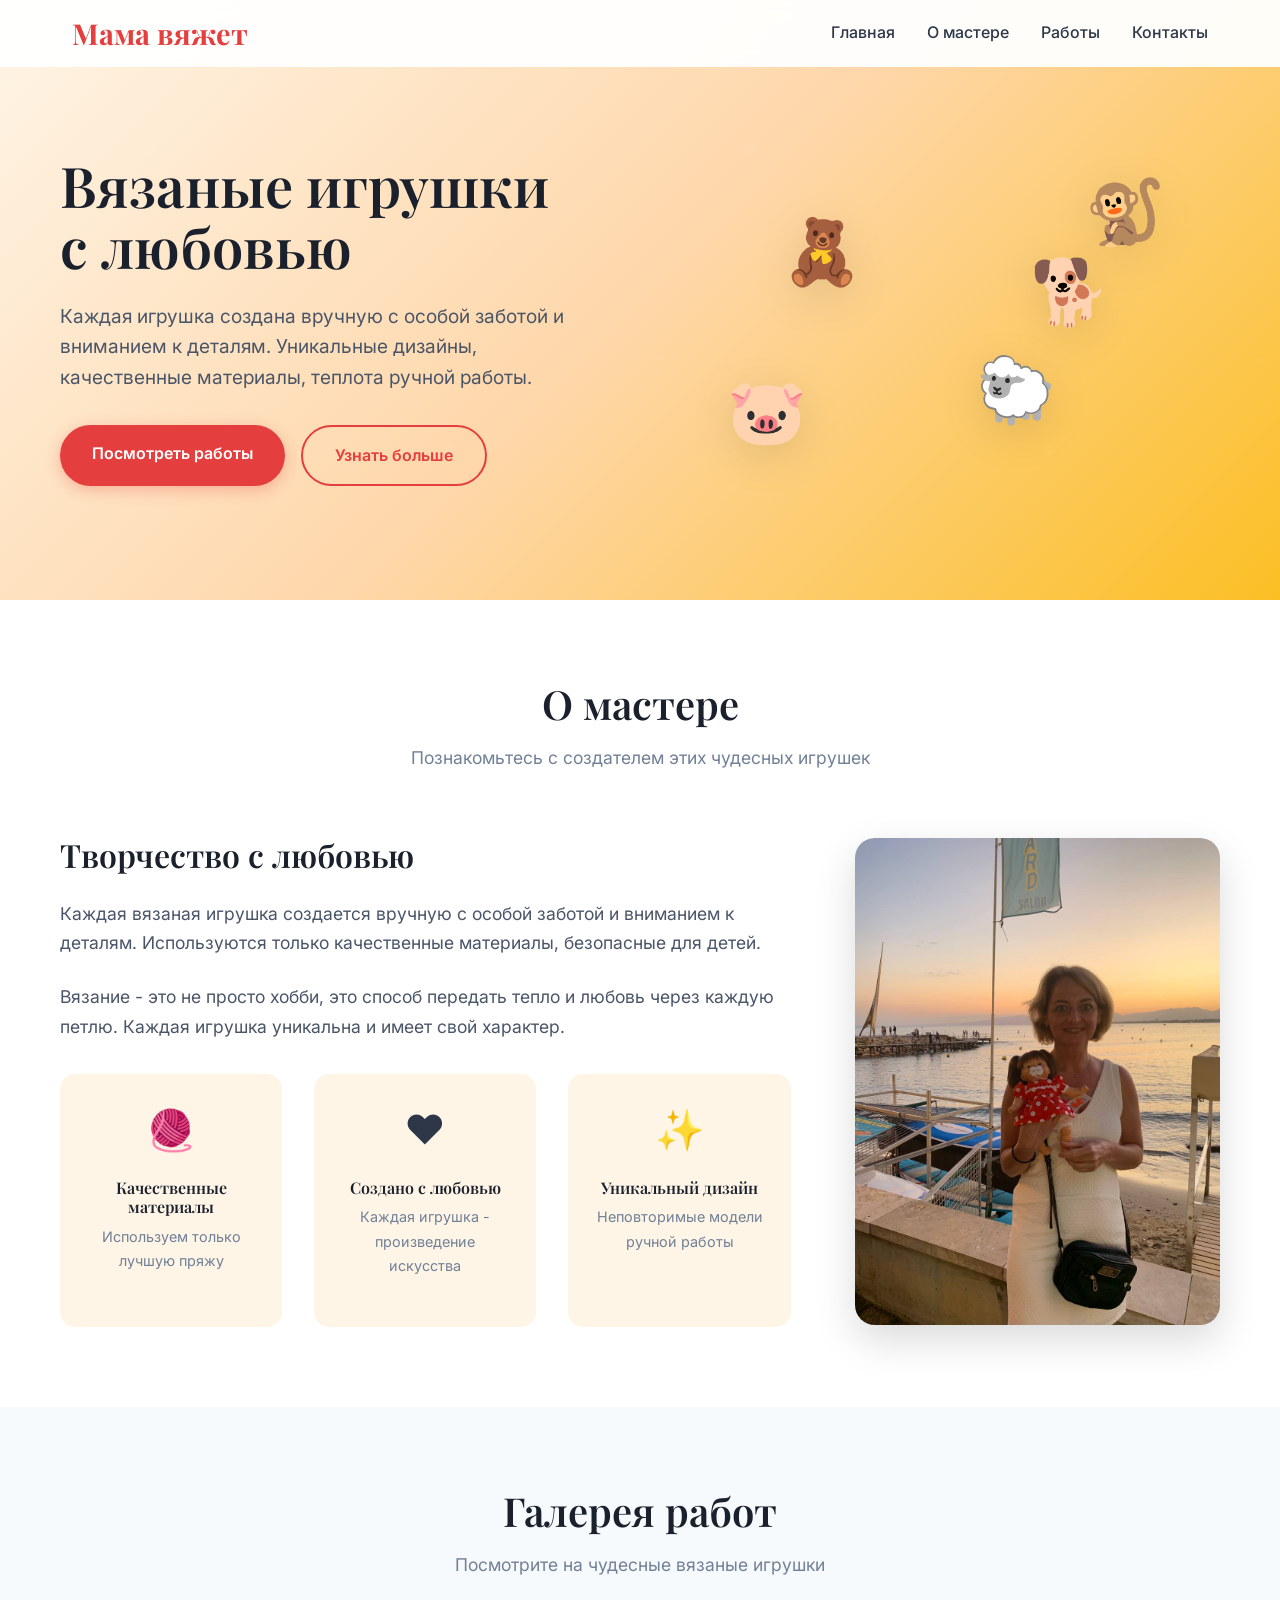
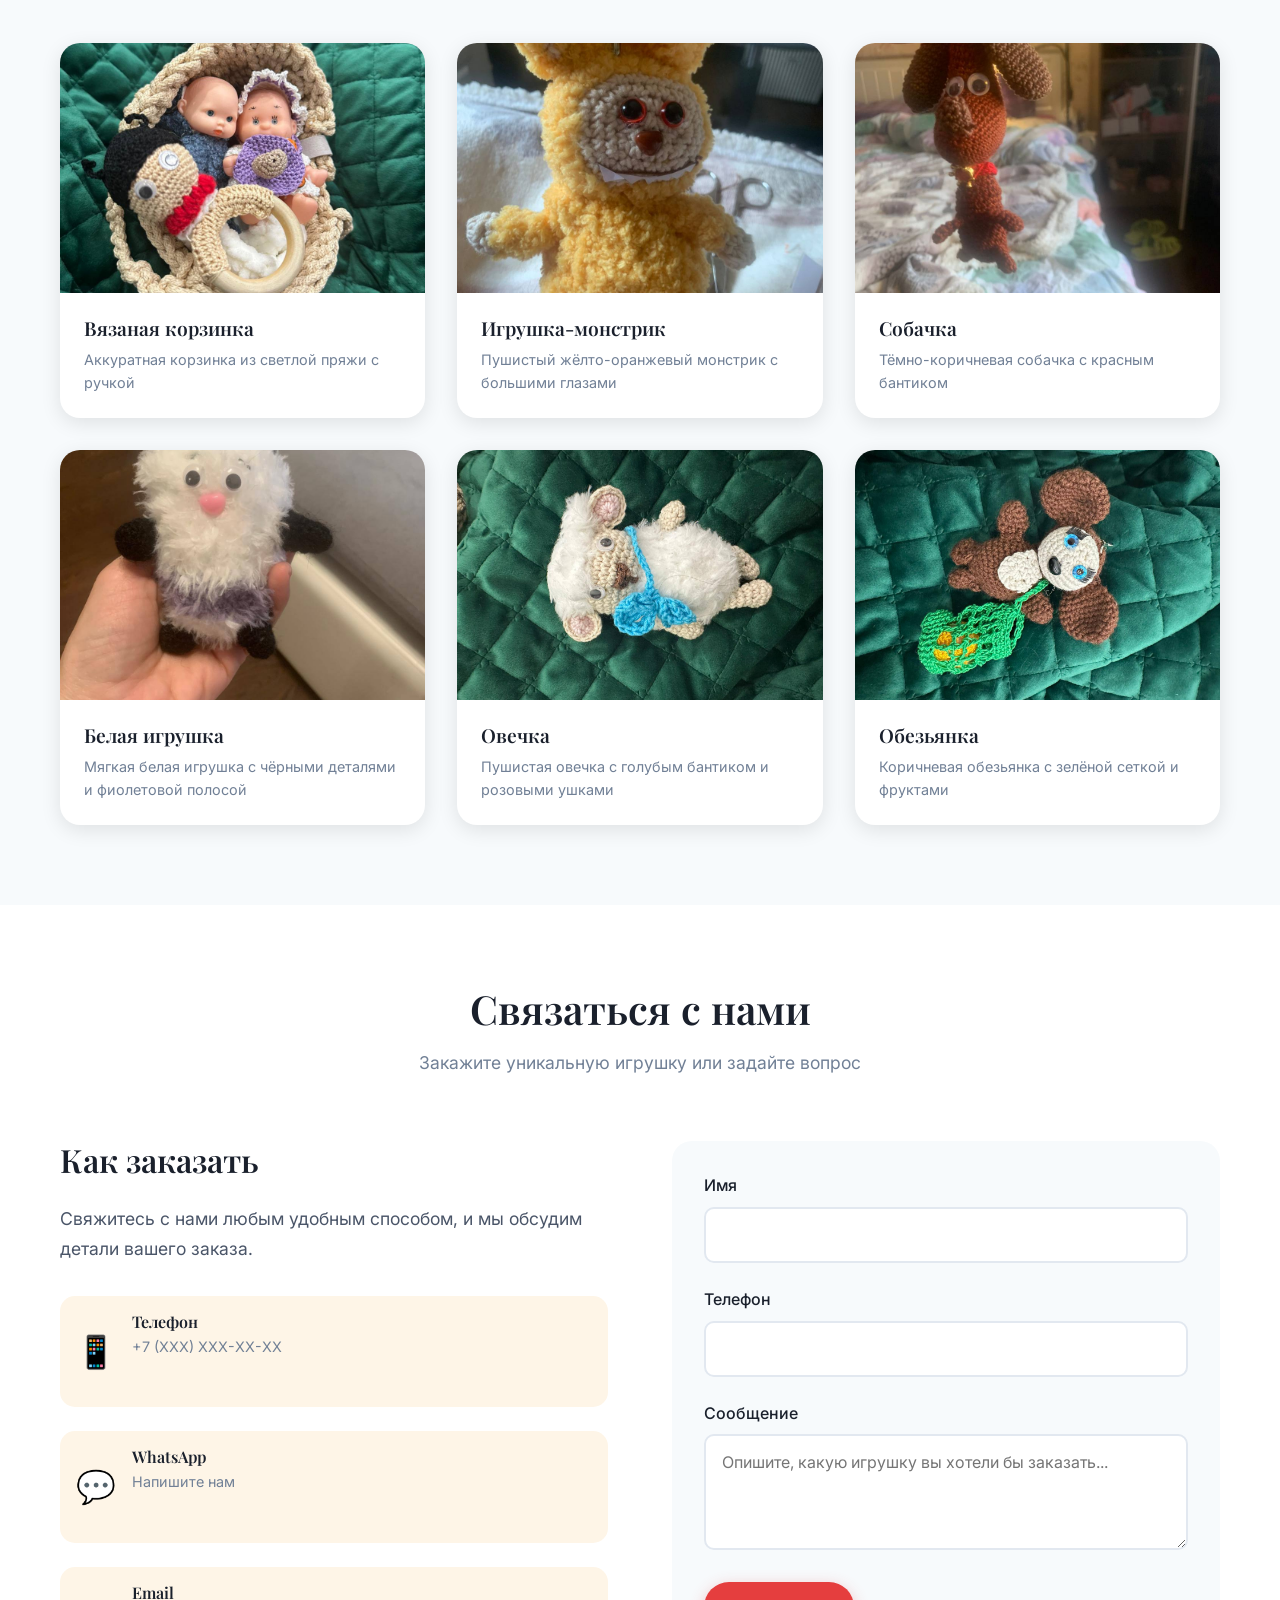
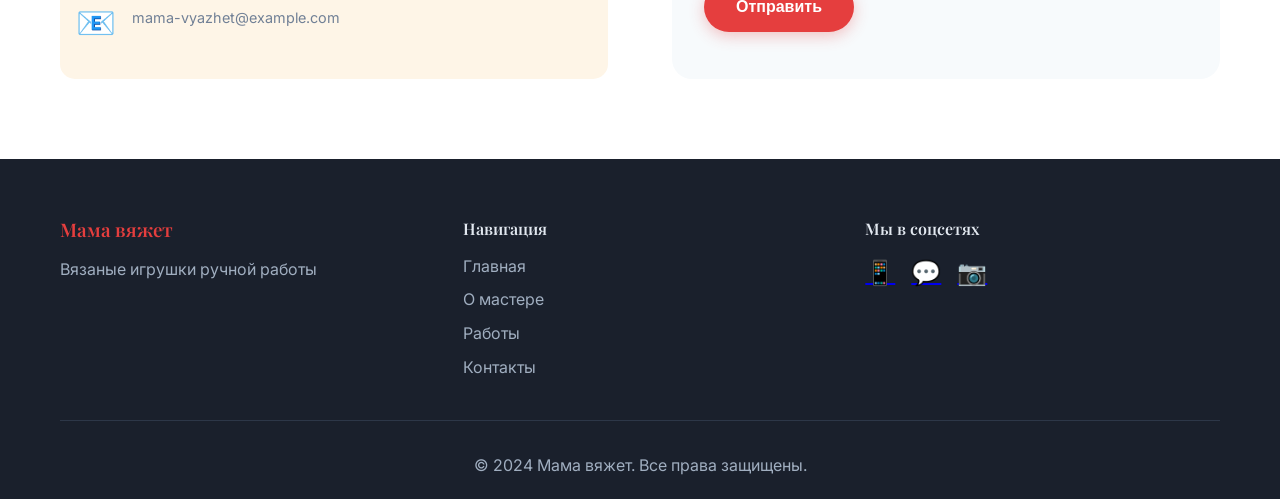
==== index.html @ 62c9698f "1" ====
<!DOCTYPE html>
<html lang="ru">
<head>
    <meta charset="UTF-8">
    <meta name="viewport" content="width=device-width, initial-scale=1.0">
    <title>Мама вяжет - Вязаные игрушки ручной работы</title>
    <meta name="description" content="Уникальные вязаные игрушки ручной работы от мастера. Каждая игрушка создана с любовью и вниманием к деталям.">
    <link rel="stylesheet" href="styles.css">
    <link rel="preconnect" href="https://fonts.googleapis.com">
    <link rel="preconnect" href="https://fonts.gstatic.com" crossorigin>
    <link href="https://fonts.googleapis.com/css2?family=Inter:wght@300;400;500;600;700&family=Playfair+Display:wght@400;500;600;700&display=swap" rel="stylesheet">
</head>
<body>
    <!-- Header -->
    <header class="header">
        <nav class="nav">
            <div class="nav-container">
                <div class="logo">
                    <h1>Мама вяжет</h1>
                </div>
                <ul class="nav-menu">
                    <li><a href="#home" class="nav-link">Главная</a></li>
                    <li><a href="#about" class="nav-link">О мастере</a></li>
                    <li><a href="#gallery" class="nav-link">Работы</a></li>
                    <li><a href="#contact" class="nav-link">Контакты</a></li>
                </ul>
                <div class="hamburger">
                    <span></span>
                    <span></span>
                    <span></span>
                </div>
            </div>
        </nav>
    </header>

    <!-- Hero Section -->
    <section id="home" class="hero">
        <div class="hero-container">
            <div class="hero-content">
                <h2 class="hero-title">Вязаные игрушки<br>с любовью</h2>
                <p class="hero-subtitle">Каждая игрушка создана вручную с особой заботой и вниманием к деталям. Уникальные дизайны, качественные материалы, теплота ручной работы.</p>
                <div class="hero-buttons">
                    <a href="#gallery" class="btn btn-primary">Посмотреть работы</a>
                    <a href="#about" class="btn btn-secondary">Узнать больше</a>
                </div>
            </div>
            <div class="hero-visual">
                <div class="floating-toys">
                    <div class="toy toy-1">🧸</div>
                    <div class="toy toy-2">🐷</div>
                    <div class="toy toy-3">🐕</div>
                    <div class="toy toy-4">🐑</div>
                    <div class="toy toy-5">🐒</div>
                </div>
            </div>
        </div>
    </section>

    <!-- About Section -->
    <section id="about" class="about">
        <div class="container">
            <div class="section-header">
                <h2 class="section-title">О мастере</h2>
                <p class="section-subtitle">Познакомьтесь с создателем этих чудесных игрушек</p>
            </div>
            <div class="about-content">
                <div class="about-text">
                    <h3>Творчество с любовью</h3>
                    <p>Каждая вязаная игрушка создается вручную с особой заботой и вниманием к деталям. Используются только качественные материалы, безопасные для детей.</p>
                    <p>Вязание - это не просто хобби, это способ передать тепло и любовь через каждую петлю. Каждая игрушка уникальна и имеет свой характер.</p>
                    <div class="features">
                        <div class="feature">
                            <div class="feature-icon">🧶</div>
                            <h4>Качественные материалы</h4>
                            <p>Используем только лучшую пряжу</p>
                        </div>
                        <div class="feature">
                            <div class="feature-icon">❤️</div>
                            <h4>Создано с любовью</h4>
                            <p>Каждая игрушка - произведение искусства</p>
                        </div>
                        <div class="feature">
                            <div class="feature-icon">✨</div>
                            <h4>Уникальный дизайн</h4>
                            <p>Неповторимые модели ручной работы</p>
                        </div>
                    </div>
                </div>
                <div class="about-image">
                    <img src="images/master-photo.jpg" alt="Фото мастера с вязаной куклой на фоне морском закате" class="master-photo" onerror="this.src='images/master-photo.svg'">
                </div>
            </div>
        </div>
    </section>

    <!-- Gallery Section -->
    <section id="gallery" class="gallery">
        <div class="container">
            <div class="section-header">
                <h2 class="section-title">Галерея работ</h2>
                <p class="section-subtitle">Посмотрите на чудесные вязаные игрушки</p>
            </div>
            <div class="gallery-grid">
                <div class="gallery-item">
                    <div class="gallery-image">
                        <img src="images/basket.jpg" alt="Вязаная корзинка ручной работы" class="gallery-img" onerror="this.src='images/basket.svg'">
                    </div>
                    <div class="gallery-caption">
                        <h4>Вязаная корзинка</h4>
                        <p>Аккуратная корзинка из светлой пряжи с ручкой</p>
                    </div>
                </div>
                <div class="gallery-item">
                    <div class="gallery-image">
                        <img src="images/monster-toy.jpg" alt="Вязаная игрушка-монстрик" class="gallery-img" onerror="this.src='images/monster-toy.svg'">
                    </div>
                    <div class="gallery-caption">
                        <h4>Игрушка-монстрик</h4>
                        <p>Пушистый жёлто-оранжевый монстрик с большими глазами</p>
                    </div>
                </div>
                <div class="gallery-item">
                    <div class="gallery-image">
                        <img src="images/dog-toy.jpg" alt="Вязаная собачка" class="gallery-img" onerror="this.src='images/dog-toy.svg'">
                    </div>
                    <div class="gallery-caption">
                        <h4>Собачка</h4>
                        <p>Тёмно-коричневая собачка с красным бантиком</p>
                    </div>
                </div>
                <div class="gallery-item">
                    <div class="gallery-image">
                        <img src="images/white-toy.jpg" alt="Белая вязаная игрушка" class="gallery-img" onerror="this.src='images/white-toy.svg'">
                    </div>
                    <div class="gallery-caption">
                        <h4>Белая игрушка</h4>
                        <p>Мягкая белая игрушка с чёрными деталями и фиолетовой полосой</p>
                    </div>
                </div>
                <div class="gallery-item">
                    <div class="gallery-image">
                        <img src="images/sheep-toy.jpg" alt="Вязаная овечка" class="gallery-img" onerror="this.src='images/sheep-toy.svg'">
                    </div>
                    <div class="gallery-caption">
                        <h4>Овечка</h4>
                        <p>Пушистая овечка с голубым бантиком и розовыми ушками</p>
                    </div>
                </div>
                <div class="gallery-item">
                    <div class="gallery-image">
                        <img src="images/monkey-toy.jpg" alt="Вязаная обезьянка" class="gallery-img" onerror="this.src='images/monkey-toy.svg'">
                    </div>
                    <div class="gallery-caption">
                        <h4>Обезьянка</h4>
                        <p>Коричневая обезьянка с зелёной сеткой и фруктами</p>
                    </div>
                </div>
            </div>
        </div>
    </section>

    <!-- Contact Section -->
    <section id="contact" class="contact">
        <div class="container">
            <div class="section-header">
                <h2 class="section-title">Связаться с нами</h2>
                <p class="section-subtitle">Закажите уникальную игрушку или задайте вопрос</p>
            </div>
            <div class="contact-content">
                <div class="contact-info">
                    <h3>Как заказать</h3>
                    <p>Свяжитесь с нами любым удобным способом, и мы обсудим детали вашего заказа.</p>
                    <div class="contact-methods">
                        <div class="contact-method">
                            <div class="method-icon">📱</div>
                            <div class="method-details">
                                <h4>Телефон</h4>
                                <p>+7 (XXX) XXX-XX-XX</p>
                            </div>
                        </div>
                        <div class="contact-method">
                            <div class="method-icon">💬</div>
                            <div class="method-details">
                                <h4>WhatsApp</h4>
                                <p>Напишите нам</p>
                            </div>
                        </div>
                        <div class="contact-method">
                            <div class="method-icon">📧</div>
                            <div class="method-details">
                                <h4>Email</h4>
                                <p>mama-vyazhet@example.com</p>
                            </div>
                        </div>
                    </div>
                </div>
                <div class="contact-form">
                    <form>
                        <div class="form-group">
                            <label for="name">Имя</label>
                            <input type="text" id="name" name="name" required>
                        </div>
                        <div class="form-group">
                            <label for="phone">Телефон</label>
                            <input type="tel" id="phone" name="phone" required>
                        </div>
                        <div class="form-group">
                            <label for="message">Сообщение</label>
                            <textarea id="message" name="message" rows="4" placeholder="Опишите, какую игрушку вы хотели бы заказать..."></textarea>
                        </div>
                        <button type="submit" class="btn btn-primary">Отправить</button>
                    </form>
                </div>
            </div>
        </div>
    </section>

    <!-- Footer -->
    <footer class="footer">
        <div class="container">
            <div class="footer-content">
                <div class="footer-brand">
                    <h3>Мама вяжет</h3>
                    <p>Вязаные игрушки ручной работы</p>
                </div>
                <div class="footer-links">
                    <h4>Навигация</h4>
                    <ul>
                        <li><a href="#home">Главная</a></li>
                        <li><a href="#about">О мастере</a></li>
                        <li><a href="#gallery">Работы</a></li>
                        <li><a href="#contact">Контакты</a></li>
                    </ul>
                </div>
                <div class="footer-social">
                    <h4>Мы в соцсетях</h4>
                    <div class="social-links">
                        <a href="#" class="social-link">📱</a>
                        <a href="#" class="social-link">💬</a>
                        <a href="#" class="social-link">📷</a>
                    </div>
                </div>
            </div>
            <div class="footer-bottom">
                <p>&copy; 2024 Мама вяжет. Все права защищены.</p>
            </div>
        </div>
    </footer>

    <script src="script.js"></script>
</body>
</html>
---- styles.css ----
/* Reset and Base Styles */
* {
    margin: 0;
    padding: 0;
    box-sizing: border-box;
}

html {
    scroll-behavior: smooth;
}

body {
    font-family: 'Inter', -apple-system, BlinkMacSystemFont, 'Segoe UI', Roboto, sans-serif;
    line-height: 1.6;
    color: #2d3748;
    background-color: #fafafa;
}

/* Typography */
h1, h2, h3, h4, h5, h6 {
    font-family: 'Playfair Display', serif;
    font-weight: 600;
    line-height: 1.2;
}

/* Container */
.container {
    max-width: 1200px;
    margin: 0 auto;
    padding: 0 20px;
}

/* Header */
.header {
    position: fixed;
    top: 0;
    left: 0;
    right: 0;
    background: rgba(255, 255, 255, 0.95);
    backdrop-filter: blur(10px);
    z-index: 1000;
    transition: all 0.3s ease;
}

.nav-container {
    display: flex;
    justify-content: space-between;
    align-items: center;
    padding: 1rem 2rem;
    max-width: 1200px;
    margin: 0 auto;
}

.logo h1 {
    font-size: 1.8rem;
    color: #e53e3e;
    font-weight: 700;
}

.nav-menu {
    display: flex;
    list-style: none;
    gap: 2rem;
}

.nav-link {
    text-decoration: none;
    color: #2d3748;
    font-weight: 500;
    transition: color 0.3s ease;
    position: relative;
}

.nav-link:hover {
    color: #e53e3e;
}

.nav-link::after {
    content: '';
    position: absolute;
    bottom: -5px;
    left: 0;
    width: 0;
    height: 2px;
    background: #e53e3e;
    transition: width 0.3s ease;
}

.nav-link:hover::after {
    width: 100%;
}

.hamburger {
    display: none;
    flex-direction: column;
    cursor: pointer;
    gap: 4px;
}

.hamburger span {
    width: 25px;
    height: 3px;
    background: #2d3748;
    transition: all 0.3s ease;
}

/* Hero Section */
.hero {
    padding: 120px 0 80px;
    background: linear-gradient(135deg, #fef5e7 0%, #fed7aa 50%, #fbbf24 100%);
    position: relative;
    overflow: hidden;
}

.hero::before {
    content: '';
    position: absolute;
    top: 0;
    left: 0;
    right: 0;
    bottom: 0;
    background: url('data:image/svg+xml,<svg xmlns="http://www.w3.org/2000/svg" viewBox="0 0 100 100"><defs><pattern id="grain" width="100" height="100" patternUnits="userSpaceOnUse"><circle cx="25" cy="25" r="1" fill="%23ffffff" opacity="0.1"/><circle cx="75" cy="75" r="1" fill="%23ffffff" opacity="0.1"/><circle cx="50" cy="10" r="0.5" fill="%23ffffff" opacity="0.1"/><circle cx="10" cy="60" r="0.5" fill="%23ffffff" opacity="0.1"/><circle cx="90" cy="40" r="0.5" fill="%23ffffff" opacity="0.1"/></pattern></defs><rect width="100" height="100" fill="url(%23grain)"/></svg>');
    opacity: 0.3;
}

.hero-container {
    max-width: 1200px;
    margin: 0 auto;
    padding: 0 20px;
    display: grid;
    grid-template-columns: 1fr 1fr;
    gap: 4rem;
    align-items: center;
    position: relative;
    z-index: 2;
}

.hero-title {
    font-size: 3.5rem;
    color: #1a202c;
    margin-bottom: 1.5rem;
    line-height: 1.1;
}

.hero-subtitle {
    font-size: 1.2rem;
    color: #4a5568;
    margin-bottom: 2rem;
    line-height: 1.6;
}

.hero-buttons {
    display: flex;
    gap: 1rem;
    flex-wrap: wrap;
}

.btn {
    display: inline-block;
    padding: 1rem 2rem;
    text-decoration: none;
    border-radius: 50px;
    font-weight: 600;
    transition: all 0.3s ease;
    border: none;
    cursor: pointer;
    font-size: 1rem;
}

.btn-primary {
    background: #e53e3e;
    color: white;
    box-shadow: 0 4px 15px rgba(229, 62, 62, 0.3);
}

.btn-primary:hover {
    background: #c53030;
    transform: translateY(-2px);
    box-shadow: 0 6px 20px rgba(229, 62, 62, 0.4);
}

.btn-secondary {
    background: transparent;
    color: #e53e3e;
    border: 2px solid #e53e3e;
}

.btn-secondary:hover {
    background: #e53e3e;
    color: white;
    transform: translateY(-2px);
}

/* Floating Toys Animation */
.hero-visual {
    position: relative;
    height: 400px;
}

.floating-toys {
    position: relative;
    width: 100%;
    height: 100%;
}

.toy {
    position: absolute;
    font-size: 4rem;
    animation: float 6s ease-in-out infinite;
    filter: drop-shadow(0 10px 20px rgba(0, 0, 0, 0.1));
}

.toy-1 {
    top: 20%;
    left: 20%;
    animation-delay: 0s;
}

.toy-2 {
    top: 60%;
    left: 10%;
    animation-delay: 1s;
}

.toy-3 {
    top: 30%;
    right: 20%;
    animation-delay: 2s;
}

.toy-4 {
    bottom: 20%;
    right: 30%;
    animation-delay: 3s;
}

.toy-5 {
    top: 10%;
    right: 10%;
    animation-delay: 4s;
}

@keyframes float {
    0%, 100% {
        transform: translateY(0px) rotate(0deg);
    }
    50% {
        transform: translateY(-20px) rotate(5deg);
    }
}

/* Section Styles */
.section-header {
    text-align: center;
    margin-bottom: 4rem;
}

.section-title {
    font-size: 2.5rem;
    color: #1a202c;
    margin-bottom: 1rem;
}

.section-subtitle {
    font-size: 1.1rem;
    color: #718096;
    max-width: 600px;
    margin: 0 auto;
}

/* About Section */
.about {
    padding: 80px 0;
    background: white;
}

.about-content {
    display: grid;
    grid-template-columns: 2fr 1fr;
    gap: 4rem;
    align-items: center;
}

.about-text h3 {
    font-size: 2rem;
    color: #1a202c;
    margin-bottom: 1.5rem;
}

.about-text p {
    font-size: 1.1rem;
    color: #4a5568;
    margin-bottom: 1.5rem;
    line-height: 1.7;
}

.features {
    display: grid;
    grid-template-columns: repeat(auto-fit, minmax(200px, 1fr));
    gap: 2rem;
    margin-top: 2rem;
}

.feature {
    text-align: center;
    padding: 1.5rem;
    background: #fef5e7;
    border-radius: 15px;
    transition: transform 0.3s ease;
}

.feature:hover {
    transform: translateY(-5px);
}

.feature-icon {
    font-size: 2.5rem;
    margin-bottom: 1rem;
}

.feature h4 {
    color: #1a202c;
    margin-bottom: 0.5rem;
}

.feature p {
    color: #718096;
    font-size: 0.9rem;
}

.about-image {
    display: flex;
    justify-content: center;
    align-items: center;
}

.master-photo {
    width: 100%;
    max-width: 400px;
    height: auto;
    border-radius: 20px;
    box-shadow: 0 15px 40px rgba(0, 0, 0, 0.15);
    transition: transform 0.3s ease;
}

.master-photo:hover {
    transform: scale(1.05);
}

/* Image Placeholders */
.image-placeholder {
    width: 300px;
    height: 300px;
    background: linear-gradient(135deg, #fef5e7 0%, #fed7aa 100%);
    border-radius: 20px;
    display: flex;
    flex-direction: column;
    justify-content: center;
    align-items: center;
    box-shadow: 0 10px 30px rgba(0, 0, 0, 0.1);
    transition: transform 0.3s ease;
}

.image-placeholder:hover {
    transform: scale(1.05);
}

.placeholder-icon {
    font-size: 4rem;
    margin-bottom: 1rem;
    opacity: 0.7;
}

.placeholder-content p {
    color: #718096;
    font-size: 1.1rem;
}

/* Gallery Section */
.gallery {
    padding: 80px 0;
    background: #f7fafc;
}

.gallery-grid {
    display: grid;
    grid-template-columns: repeat(auto-fit, minmax(300px, 1fr));
    gap: 2rem;
}

.gallery-item {
    background: white;
    border-radius: 20px;
    overflow: hidden;
    box-shadow: 0 5px 20px rgba(0, 0, 0, 0.1);
    transition: all 0.3s ease;
}

.gallery-item:hover {
    transform: translateY(-10px);
    box-shadow: 0 15px 40px rgba(0, 0, 0, 0.15);
}

.gallery-image {
    height: 250px;
    overflow: hidden;
}

.gallery-image .image-placeholder {
    width: 100%;
    height: 100%;
    border-radius: 0;
    background: linear-gradient(135deg, #fef5e7 0%, #fed7aa 100%);
}

.gallery-img {
    width: 100%;
    height: 100%;
    object-fit: cover;
    transition: transform 0.3s ease;
    background: #f7fafc;
}

.gallery-img[src*=".svg"] {
    object-fit: contain;
    padding: 20px;
}

.gallery-item:hover .gallery-img {
    transform: scale(1.05);
}

.gallery-caption {
    padding: 1.5rem;
}

.gallery-caption h4 {
    color: #1a202c;
    margin-bottom: 0.5rem;
    font-size: 1.2rem;
}

.gallery-caption p {
    color: #718096;
    font-size: 0.9rem;
}

/* Contact Section */
.contact {
    padding: 80px 0;
    background: white;
}

.contact-content {
    display: grid;
    grid-template-columns: 1fr 1fr;
    gap: 4rem;
}

.contact-info h3 {
    font-size: 2rem;
    color: #1a202c;
    margin-bottom: 1.5rem;
}

.contact-info p {
    font-size: 1.1rem;
    color: #4a5568;
    margin-bottom: 2rem;
    line-height: 1.7;
}

.contact-methods {
    display: flex;
    flex-direction: column;
    gap: 1.5rem;
}

.contact-method {
    display: flex;
    align-items: center;
    gap: 1rem;
    padding: 1rem;
    background: #fef5e7;
    border-radius: 15px;
    transition: transform 0.3s ease;
}

.contact-method:hover {
    transform: translateX(10px);
}

.method-icon {
    font-size: 2rem;
}

.method-details h4 {
    color: #1a202c;
    margin-bottom: 0.25rem;
}

.method-details p {
    color: #718096;
    font-size: 0.9rem;
}

/* Contact Form */
.contact-form {
    background: #f7fafc;
    padding: 2rem;
    border-radius: 20px;
}

.form-group {
    margin-bottom: 1.5rem;
}

.form-group label {
    display: block;
    margin-bottom: 0.5rem;
    color: #1a202c;
    font-weight: 500;
}

.form-group input,
.form-group textarea {
    width: 100%;
    padding: 1rem;
    border: 2px solid #e2e8f0;
    border-radius: 10px;
    font-size: 1rem;
    transition: border-color 0.3s ease;
    font-family: inherit;
}

.form-group input:focus,
.form-group textarea:focus {
    outline: none;
    border-color: #e53e3e;
}

.form-group textarea {
    resize: vertical;
    min-height: 100px;
}

/* Footer */
.footer {
    background: #1a202c;
    color: white;
    padding: 60px 0 20px;
}

.footer-content {
    display: grid;
    grid-template-columns: repeat(auto-fit, minmax(250px, 1fr));
    gap: 3rem;
    margin-bottom: 2rem;
}

.footer-brand h3 {
    color: #e53e3e;
    margin-bottom: 1rem;
}

.footer-brand p {
    color: #a0aec0;
}

.footer-links h4,
.footer-social h4 {
    color: #e2e8f0;
    margin-bottom: 1rem;
}

.footer-links ul {
    list-style: none;
}

.footer-links a {
    color: #a0aec0;
    text-decoration: none;
    transition: color 0.3s ease;
    display: block;
    margin-bottom: 0.5rem;
}

.footer-links a:hover {
    color: #e53e3e;
}

.social-links {
    display: flex;
    gap: 1rem;
}

.social-link {
    display: inline-block;
    font-size: 1.5rem;
    transition: transform 0.3s ease;
}

.social-link:hover {
    transform: scale(1.2);
}

.footer-bottom {
    text-align: center;
    padding-top: 2rem;
    border-top: 1px solid #2d3748;
    color: #a0aec0;
}

/* Responsive Design */
@media (max-width: 768px) {
    .hamburger {
        display: flex;
    }
    
    .nav-menu {
        display: none;
    }
    
    .hero-container {
        grid-template-columns: 1fr;
        text-align: center;
        gap: 2rem;
    }
    
    .hero-title {
        font-size: 2.5rem;
    }
    
    .hero-buttons {
        justify-content: center;
    }
    
    .about-content {
        grid-template-columns: 1fr;
        gap: 2rem;
    }
    
    .contact-content {
        grid-template-columns: 1fr;
        gap: 2rem;
    }
    
    .features {
        grid-template-columns: 1fr;
    }
    
    .gallery-grid {
        grid-template-columns: 1fr;
    }
    
    .nav-container {
        padding: 1rem;
    }
    
    .container {
        padding: 0 15px;
    }
}

@media (max-width: 480px) {
    .hero-title {
        font-size: 2rem;
    }
    
    .section-title {
        font-size: 2rem;
    }
    
    .btn {
        padding: 0.8rem 1.5rem;
        font-size: 0.9rem;
    }
    
    .hero {
        padding: 100px 0 60px;
    }
    
    .about,
    .gallery,
    .contact {
        padding: 60px 0;
    }
}

/* Smooth animations for scroll */
.fade-in {
    opacity: 0;
    transform: translateY(30px);
    transition: all 0.6s ease;
}

.fade-in.visible {
    opacity: 1;
    transform: translateY(0);
}

/* Custom scrollbar */
::-webkit-scrollbar {
    width: 8px;
}

::-webkit-scrollbar-track {
    background: #f1f1f1;
}

::-webkit-scrollbar-thumb {
    background: #e53e3e;
    border-radius: 4px;
}

::-webkit-scrollbar-thumb:hover {
    background: #c53030;
}
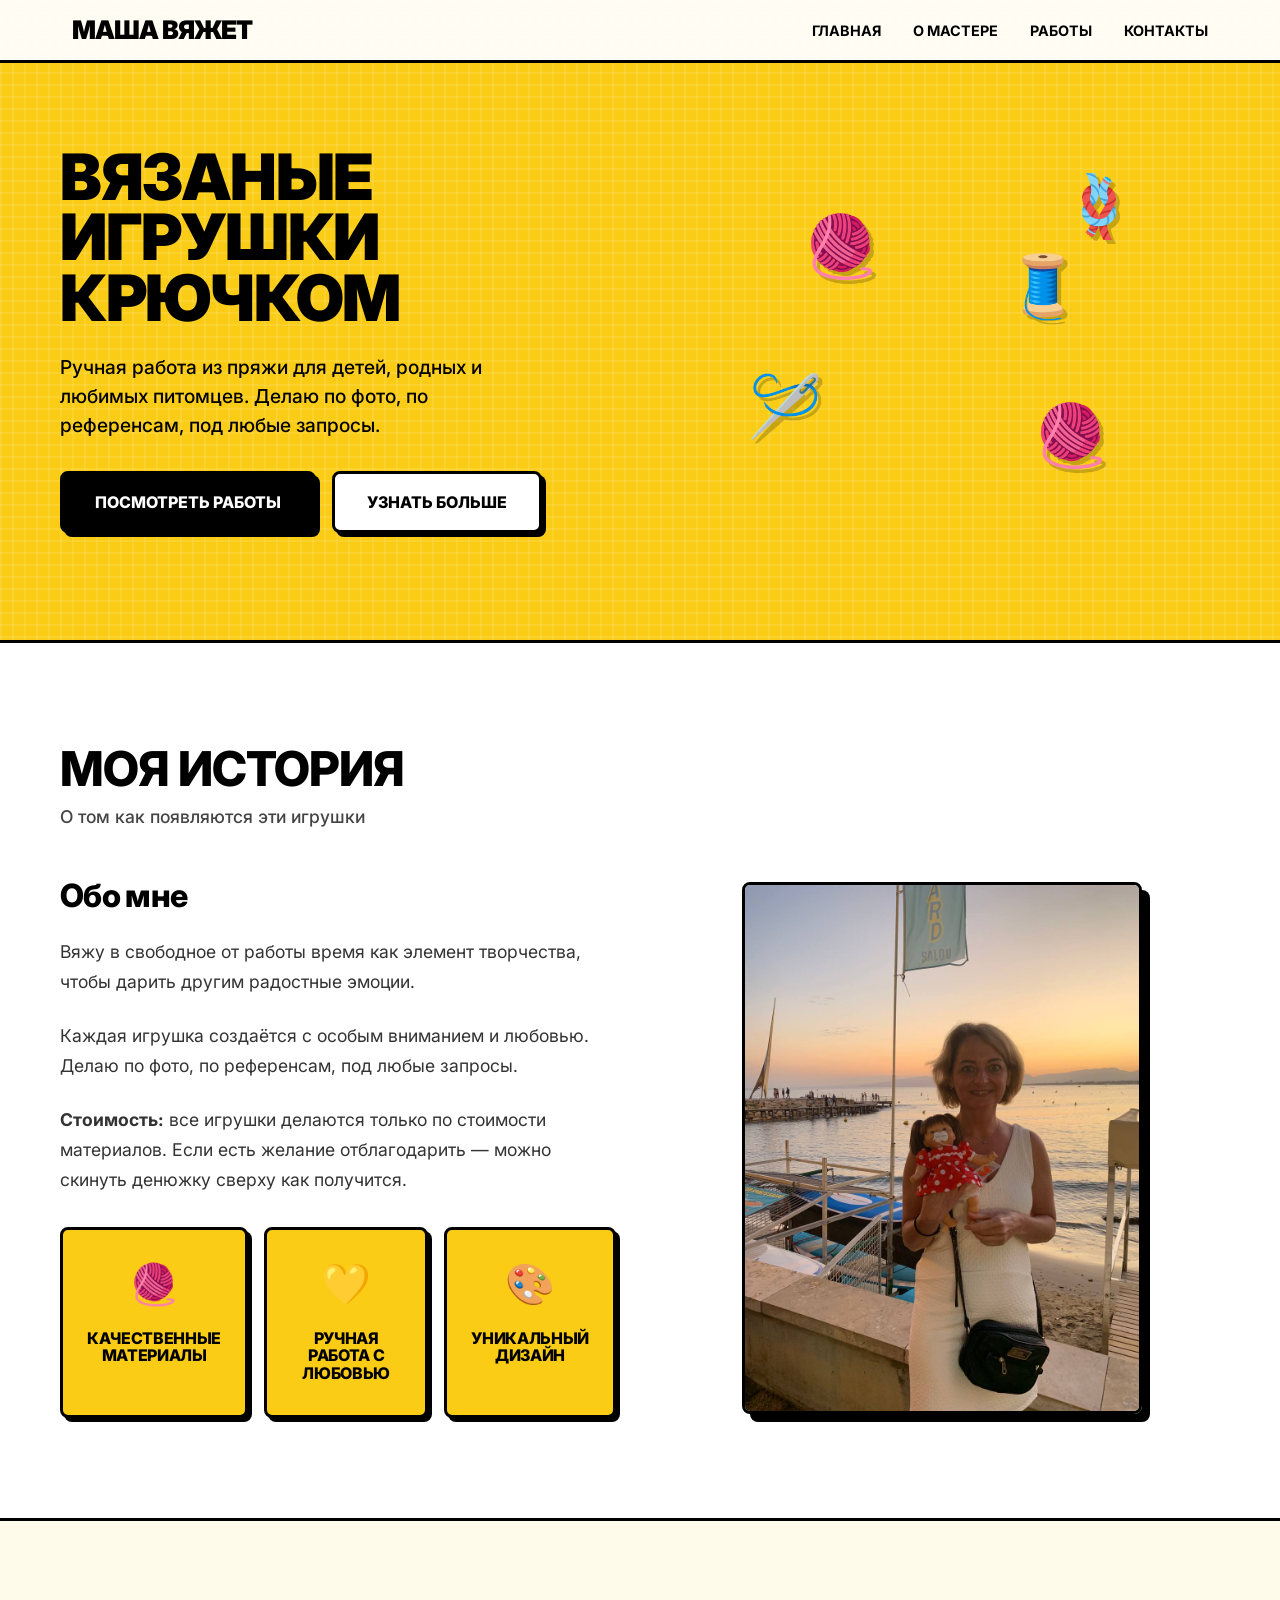
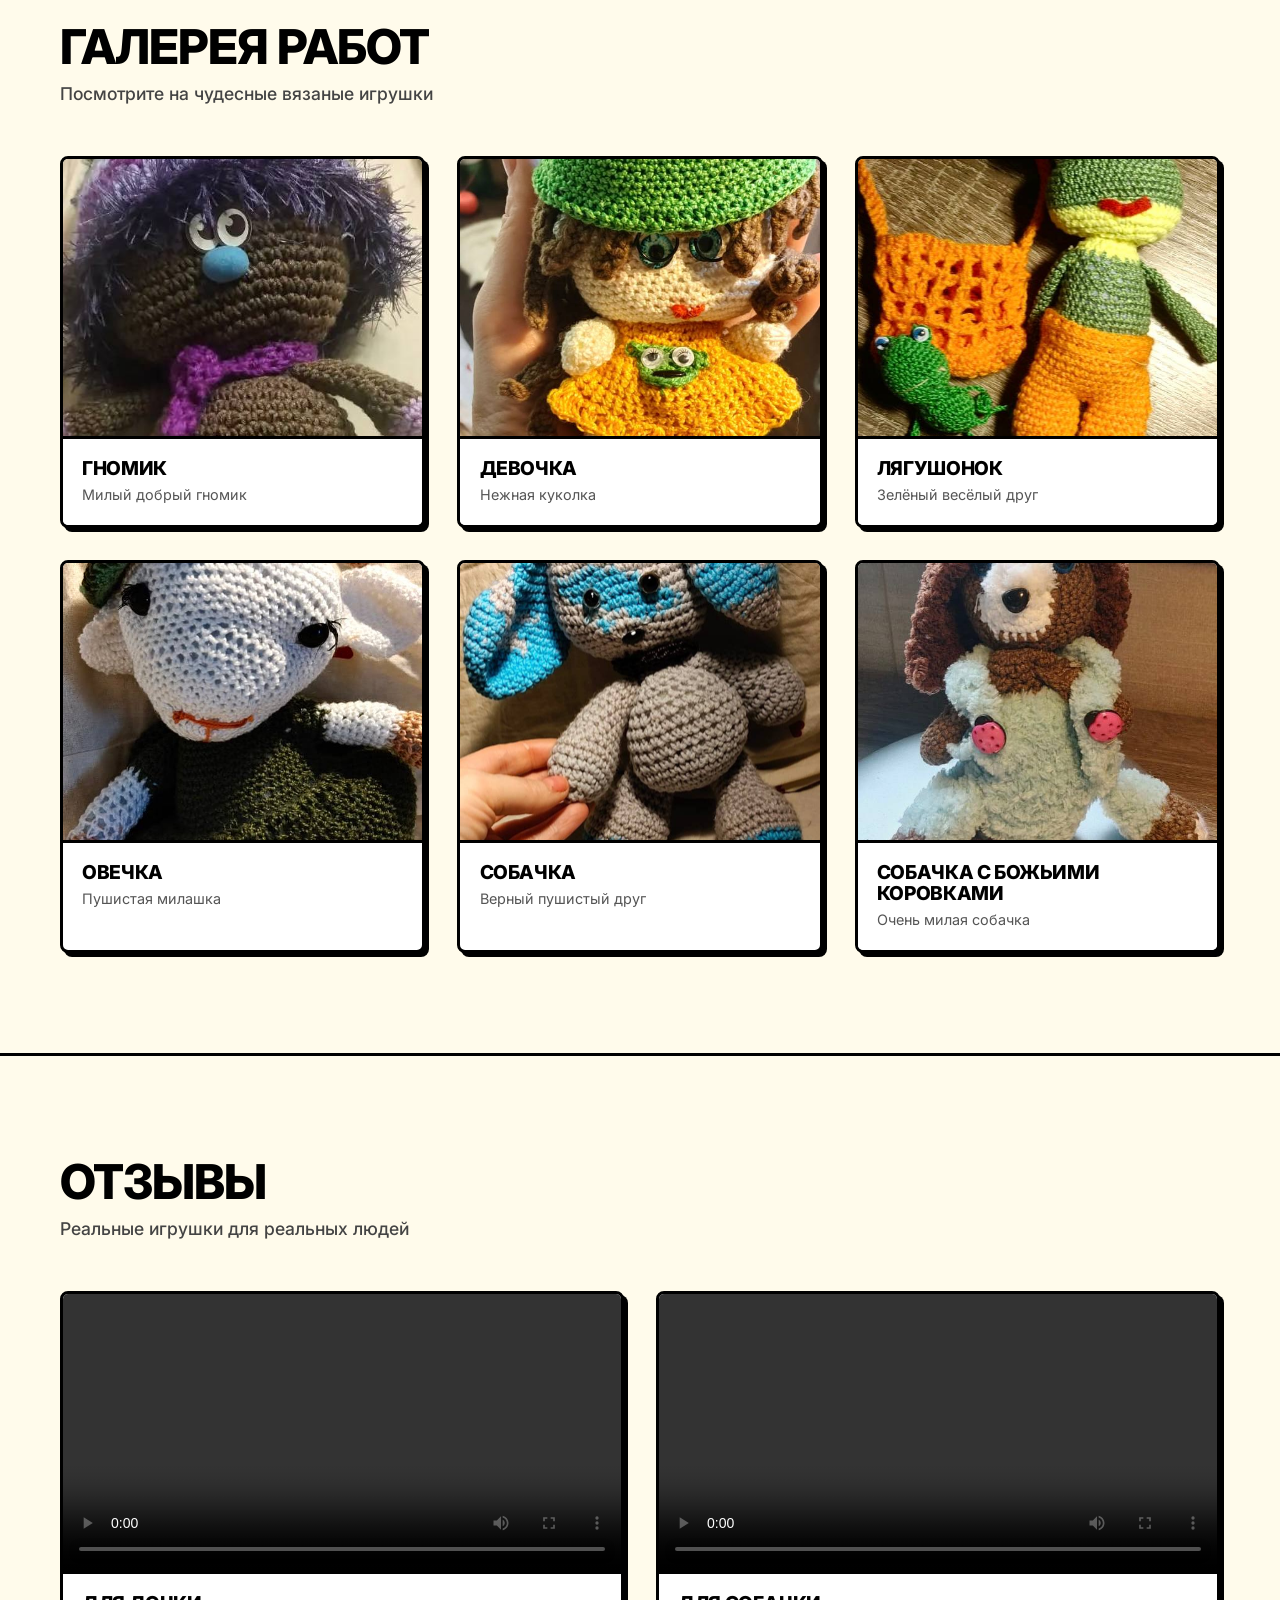
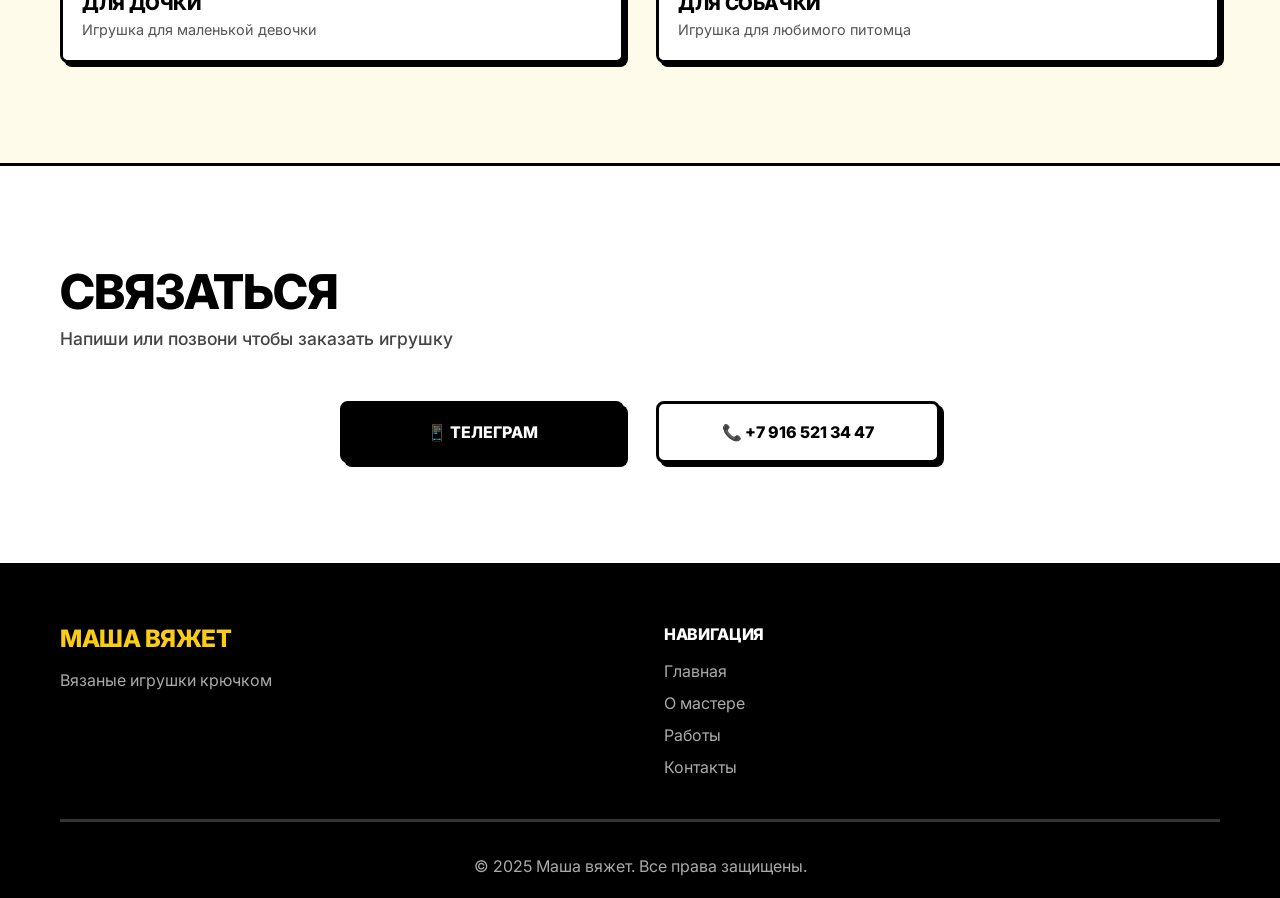
==== commit 95c23425: "Upd_3_design" ====
--- a/index.html
+++ b/index.html
@@ -3,8 +3,8 @@
 <head>
     <meta charset="UTF-8">
     <meta name="viewport" content="width=device-width, initial-scale=1.0">
-    <title>Мама вяжет - Вязаные игрушки ручной работы</title>
-    <meta name="description" content="Уникальные вязаные игрушки ручной работы от мастера. Каждая игрушка создана с любовью и вниманием к деталям.">
+    <title>Маша вяжет - Вязаные игрушки ручной работы</title>
+    <meta name="description" content="Ручная работа из пряжи крючком. Игрушки для детей, родных и питомцев. Делаю по фото и любым запросам.">
     <link rel="stylesheet" href="styles.css">
     <link rel="preconnect" href="https://fonts.googleapis.com">
     <link rel="preconnect" href="https://fonts.gstatic.com" crossorigin>
@@ -16,7 +16,7 @@
         <nav class="nav">
             <div class="nav-container">
                 <div class="logo">
-                    <h1>Мама вяжет</h1>
+                    <h1>Маша вяжет</h1>
                 </div>
                 <ul class="nav-menu">
                     <li><a href="#home" class="nav-link">Главная</a></li>
@@ -37,20 +37,20 @@
     <section id="home" class="hero">
         <div class="hero-container">
             <div class="hero-content">
-                <h2 class="hero-title">Вязаные игрушки<br>с любовью</h2>
-                <p class="hero-subtitle">Каждая игрушка создана вручную с особой заботой и вниманием к деталям. Уникальные дизайны, качественные материалы, теплота ручной работы.</p>
+                <h2 class="hero-title">Вязаные игрушки<br>крючком</h2>
+                <p class="hero-subtitle">Ручная работа из пряжи для детей, родных и любимых питомцев. Делаю по фото, по референсам, под любые запросы.</p>
                 <div class="hero-buttons">
                     <a href="#gallery" class="btn btn-primary">Посмотреть работы</a>
                     <a href="#about" class="btn btn-secondary">Узнать больше</a>
                 </div>
             </div>
             <div class="hero-visual">
-                <div class="floating-toys">
-                    <div class="toy toy-1">🧸</div>
-                    <div class="toy toy-2">🐷</div>
-                    <div class="toy toy-3">🐕</div>
-                    <div class="toy toy-4">🐑</div>
-                    <div class="toy toy-5">🐒</div>
+                <div class="floating-yarn">
+                    <div class="yarn yarn-1">🧶</div>
+                    <div class="yarn yarn-2">🪡</div>
+                    <div class="yarn yarn-3">🧵</div>
+                    <div class="yarn yarn-4">🧶</div>
+                    <div class="yarn yarn-5">🪢</div>
                 </div>
             </div>
         </div>
@@ -59,31 +59,29 @@
     <!-- About Section -->
     <section id="about" class="about">
         <div class="container">
-            <div class="section-header">
-                <h2 class="section-title">О мастере</h2>
-                <p class="section-subtitle">Познакомьтесь с создателем этих чудесных игрушек</p>
-            </div>
+        <div class="section-header">
+            <h2 class="section-title">Моя история</h2>
+            <p class="section-subtitle">О том как появляются эти игрушки</p>
+        </div>
             <div class="about-content">
                 <div class="about-text">
-                    <h3>Творчество с любовью</h3>
-                    <p>Каждая вязаная игрушка создается вручную с особой заботой и вниманием к деталям. Используются только качественные материалы, безопасные для детей.</p>
-                    <p>Вязание - это не просто хобби, это способ передать тепло и любовь через каждую петлю. Каждая игрушка уникальна и имеет свой характер.</p>
+            <h3>Обо мне</h3>
+            <p>Вяжу в свободное от работы время как элемент творчества, чтобы дарить другим радостные эмоции.</p>
+            <p>Каждая игрушка создаётся с особым вниманием и любовью. Делаю по фото, по референсам, под любые запросы.</p>
+            <p><strong>Стоимость:</strong> все игрушки делаются только по стоимости материалов. Если есть желание отблагодарить — можно скинуть денюжку сверху как получится.</p>
                     <div class="features">
-                        <div class="feature">
-                            <div class="feature-icon">🧶</div>
-                            <h4>Качественные материалы</h4>
-                            <p>Используем только лучшую пряжу</p>
-                        </div>
-                        <div class="feature">
-                            <div class="feature-icon">❤️</div>
-                            <h4>Создано с любовью</h4>
-                            <p>Каждая игрушка - произведение искусства</p>
-                        </div>
-                        <div class="feature">
-                            <div class="feature-icon">✨</div>
-                            <h4>Уникальный дизайн</h4>
-                            <p>Неповторимые модели ручной работы</p>
-                        </div>
+                    <div class="feature">
+                        <div class="feature-icon">🧶</div>
+                        <h4>Качественные материалы</h4>
+                    </div>
+                    <div class="feature">
+                        <div class="feature-icon">💛</div>
+                        <h4>Ручная работа с любовью</h4>
+                    </div>
+                    <div class="feature">
+                        <div class="feature-icon">🎨</div>
+                        <h4>Уникальный дизайн</h4>
+                    </div>
                     </div>
                 </div>
                 <div class="about-image">
@@ -103,56 +101,90 @@
             <div class="gallery-grid">
                 <div class="gallery-item">
                     <div class="gallery-image">
-                        <img src="images/basket.jpg" alt="Вязаная корзинка ручной работы" class="gallery-img" onerror="this.src='images/basket.svg'">
-                    </div>
-                    <div class="gallery-caption">
-                        <h4>Вязаная корзинка</h4>
-                        <p>Аккуратная корзинка из светлой пряжи с ручкой</p>
-                    </div>
-                </div>
-                <div class="gallery-item">
-                    <div class="gallery-image">
-                        <img src="images/monster-toy.jpg" alt="Вязаная игрушка-монстрик" class="gallery-img" onerror="this.src='images/monster-toy.svg'">
-                    </div>
-                    <div class="gallery-caption">
-                        <h4>Игрушка-монстрик</h4>
-                        <p>Пушистый жёлто-оранжевый монстрик с большими глазами</p>
-                    </div>
-                </div>
-                <div class="gallery-item">
-                    <div class="gallery-image">
-                        <img src="images/dog-toy.jpg" alt="Вязаная собачка" class="gallery-img" onerror="this.src='images/dog-toy.svg'">
+                        <img src="images/Гномик.jpg" alt="Вязаный гномик" class="gallery-img">
+                    </div>
+                    <div class="gallery-caption">
+                        <h4>Гномик</h4>
+                        <p>Милый добрый гномик</p>
+                    </div>
+                </div>
+                <div class="gallery-item">
+                    <div class="gallery-image">
+                        <img src="images/Девочка.jpg" alt="Вязаная девочка" class="gallery-img">
+                    </div>
+                    <div class="gallery-caption">
+                        <h4>Девочка</h4>
+                        <p>Нежная куколка</p>
+                    </div>
+                </div>
+                <div class="gallery-item">
+                    <div class="gallery-image">
+                        <img src="images/Лягушонок.jpg" alt="Вязаный лягушонок" class="gallery-img">
+                    </div>
+                    <div class="gallery-caption">
+                        <h4>Лягушонок</h4>
+                        <p>Зелёный весёлый друг</p>
+                    </div>
+                </div>
+                <div class="gallery-item">
+                    <div class="gallery-image">
+                        <img src="images/Овечка.jpg" alt="Вязаная овечка" class="gallery-img">
+                    </div>
+                    <div class="gallery-caption">
+                        <h4>Овечка</h4>
+                        <p>Пушистая милашка</p>
+                    </div>
+                </div>
+                <div class="gallery-item">
+                    <div class="gallery-image">
+                        <img src="images/Собачка.jpg" alt="Вязаная собачка" class="gallery-img">
                     </div>
                     <div class="gallery-caption">
                         <h4>Собачка</h4>
-                        <p>Тёмно-коричневая собачка с красным бантиком</p>
-                    </div>
-                </div>
-                <div class="gallery-item">
-                    <div class="gallery-image">
-                        <img src="images/white-toy.jpg" alt="Белая вязаная игрушка" class="gallery-img" onerror="this.src='images/white-toy.svg'">
-                    </div>
-                    <div class="gallery-caption">
-                        <h4>Белая игрушка</h4>
-                        <p>Мягкая белая игрушка с чёрными деталями и фиолетовой полосой</p>
-                    </div>
-                </div>
-                <div class="gallery-item">
-                    <div class="gallery-image">
-                        <img src="images/sheep-toy.jpg" alt="Вязаная овечка" class="gallery-img" onerror="this.src='images/sheep-toy.svg'">
-                    </div>
-                    <div class="gallery-caption">
-                        <h4>Овечка</h4>
-                        <p>Пушистая овечка с голубым бантиком и розовыми ушками</p>
-                    </div>
-                </div>
-                <div class="gallery-item">
-                    <div class="gallery-image">
-                        <img src="images/monkey-toy.jpg" alt="Вязаная обезьянка" class="gallery-img" onerror="this.src='images/monkey-toy.svg'">
-                    </div>
-                    <div class="gallery-caption">
-                        <h4>Обезьянка</h4>
-                        <p>Коричневая обезьянка с зелёной сеткой и фруктами</p>
+                        <p>Верный пушистый друг</p>
+                    </div>
+                </div>
+                <div class="gallery-item">
+                    <div class="gallery-image">
+                        <img src="images/Собачка с божьими коровками.jpg" alt="Вязаная собачка с божьими коровками" class="gallery-img">
+                    </div>
+                    <div class="gallery-caption">
+                        <h4>Собачка с божьими коровками</h4>
+                        <p>Очень милая собачка</p>
+                    </div>
+                </div>
+            </div>
+        </div>
+    </section>
+
+    <!-- Reviews Section -->
+    <section class="gallery">
+        <div class="container">
+            <div class="section-header">
+                <h2 class="section-title">Отзывы</h2>
+                <p class="section-subtitle">Реальные игрушки для реальных людей</p>
+            </div>
+            <div class="gallery-grid">
+                <div class="gallery-item">
+                    <div class="gallery-image">
+                        <video controls style="width: 100%; height: 100%; object-fit: contain;">
+                            <source src="Для_дочки.mp4" type="video/mp4">
+                        </video>
+                    </div>
+                    <div class="gallery-caption">
+                        <h4>Для дочки</h4>
+                        <p>Игрушка для маленькой девочки</p>
+                    </div>
+                </div>
+                <div class="gallery-item">
+                    <div class="gallery-image">
+                        <video controls style="width: 100%; height: 100%; object-fit: contain;">
+                            <source src="Для_собачки.mp4" type="video/mp4">
+                        </video>
+                    </div>
+                    <div class="gallery-caption">
+                        <h4>Для собачки</h4>
+                        <p>Игрушка для любимого питомца</p>
                     </div>
                 </div>
             </div>
@@ -163,54 +195,16 @@
     <section id="contact" class="contact">
         <div class="container">
             <div class="section-header">
-                <h2 class="section-title">Связаться с нами</h2>
-                <p class="section-subtitle">Закажите уникальную игрушку или задайте вопрос</p>
-            </div>
-            <div class="contact-content">
-                <div class="contact-info">
-                    <h3>Как заказать</h3>
-                    <p>Свяжитесь с нами любым удобным способом, и мы обсудим детали вашего заказа.</p>
-                    <div class="contact-methods">
-                        <div class="contact-method">
-                            <div class="method-icon">📱</div>
-                            <div class="method-details">
-                                <h4>Телефон</h4>
-                                <p>+7 (XXX) XXX-XX-XX</p>
-                            </div>
-                        </div>
-                        <div class="contact-method">
-                            <div class="method-icon">💬</div>
-                            <div class="method-details">
-                                <h4>WhatsApp</h4>
-                                <p>Напишите нам</p>
-                            </div>
-                        </div>
-                        <div class="contact-method">
-                            <div class="method-icon">📧</div>
-                            <div class="method-details">
-                                <h4>Email</h4>
-                                <p>mama-vyazhet@example.com</p>
-                            </div>
-                        </div>
-                    </div>
-                </div>
-                <div class="contact-form">
-                    <form>
-                        <div class="form-group">
-                            <label for="name">Имя</label>
-                            <input type="text" id="name" name="name" required>
-                        </div>
-                        <div class="form-group">
-                            <label for="phone">Телефон</label>
-                            <input type="tel" id="phone" name="phone" required>
-                        </div>
-                        <div class="form-group">
-                            <label for="message">Сообщение</label>
-                            <textarea id="message" name="message" rows="4" placeholder="Опишите, какую игрушку вы хотели бы заказать..."></textarea>
-                        </div>
-                        <button type="submit" class="btn btn-primary">Отправить</button>
-                    </form>
-                </div>
+                <h2 class="section-title">Связаться</h2>
+                <p class="section-subtitle">Напиши или позвони чтобы заказать игрушку</p>
+            </div>
+            <div style="display: grid; grid-template-columns: 1fr 1fr; gap: 2rem; max-width: 600px; margin: 0 auto;">
+                <a href="https://t.me/mashavyazhet" class="btn btn-primary" style="text-align: center;">
+                    📱 Телеграм
+                </a>
+                <a href="tel:+79165213447" class="btn btn-secondary" style="text-align: center;">
+                    📞 +7 916 521 34 47
+                </a>
             </div>
         </div>
     </section>
@@ -220,8 +214,8 @@
         <div class="container">
             <div class="footer-content">
                 <div class="footer-brand">
-                    <h3>Мама вяжет</h3>
-                    <p>Вязаные игрушки ручной работы</p>
+                <h3>Маша вяжет</h3>
+                <p>Вязаные игрушки крючком</p>
                 </div>
                 <div class="footer-links">
                     <h4>Навигация</h4>
@@ -232,17 +226,9 @@
                         <li><a href="#contact">Контакты</a></li>
                     </ul>
                 </div>
-                <div class="footer-social">
-                    <h4>Мы в соцсетях</h4>
-                    <div class="social-links">
-                        <a href="#" class="social-link">📱</a>
-                        <a href="#" class="social-link">💬</a>
-                        <a href="#" class="social-link">📷</a>
-                    </div>
-                </div>
             </div>
             <div class="footer-bottom">
-                <p>&copy; 2024 Мама вяжет. Все права защищены.</p>
+                <p>&copy; 2025 Маша вяжет. Все права защищены.</p>
             </div>
         </div>
     </footer>
--- a/styles.css
+++ b/styles.css
@@ -1,4 +1,9 @@
-/* Reset and Base Styles */
+/* ========================================
+   NEO BRUTALIST Y2K DESIGN
+   Вариант 3 для сайта Мама вяжет
+   ======================================== */
+
+/* Reset */
 * {
     margin: 0;
     padding: 0;
@@ -10,17 +15,22 @@
 }
 
 body {
-    font-family: 'Inter', -apple-system, BlinkMacSystemFont, 'Segoe UI', Roboto, sans-serif;
-    line-height: 1.6;
-    color: #2d3748;
-    background-color: #fafafa;
+    font-family: 'Inter', -apple-system, BlinkMacSystemFont, sans-serif;
+    line-height: 1.5;
+    color: #000000;
+    background-color: #FFFBEB;
+    background-image: 
+        linear-gradient(rgba(0,0,0,0.03) 1px, transparent 1px),
+        linear-gradient(90deg, rgba(0,0,0,0.03) 1px, transparent 1px);
+    background-size: 20px 20px;
 }
 
 /* Typography */
 h1, h2, h3, h4, h5, h6 {
-    font-family: 'Playfair Display', serif;
-    font-weight: 600;
-    line-height: 1.2;
+    font-family: 'Inter', sans-serif;
+    font-weight: 800;
+    line-height: 1.1;
+    letter-spacing: -0.02em;
 }
 
 /* Container */
@@ -36,10 +46,9 @@
     top: 0;
     left: 0;
     right: 0;
-    background: rgba(255, 255, 255, 0.95);
-    backdrop-filter: blur(10px);
+    background: #FFFBEB;
+    border-bottom: 3px solid #000000;
     z-index: 1000;
-    transition: all 0.3s ease;
 }
 
 .nav-container {
@@ -52,9 +61,11 @@
 }
 
 .logo h1 {
-    font-size: 1.8rem;
-    color: #e53e3e;
-    font-weight: 700;
+    font-size: 1.6rem;
+    color: #000000;
+    font-weight: 900;
+    text-transform: uppercase;
+    letter-spacing: -1px;
 }
 
 .nav-menu {
@@ -65,29 +76,32 @@
 
 .nav-link {
     text-decoration: none;
-    color: #2d3748;
-    font-weight: 500;
-    transition: color 0.3s ease;
+    color: #000000;
+    font-weight: 700;
+    text-transform: uppercase;
+    font-size: 0.9rem;
     position: relative;
+    transition: all 0.15s ease;
 }
 
 .nav-link:hover {
-    color: #e53e3e;
+    transform: translate(-2px, -2px);
 }
 
 .nav-link::after {
     content: '';
     position: absolute;
-    bottom: -5px;
+    bottom: -3px;
     left: 0;
-    width: 0;
-    height: 2px;
-    background: #e53e3e;
-    transition: width 0.3s ease;
+    width: 100%;
+    height: 3px;
+    background: #FACC15;
+    transform: scaleX(0);
+    transition: transform 0.15s ease;
 }
 
 .nav-link:hover::after {
-    width: 100%;
+    transform: scaleX(1);
 }
 
 .hamburger {
@@ -100,27 +114,20 @@
 .hamburger span {
     width: 25px;
     height: 3px;
-    background: #2d3748;
-    transition: all 0.3s ease;
+    background: #000000;
 }
 
 /* Hero Section */
 .hero {
-    padding: 120px 0 80px;
-    background: linear-gradient(135deg, #fef5e7 0%, #fed7aa 50%, #fbbf24 100%);
+    padding: 140px 0 100px;
+    background: #FACC15;
+    border-bottom: 3px solid #000000;
     position: relative;
     overflow: hidden;
-}
-
-.hero::before {
-    content: '';
-    position: absolute;
-    top: 0;
-    left: 0;
-    right: 0;
-    bottom: 0;
-    background: url('data:image/svg+xml,<svg xmlns="http://www.w3.org/2000/svg" viewBox="0 0 100 100"><defs><pattern id="grain" width="100" height="100" patternUnits="userSpaceOnUse"><circle cx="25" cy="25" r="1" fill="%23ffffff" opacity="0.1"/><circle cx="75" cy="75" r="1" fill="%23ffffff" opacity="0.1"/><circle cx="50" cy="10" r="0.5" fill="%23ffffff" opacity="0.1"/><circle cx="10" cy="60" r="0.5" fill="%23ffffff" opacity="0.1"/><circle cx="90" cy="40" r="0.5" fill="%23ffffff" opacity="0.1"/></pattern></defs><rect width="100" height="100" fill="url(%23grain)"/></svg>');
-    opacity: 0.3;
+    background-image: 
+        linear-gradient(rgba(255,255,255,0.1) 2px, transparent 2px),
+        linear-gradient(90deg, rgba(255,255,255,0.1) 2px, transparent 2px);
+    background-size: 12px 12px;
 }
 
 .hero-container {
@@ -129,24 +136,27 @@
     padding: 0 20px;
     display: grid;
     grid-template-columns: 1fr 1fr;
-    gap: 4rem;
+    gap: 3rem;
     align-items: center;
     position: relative;
     z-index: 2;
 }
 
 .hero-title {
-    font-size: 3.5rem;
-    color: #1a202c;
+    font-size: 4rem;
+    color: #000000;
     margin-bottom: 1.5rem;
-    line-height: 1.1;
+    line-height: 0.95;
+    font-weight: 900;
+    text-transform: uppercase;
 }
 
 .hero-subtitle {
     font-size: 1.2rem;
-    color: #4a5568;
+    color: #000000;
     margin-bottom: 2rem;
-    line-height: 1.6;
+    font-weight: 500;
+    max-width: 450px;
 }
 
 .hero-buttons {
@@ -159,158 +169,149 @@
     display: inline-block;
     padding: 1rem 2rem;
     text-decoration: none;
-    border-radius: 50px;
-    font-weight: 600;
-    transition: all 0.3s ease;
-    border: none;
+    border-radius: 8px;
+    font-weight: 800;
+    transition: all 0.15s ease;
+    border: 3px solid #000000;
     cursor: pointer;
     font-size: 1rem;
+    text-transform: uppercase;
+    position: relative;
 }
 
 .btn-primary {
-    background: #e53e3e;
+    background: #000000;
     color: white;
-    box-shadow: 0 4px 15px rgba(229, 62, 62, 0.3);
+    box-shadow: 4px 4px 0 0 #000000;
 }
 
 .btn-primary:hover {
-    background: #c53030;
-    transform: translateY(-2px);
-    box-shadow: 0 6px 20px rgba(229, 62, 62, 0.4);
+    transform: translate(-4px, -4px);
+    box-shadow: 8px 8px 0 0 #000000;
 }
 
 .btn-secondary {
-    background: transparent;
-    color: #e53e3e;
-    border: 2px solid #e53e3e;
+    background: #FFFFFF;
+    color: #000000;
+    box-shadow: 4px 4px 0 0 #000000;
 }
 
 .btn-secondary:hover {
-    background: #e53e3e;
-    color: white;
-    transform: translateY(-2px);
-}
-
-/* Floating Toys Animation */
+    transform: translate(-4px, -4px);
+    box-shadow: 8px 8px 0 0 #000000;
+    background: #FACC15;
+}
+
+/* Floating Yarn Animation */
 .hero-visual {
     position: relative;
     height: 400px;
 }
 
-.floating-toys {
+.floating-yarn {
     position: relative;
     width: 100%;
     height: 100%;
 }
 
-.toy {
+.yarn {
     position: absolute;
-    font-size: 4rem;
-    animation: float 6s ease-in-out infinite;
-    filter: drop-shadow(0 10px 20px rgba(0, 0, 0, 0.1));
-}
-
-.toy-1 {
-    top: 20%;
-    left: 20%;
-    animation-delay: 0s;
-}
-
-.toy-2 {
-    top: 60%;
-    left: 10%;
-    animation-delay: 1s;
-}
-
-.toy-3 {
-    top: 30%;
-    right: 20%;
-    animation-delay: 2s;
-}
-
-.toy-4 {
-    bottom: 20%;
-    right: 30%;
-    animation-delay: 3s;
-}
-
-.toy-5 {
-    top: 10%;
-    right: 10%;
-    animation-delay: 4s;
-}
-
-@keyframes float {
-    0%, 100% {
-        transform: translateY(0px) rotate(0deg);
-    }
-    50% {
-        transform: translateY(-20px) rotate(5deg);
-    }
+    font-size: 3.8rem;
+    animation: float-brutal 4s ease-in-out infinite;
+    filter: drop-shadow(4px 4px 0 rgba(0,0,0,0.2));
+}
+
+.yarn-1 { top: 15%; left: 25%; animation-delay: 0s; }
+.yarn-2 { top: 55%; left: 15%; animation-delay: 0.5s; }
+.yarn-3 { top: 25%; right: 25%; animation-delay: 1s; }
+.yarn-4 { bottom: 15%; right: 20%; animation-delay: 1.5s; }
+.yarn-5 { top: 5%; right: 15%; animation-delay: 2s; }
+
+@keyframes float-brutal {
+    0%, 100% { transform: translateY(0px) rotate(-3deg); }
+    50% { transform: translateY(-15px) rotate(3deg); }
 }
 
 /* Section Styles */
 .section-header {
-    text-align: center;
-    margin-bottom: 4rem;
+    text-align: left;
+    margin-bottom: 3rem;
 }
 
 .section-title {
-    font-size: 2.5rem;
-    color: #1a202c;
-    margin-bottom: 1rem;
+    font-size: 3rem;
+    color: #000000;
+    margin-bottom: 0.5rem;
+    text-transform: uppercase;
+    position: relative;
+    display: inline-block;
+}
+
+.section-title::after {
+    content: '';
+    position: absolute;
+    bottom: -5px;
+    left: 0;
+    width: 100%;
+    height: 8px;
+    background: #FACC15;
+    z-index: -1;
 }
 
 .section-subtitle {
     font-size: 1.1rem;
-    color: #718096;
+    color: #444444;
     max-width: 600px;
-    margin: 0 auto;
+    font-weight: 500;
 }
 
 /* About Section */
 .about {
-    padding: 80px 0;
-    background: white;
+    padding: 100px 0;
+    background: #FFFFFF;
+    border-bottom: 3px solid #000000;
 }
 
 .about-content {
     display: grid;
-    grid-template-columns: 2fr 1fr;
-    gap: 4rem;
+    grid-template-columns: 1fr 1fr;
+    gap: 3rem;
     align-items: center;
 }
 
 .about-text h3 {
     font-size: 2rem;
-    color: #1a202c;
+    color: #000000;
     margin-bottom: 1.5rem;
 }
 
 .about-text p {
     font-size: 1.1rem;
-    color: #4a5568;
+    color: #333333;
     margin-bottom: 1.5rem;
     line-height: 1.7;
 }
 
 .features {
     display: grid;
-    grid-template-columns: repeat(auto-fit, minmax(200px, 1fr));
-    gap: 2rem;
+    grid-template-columns: repeat(3, 1fr);
+    gap: 1rem;
     margin-top: 2rem;
 }
 
 .feature {
     text-align: center;
     padding: 1.5rem;
-    background: #fef5e7;
-    border-radius: 15px;
-    transition: transform 0.3s ease;
+    background: #FACC15;
+    border: 3px solid #000000;
+    border-radius: 8px;
+    transition: all 0.15s ease;
+    box-shadow: 4px 4px 0 0 #000000;
 }
 
 .feature:hover {
-    transform: translateY(-5px);
+    transform: translate(-4px, -4px);
+    box-shadow: 8px 8px 0 0 #000000;
 }
 
 .feature-icon {
@@ -319,13 +320,15 @@
 }
 
 .feature h4 {
-    color: #1a202c;
+    color: #000000;
     margin-bottom: 0.5rem;
+    font-size: 1rem;
+    text-transform: uppercase;
 }
 
 .feature p {
-    color: #718096;
-    font-size: 0.9rem;
+    color: #333333;
+    font-size: 0.85rem;
 }
 
 .about-image {
@@ -338,92 +341,56 @@
     width: 100%;
     max-width: 400px;
     height: auto;
-    border-radius: 20px;
-    box-shadow: 0 15px 40px rgba(0, 0, 0, 0.15);
-    transition: transform 0.3s ease;
+    border-radius: 8px;
+    border: 3px solid #000000;
+    box-shadow: 8px 8px 0 0 #000000;
+    transition: transform 0.15s ease;
 }
 
 .master-photo:hover {
-    transform: scale(1.05);
-}
-
-/* Image Placeholders */
-.image-placeholder {
-    width: 300px;
-    height: 300px;
-    background: linear-gradient(135deg, #fef5e7 0%, #fed7aa 100%);
-    border-radius: 20px;
-    display: flex;
-    flex-direction: column;
-    justify-content: center;
-    align-items: center;
-    box-shadow: 0 10px 30px rgba(0, 0, 0, 0.1);
-    transition: transform 0.3s ease;
-}
-
-.image-placeholder:hover {
-    transform: scale(1.05);
-}
-
-.placeholder-icon {
-    font-size: 4rem;
-    margin-bottom: 1rem;
-    opacity: 0.7;
-}
-
-.placeholder-content p {
-    color: #718096;
-    font-size: 1.1rem;
+    transform: translate(-4px, -4px);
+    box-shadow: 12px 12px 0 0 #000000;
 }
 
 /* Gallery Section */
 .gallery {
-    padding: 80px 0;
-    background: #f7fafc;
+    padding: 100px 0;
+    background: #FFFBEB;
+    border-bottom: 3px solid #000000;
 }
 
 .gallery-grid {
     display: grid;
-    grid-template-columns: repeat(auto-fit, minmax(300px, 1fr));
+    grid-template-columns: repeat(auto-fit, minmax(320px, 1fr));
     gap: 2rem;
 }
 
 .gallery-item {
     background: white;
-    border-radius: 20px;
+    border-radius: 8px;
     overflow: hidden;
-    box-shadow: 0 5px 20px rgba(0, 0, 0, 0.1);
-    transition: all 0.3s ease;
+    border: 3px solid #000000;
+    box-shadow: 4px 4px 0 0 #000000;
+    transition: all 0.15s ease;
 }
 
 .gallery-item:hover {
-    transform: translateY(-10px);
-    box-shadow: 0 15px 40px rgba(0, 0, 0, 0.15);
+    transform: translate(-8px, -8px);
+    box-shadow: 12px 12px 0 0 #000000;
 }
 
 .gallery-image {
-    height: 250px;
+    height: 280px;
     overflow: hidden;
-}
-
-.gallery-image .image-placeholder {
-    width: 100%;
-    height: 100%;
-    border-radius: 0;
-    background: linear-gradient(135deg, #fef5e7 0%, #fed7aa 100%);
+    border-bottom: 3px solid #000000;
 }
 
 .gallery-img {
     width: 100%;
     height: 100%;
     object-fit: cover;
-    transition: transform 0.3s ease;
-    background: #f7fafc;
-}
-
-.gallery-img[src*=".svg"] {
-    object-fit: contain;
-    padding: 20px;
+    transition: transform 0.2s ease;
+    background: #FACC15;
 }
 
 .gallery-item:hover .gallery-img {
@@ -431,41 +398,44 @@
 }
 
 .gallery-caption {
-    padding: 1.5rem;
+    padding: 1.2rem;
+    background: white;
 }
 
 .gallery-caption h4 {
-    color: #1a202c;
-    margin-bottom: 0.5rem;
+    color: #000000;
+    margin-bottom: 0.3rem;
     font-size: 1.2rem;
+    text-transform: uppercase;
 }
 
 .gallery-caption p {
-    color: #718096;
+    color: #555555;
     font-size: 0.9rem;
 }
 
 /* Contact Section */
 .contact {
-    padding: 80px 0;
+    padding: 100px 0;
     background: white;
+    border-bottom: 3px solid #000000;
 }
 
 .contact-content {
     display: grid;
     grid-template-columns: 1fr 1fr;
-    gap: 4rem;
+    gap: 3rem;
 }
 
 .contact-info h3 {
     font-size: 2rem;
-    color: #1a202c;
+    color: #000000;
     margin-bottom: 1.5rem;
 }
 
 .contact-info p {
     font-size: 1.1rem;
-    color: #4a5568;
+    color: #333333;
     margin-bottom: 2rem;
     line-height: 1.7;
 }
@@ -473,7 +443,7 @@
 .contact-methods {
     display: flex;
     flex-direction: column;
-    gap: 1.5rem;
+    gap: 1rem;
 }
 
 .contact-method {
@@ -481,13 +451,16 @@
     align-items: center;
     gap: 1rem;
     padding: 1rem;
-    background: #fef5e7;
-    border-radius: 15px;
-    transition: transform 0.3s ease;
+    background: #FACC15;
+    border: 3px solid #000000;
+    border-radius: 8px;
+    transition: all 0.15s ease;
+    box-shadow: 4px 4px 0 0 #000000;
 }
 
 .contact-method:hover {
     transform: translateX(10px);
+    box-shadow: 6px 4px 0 0 #000000;
 }
 
 .method-icon {
@@ -495,20 +468,25 @@
 }
 
 .method-details h4 {
-    color: #1a202c;
+    color: #000000;
     margin-bottom: 0.25rem;
+    text-transform: uppercase;
+    font-size: 1rem;
 }
 
 .method-details p {
-    color: #718096;
+    color: #333333;
     font-size: 0.9rem;
+    margin: 0;
 }
 
 /* Contact Form */
 .contact-form {
-    background: #f7fafc;
+    background: #FFFBEB;
     padding: 2rem;
-    border-radius: 20px;
+    border-radius: 8px;
+    border: 3px solid #000000;
+    box-shadow: 6px 6px 0 0 #000000;
 }
 
 .form-group {
@@ -518,35 +496,39 @@
 .form-group label {
     display: block;
     margin-bottom: 0.5rem;
-    color: #1a202c;
-    font-weight: 500;
+    color: #000000;
+    font-weight: 700;
+    text-transform: uppercase;
+    font-size: 0.9rem;
 }
 
 .form-group input,
 .form-group textarea {
     width: 100%;
     padding: 1rem;
-    border: 2px solid #e2e8f0;
-    border-radius: 10px;
+    border: 3px solid #000000;
+    border-radius: 8px;
     font-size: 1rem;
-    transition: border-color 0.3s ease;
+    transition: all 0.15s ease;
     font-family: inherit;
+    background: white;
 }
 
 .form-group input:focus,
 .form-group textarea:focus {
     outline: none;
-    border-color: #e53e3e;
+    box-shadow: 4px 4px 0 0 #000000;
+    transform: translate(-2px, -2px);
 }
 
 .form-group textarea {
     resize: vertical;
-    min-height: 100px;
+    min-height: 120px;
 }
 
 /* Footer */
 .footer {
-    background: #1a202c;
+    background: #000000;
     color: white;
     padding: 60px 0 20px;
 }
@@ -559,18 +541,21 @@
 }
 
 .footer-brand h3 {
-    color: #e53e3e;
+    color: #FACC15;
     margin-bottom: 1rem;
+    font-size: 1.5rem;
+    text-transform: uppercase;
 }
 
 .footer-brand p {
-    color: #a0aec0;
+    color: #AAAAAA;
 }
 
 .footer-links h4,
 .footer-social h4 {
-    color: #e2e8f0;
+    color: white;
     margin-bottom: 1rem;
+    text-transform: uppercase;
 }
 
 .footer-links ul {
@@ -578,15 +563,16 @@
 }
 
 .footer-links a {
-    color: #a0aec0;
+    color: #AAAAAA;
     text-decoration: none;
-    transition: color 0.3s ease;
+    transition: all 0.15s ease;
     display: block;
     margin-bottom: 0.5rem;
 }
 
 .footer-links a:hover {
-    color: #e53e3e;
+    color: #FACC15;
+    transform: translateX(5px);
 }
 
 .social-links {
@@ -597,18 +583,18 @@
 .social-link {
     display: inline-block;
     font-size: 1.5rem;
-    transition: transform 0.3s ease;
+    transition: transform 0.15s ease;
 }
 
 .social-link:hover {
-    transform: scale(1.2);
+    transform: scale(1.2) rotate(-5deg);
 }
 
 .footer-bottom {
     text-align: center;
     padding-top: 2rem;
-    border-top: 1px solid #2d3748;
-    color: #a0aec0;
+    border-top: 3px solid #333333;
+    color: #AAAAAA;
 }
 
 /* Responsive Design */
@@ -623,16 +609,12 @@
     
     .hero-container {
         grid-template-columns: 1fr;
-        text-align: center;
+        text-align: left;
         gap: 2rem;
     }
     
     .hero-title {
         font-size: 2.5rem;
-    }
-    
-    .hero-buttons {
-        justify-content: center;
     }
     
     .about-content {
@@ -645,6 +627,10 @@
         gap: 2rem;
     }
     
+    #contact > .container > div {
+        grid-template-columns: 1fr;
+    }
+    
     .features {
         grid-template-columns: 1fr;
     }
@@ -677,7 +663,7 @@
     }
     
     .hero {
-        padding: 100px 0 60px;
+        padding: 120px 0 60px;
     }
     
     .about,
@@ -687,32 +673,20 @@
     }
 }
 
-/* Smooth animations for scroll */
-.fade-in {
-    opacity: 0;
-    transform: translateY(30px);
-    transition: all 0.6s ease;
-}
-
-.fade-in.visible {
-    opacity: 1;
-    transform: translateY(0);
-}
-
 /* Custom scrollbar */
 ::-webkit-scrollbar {
-    width: 8px;
+    width: 12px;
 }
 
 ::-webkit-scrollbar-track {
-    background: #f1f1f1;
+    background: #FFFBEB;
+    border-left: 3px solid #000000;
 }
 
 ::-webkit-scrollbar-thumb {
-    background: #e53e3e;
-    border-radius: 4px;
+    background: #000000;
 }
 
 ::-webkit-scrollbar-thumb:hover {
-    background: #c53030;
-}
+    background: #333333;
+}
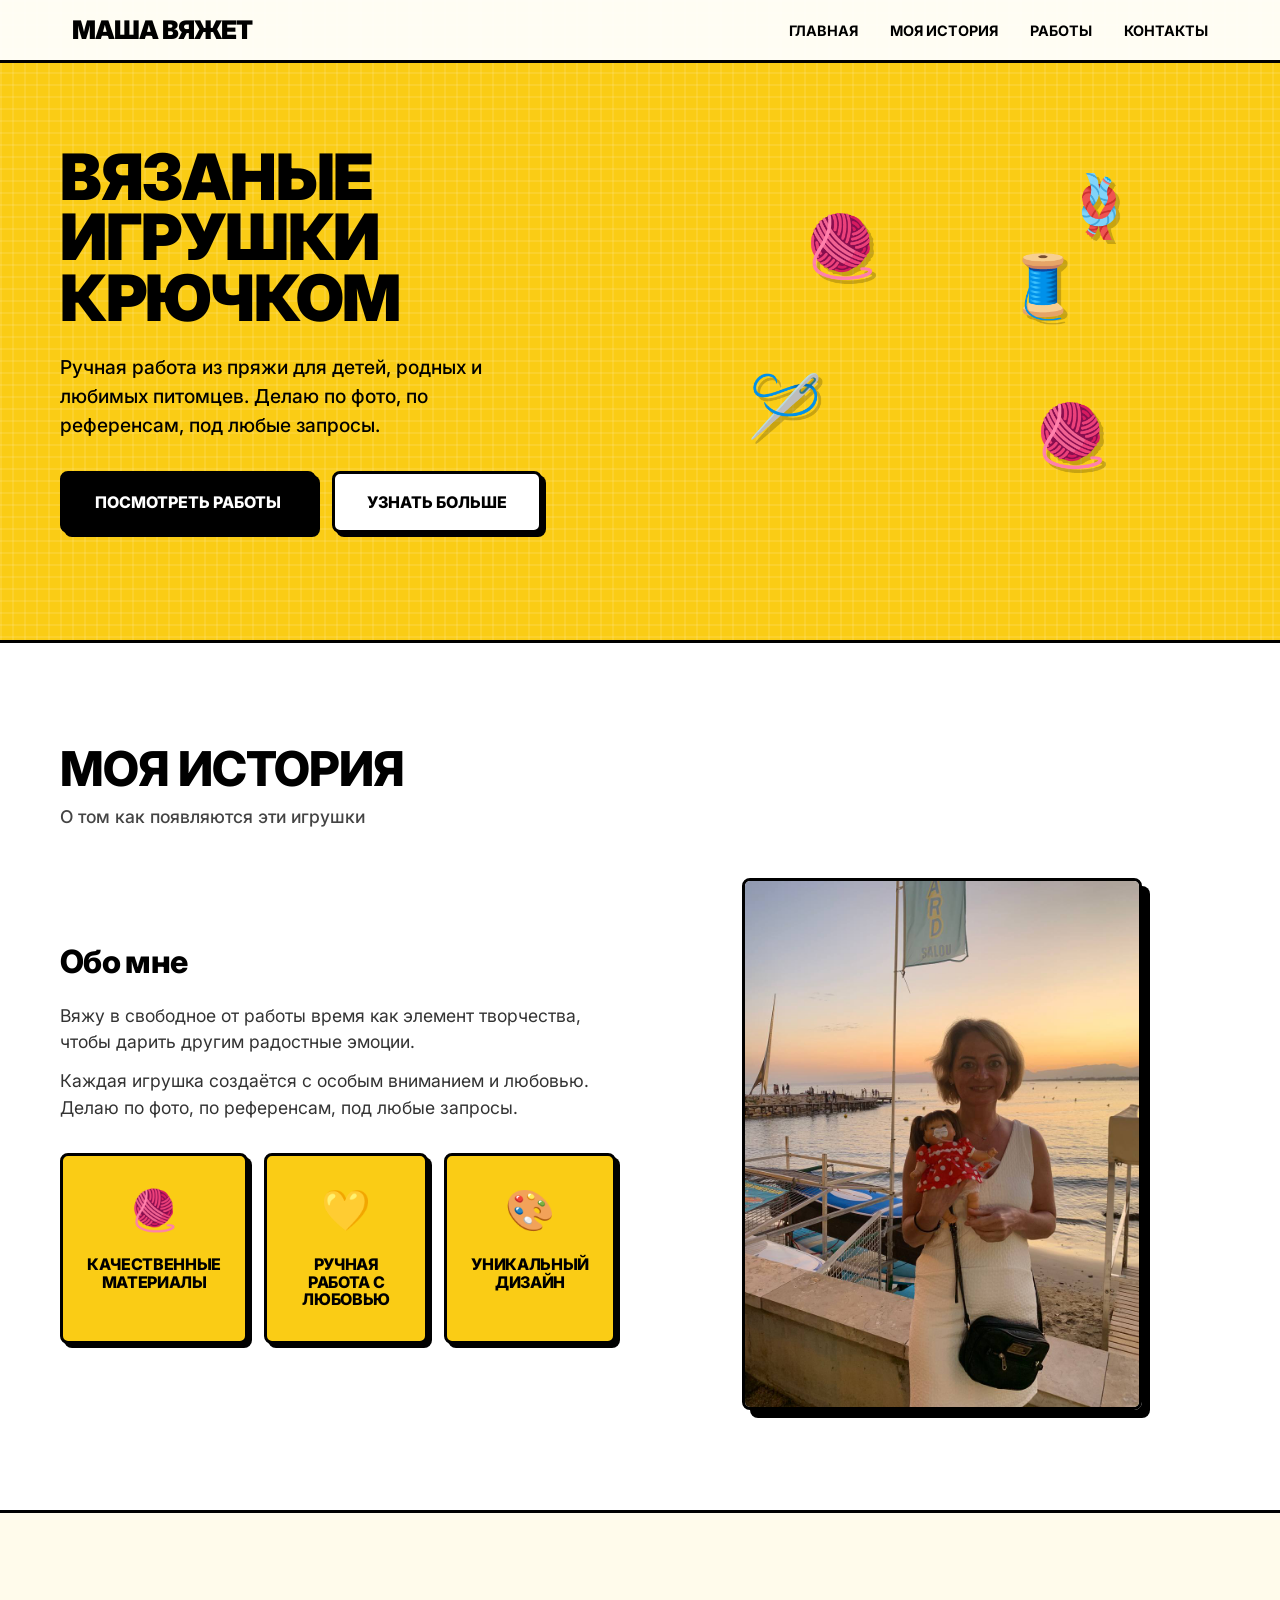
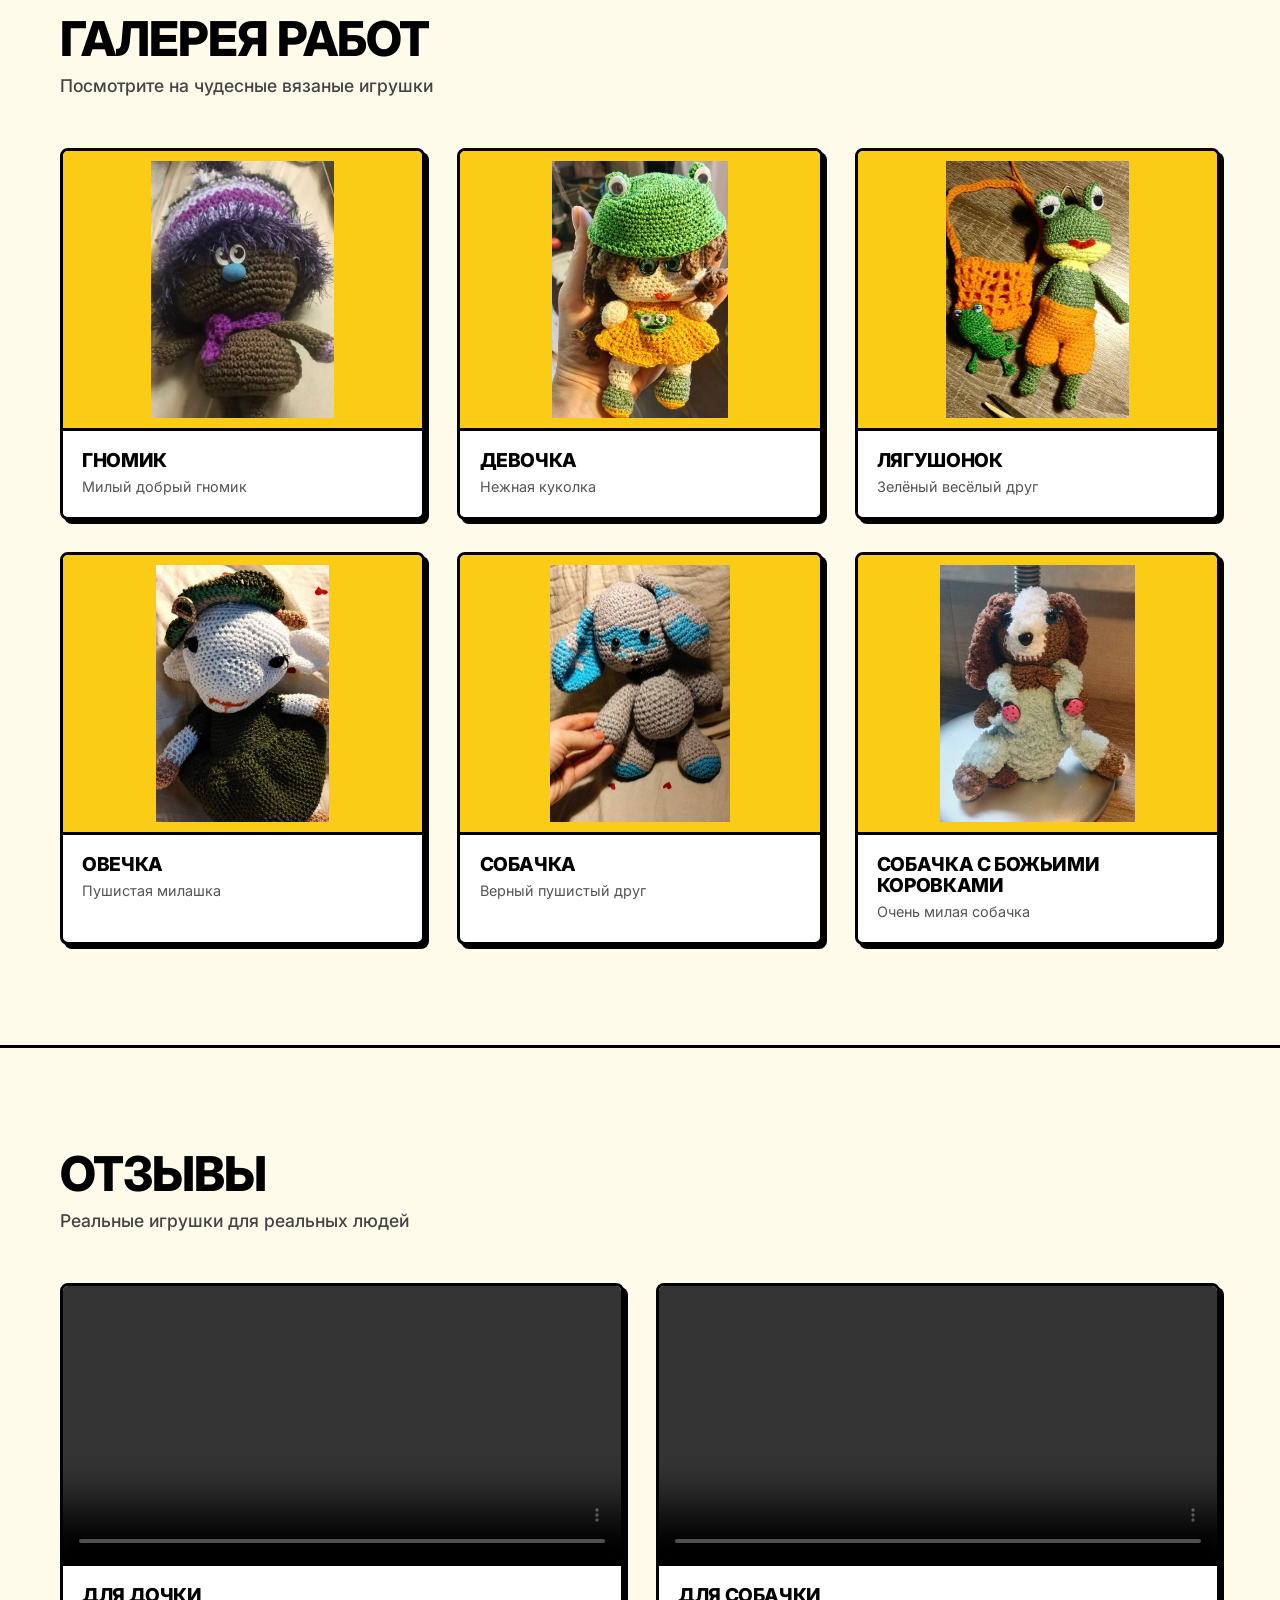
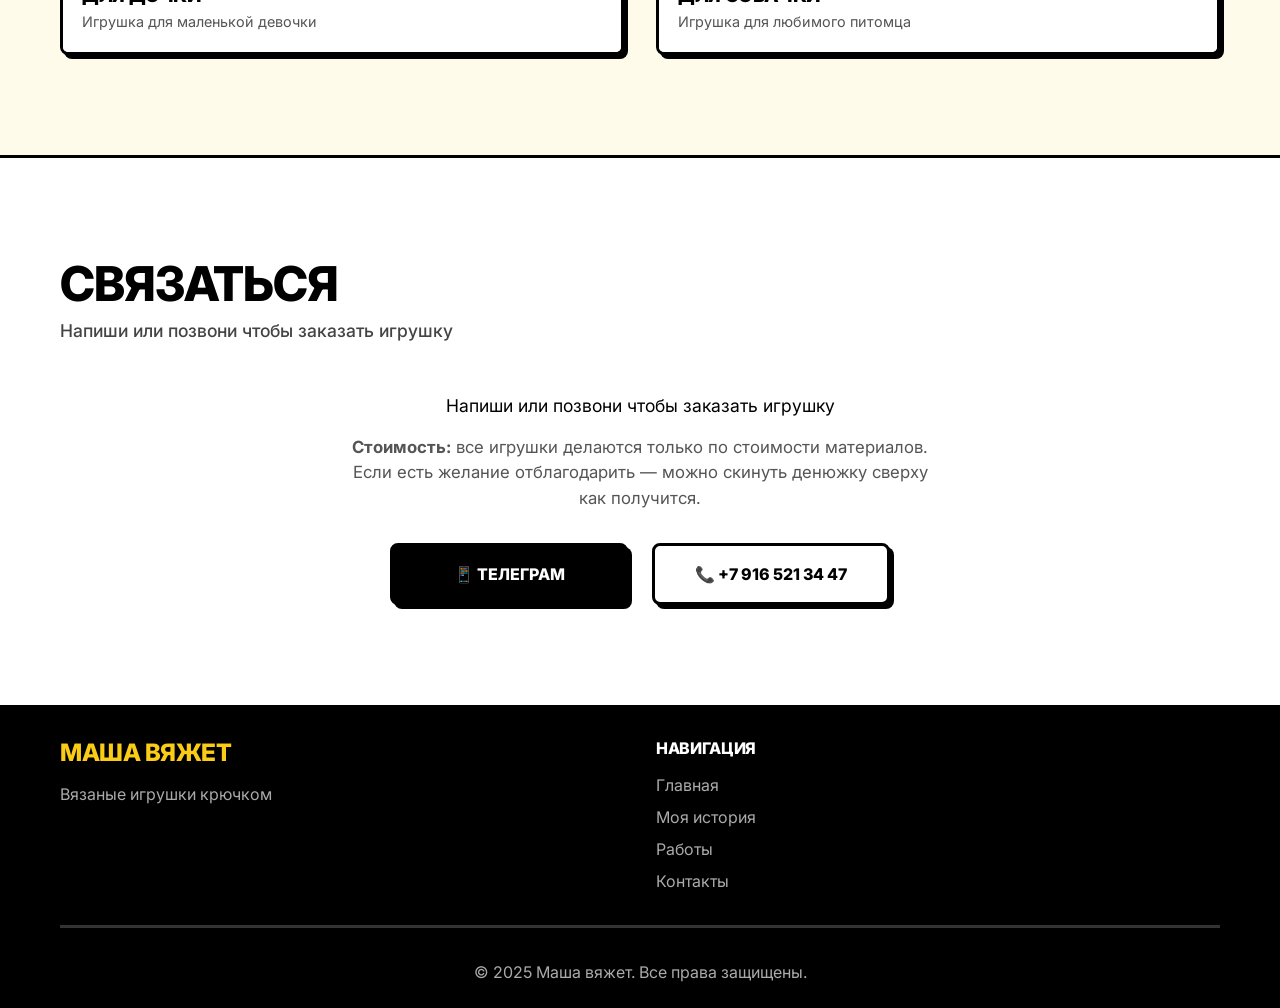
==== commit b253f50e: "Upd_5" ====
--- a/index.html
+++ b/index.html
@@ -20,7 +20,7 @@
                 </div>
                 <ul class="nav-menu">
                     <li><a href="#home" class="nav-link">Главная</a></li>
-                    <li><a href="#about" class="nav-link">О мастере</a></li>
+                    <li><a href="#about" class="nav-link">Моя история</a></li>
                     <li><a href="#gallery" class="nav-link">Работы</a></li>
                     <li><a href="#contact" class="nav-link">Контакты</a></li>
                 </ul>
@@ -68,7 +68,6 @@
             <h3>Обо мне</h3>
             <p>Вяжу в свободное от работы время как элемент творчества, чтобы дарить другим радостные эмоции.</p>
             <p>Каждая игрушка создаётся с особым вниманием и любовью. Делаю по фото, по референсам, под любые запросы.</p>
-            <p><strong>Стоимость:</strong> все игрушки делаются только по стоимости материалов. Если есть желание отблагодарить — можно скинуть денюжку сверху как получится.</p>
                     <div class="features">
                     <div class="feature">
                         <div class="feature-icon">🧶</div>
@@ -198,7 +197,17 @@
                 <h2 class="section-title">Связаться</h2>
                 <p class="section-subtitle">Напиши или позвони чтобы заказать игрушку</p>
             </div>
-            <div style="display: grid; grid-template-columns: 1fr 1fr; gap: 2rem; max-width: 600px; margin: 0 auto;">
+            
+            <div style="max-width: 600px; margin: 0 auto 2rem;">
+                <p style="text-align: center; font-size: 1.1rem; line-height: 1.5; margin-bottom: 1rem;">
+                    Напиши или позвони чтобы заказать игрушку
+                </p>
+                <p style="text-align: center; font-size: 1.05rem; line-height: 1.5; color: #555;">
+                    <strong>Стоимость:</strong> все игрушки делаются только по стоимости материалов. Если есть желание отблагодарить — можно скинуть денюжку сверху как получится.
+                </p>
+            </div>
+
+            <div style="display: grid; grid-template-columns: 1fr 1fr; gap: 1.5rem; max-width: 500px; margin: 0 auto;">
                 <a href="https://t.me/mashavyazhet" class="btn btn-primary" style="text-align: center;">
                     📱 Телеграм
                 </a>
@@ -221,7 +230,7 @@
                     <h4>Навигация</h4>
                     <ul>
                         <li><a href="#home">Главная</a></li>
-                        <li><a href="#about">О мастере</a></li>
+                        <li><a href="#about">Моя история</a></li>
                         <li><a href="#gallery">Работы</a></li>
                         <li><a href="#contact">Контакты</a></li>
                     </ul>
--- a/styles.css
+++ b/styles.css
@@ -288,8 +288,8 @@
 .about-text p {
     font-size: 1.1rem;
     color: #333333;
-    margin-bottom: 1.5rem;
-    line-height: 1.7;
+    margin-bottom: 0.8rem;
+    line-height: 1.5;
 }
 
 .features {
@@ -388,9 +388,10 @@
 .gallery-img {
     width: 100%;
     height: 100%;
-    object-fit: cover;
+    object-fit: contain;
     transition: transform 0.2s ease;
     background: #FACC15;
+    padding: 10px;
 }
 
 .gallery-item:hover .gallery-img {
@@ -530,14 +531,14 @@
 .footer {
     background: #000000;
     color: white;
-    padding: 60px 0 20px;
+    padding: 2rem 0 1.5rem;
 }
 
 .footer-content {
     display: grid;
     grid-template-columns: repeat(auto-fit, minmax(250px, 1fr));
-    gap: 3rem;
-    margin-bottom: 2rem;
+    gap: 2rem;
+    margin-bottom: 1.5rem;
 }
 
 .footer-brand h3 {
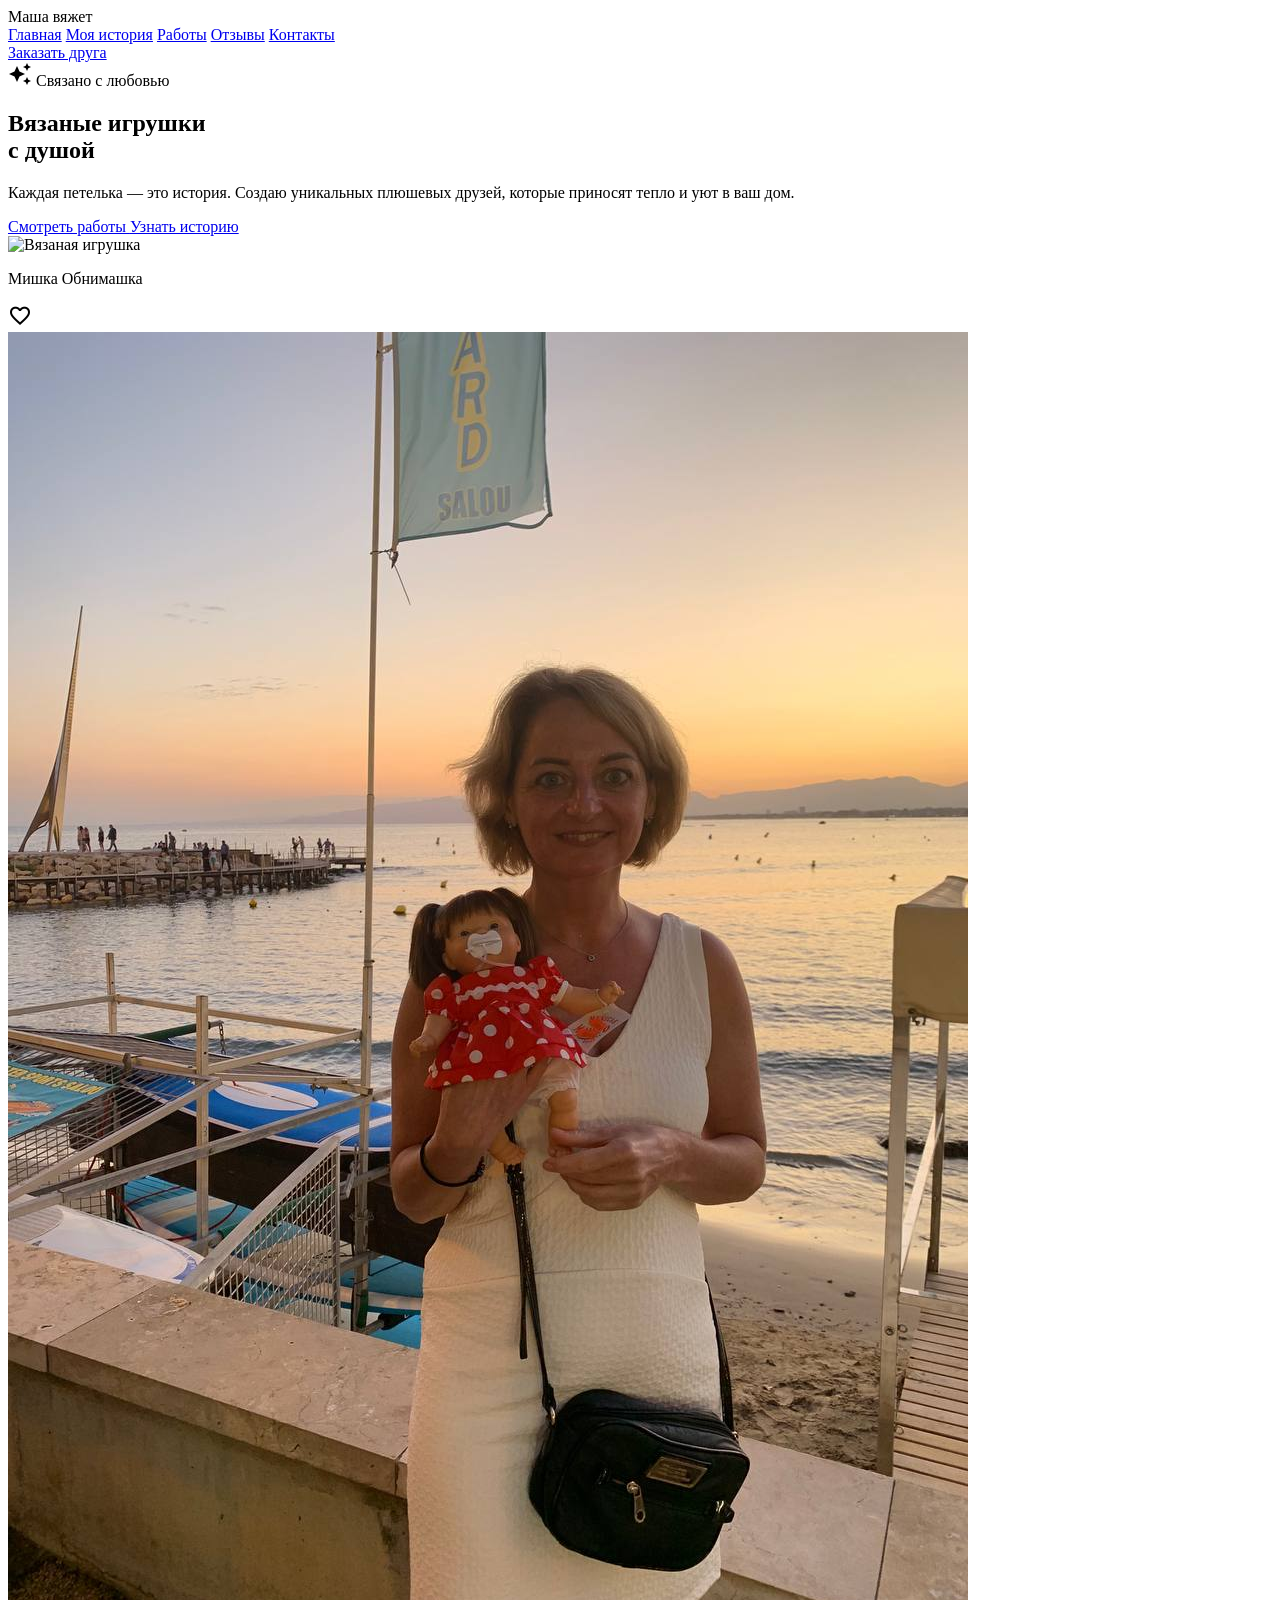
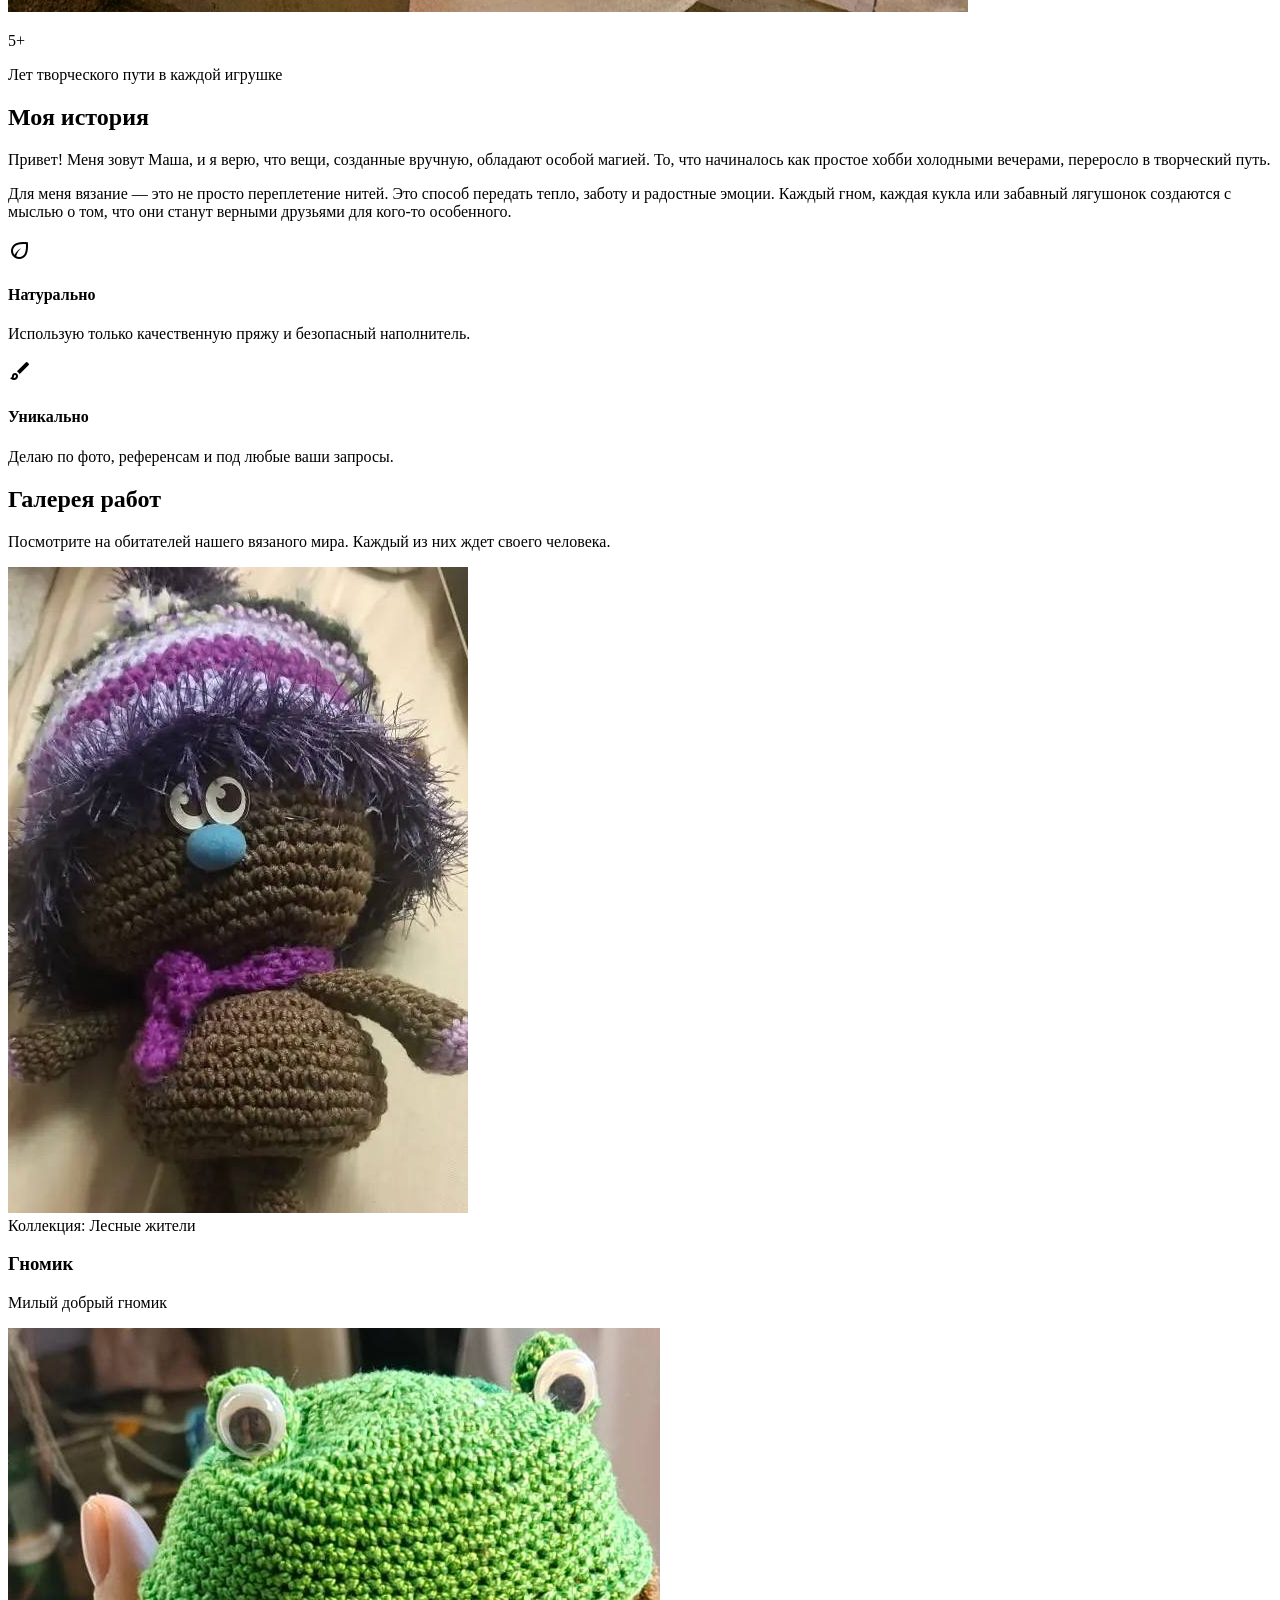
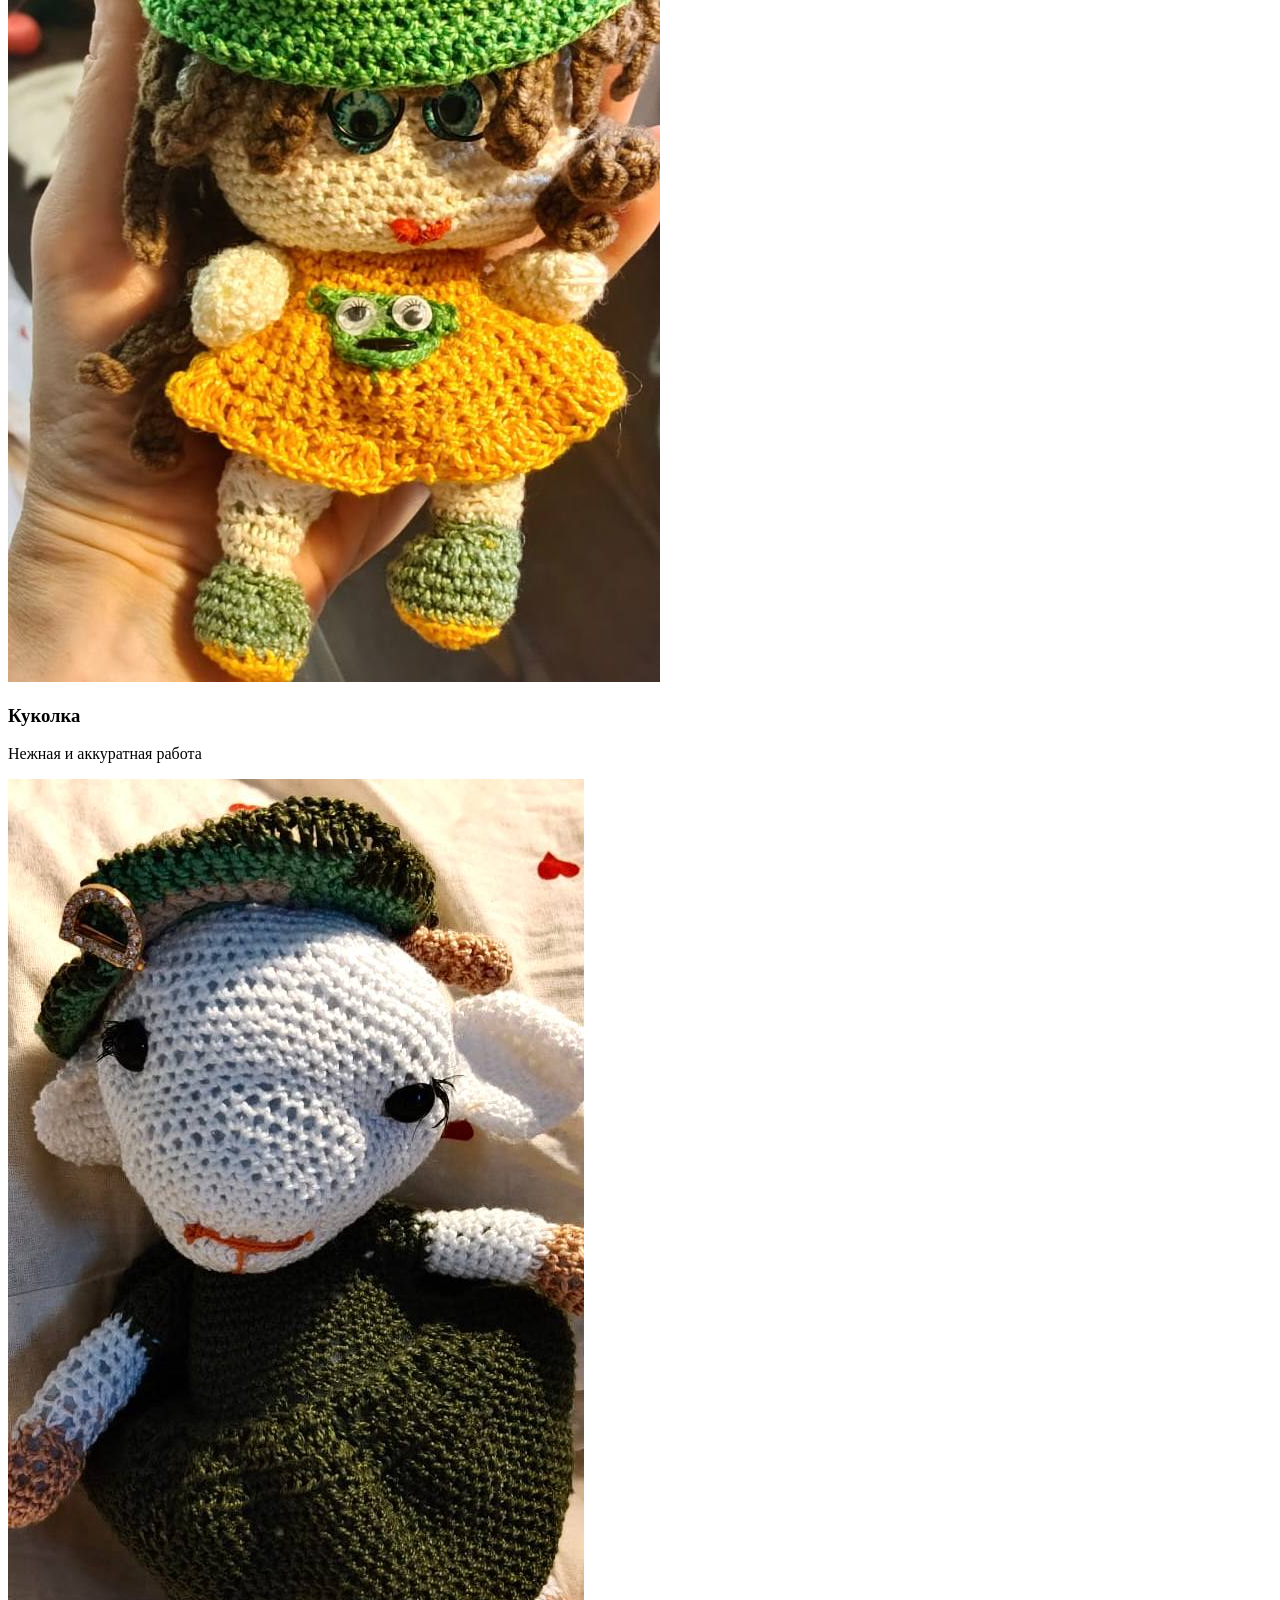
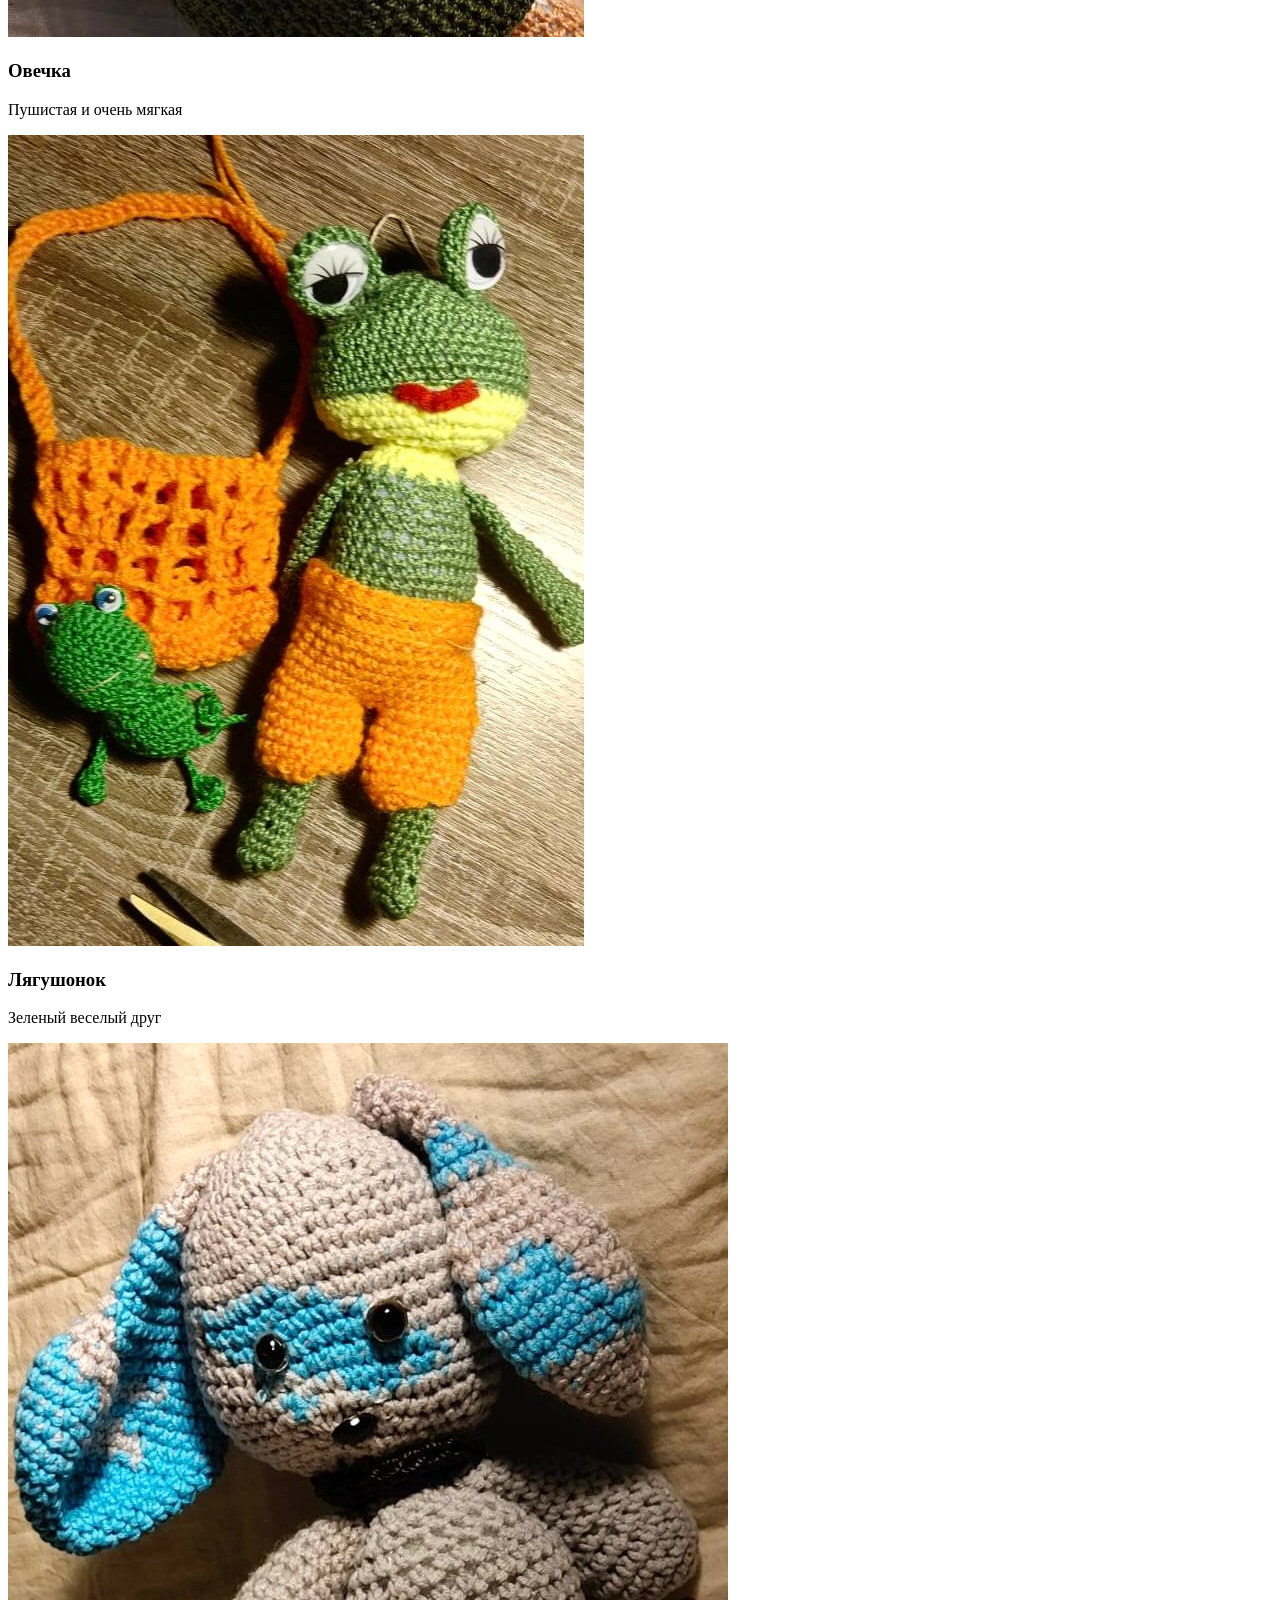
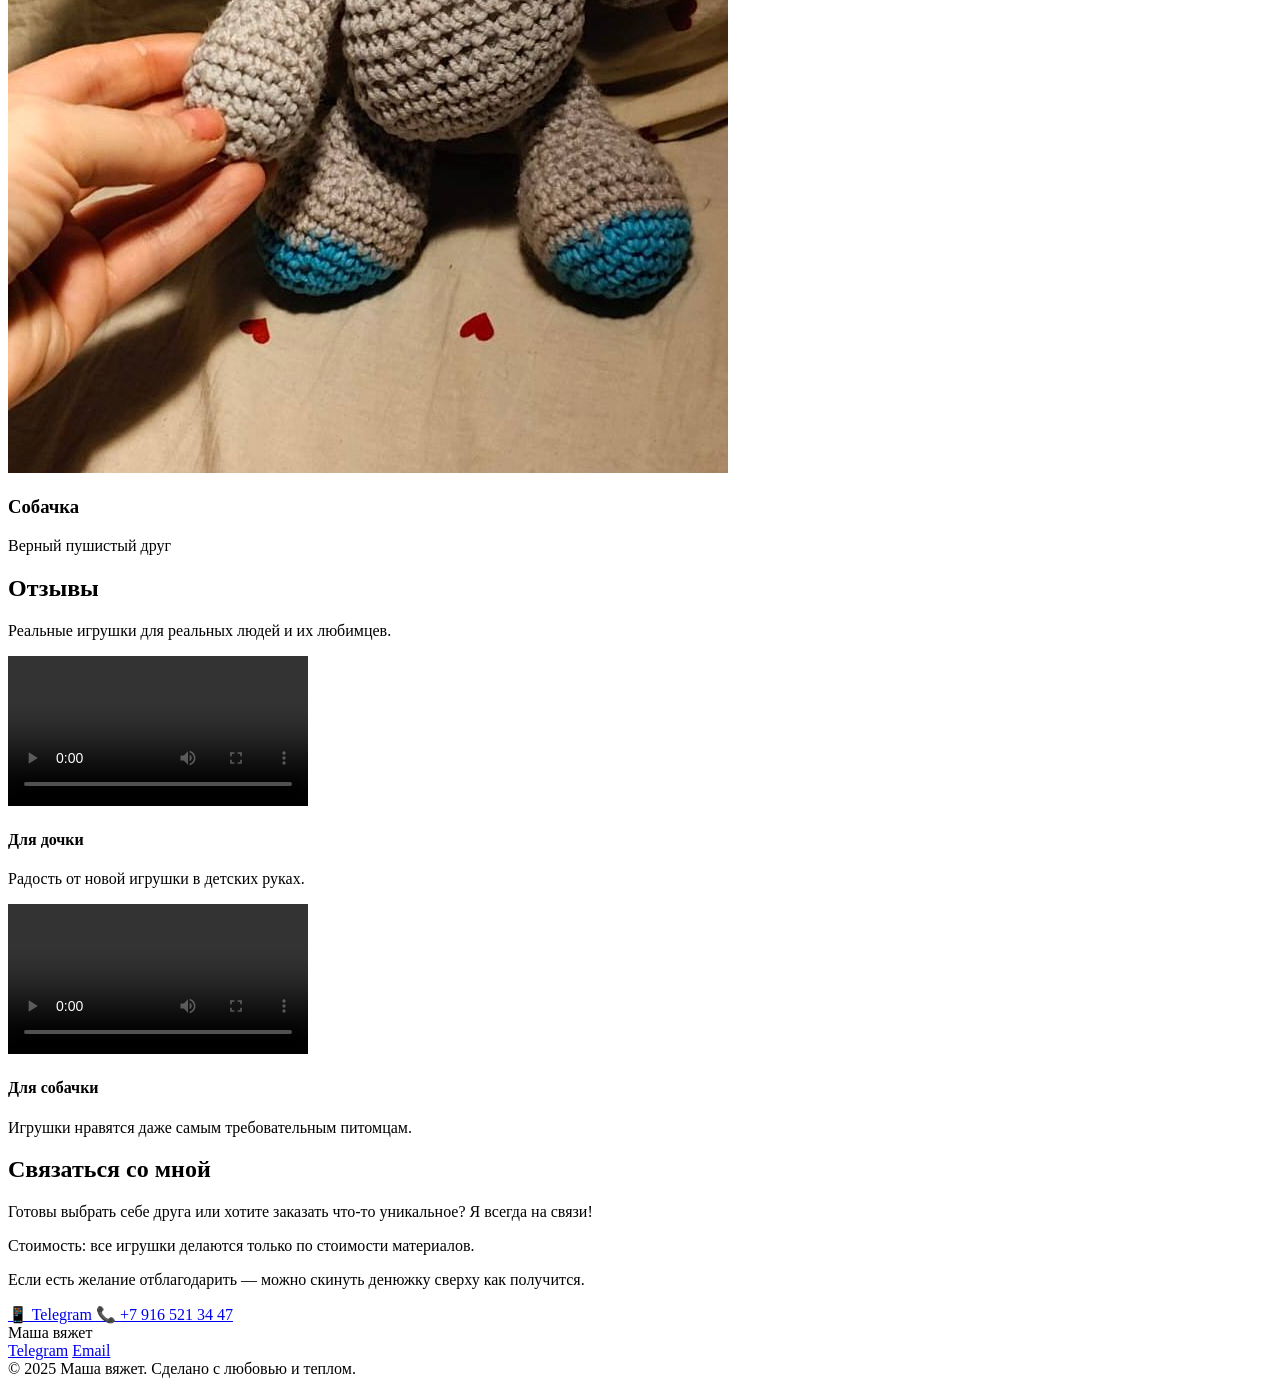
==== commit edcd69bf: "New_web_design2" ====
--- a/index.html
+++ b/index.html
@@ -1,247 +1,346 @@
 <!DOCTYPE html>
-<html lang="ru">
+<html class="scroll-smooth" lang="ru">
 <head>
-    <meta charset="UTF-8">
-    <meta name="viewport" content="width=device-width, initial-scale=1.0">
-    <title>Маша вяжет - Вязаные игрушки ручной работы</title>
+    <meta charset="utf-8"/>
+    <meta content="width=device-width, initial-scale=1.0" name="viewport"/>
+    <title>Маша вяжет — Вязаные игрушки с душой</title>
     <meta name="description" content="Ручная работа из пряжи крючком. Игрушки для детей, родных и питомцев. Делаю по фото и любым запросам.">
-    <link rel="stylesheet" href="styles.css">
-    <link rel="preconnect" href="https://fonts.googleapis.com">
-    <link rel="preconnect" href="https://fonts.gstatic.com" crossorigin>
-    <link href="https://fonts.googleapis.com/css2?family=Inter:wght@300;400;500;600;700&family=Playfair+Display:wght@400;500;600;700&display=swap" rel="stylesheet">
+    <script src="https://cdn.tailwindcss.com?plugins=forms,container-queries"></script>
+    <link href="https://fonts.googleapis.com/css2?family=Plus+Jakarta+Sans:wght@400;500;600;700;800&family=Manrope:wght@400;500;600;700&display=swap" rel="stylesheet"/>
+    <link href="https://fonts.googleapis.com/css2?family=Material+Symbols+Outlined:wght,FILL@100..700,0..1&display=swap" rel="stylesheet"/>
+    <script id="tailwind-config">
+        tailwind.config = {
+            darkMode: "class",
+            theme: {
+                extend: {
+                    "colors": {
+                        "surface-container-high": "#e9e9dd",
+                        "outline-variant": "#d6c1c5",
+                        "inverse-primary": "#ffb1c3",
+                        "primary-fixed-dim": "#ffb1c3",
+                        "surface-bright": "#fbfaee",
+                        "surface-container-low": "#f5f4e8",
+                        "error": "#ba1a1a",
+                        "tertiary": "#745945",
+                        "secondary": "#366758",
+                        "on-primary": "#ffffff",
+                        "surface": "#fbfaee",
+                        "on-primary-container": "#733949",
+                        "tertiary-fixed-dim": "#e3c0a8",
+                        "primary-fixed": "#ffd9e0",
+                        "inverse-surface": "#303129",
+                        "surface-dim": "#dbdbcf",
+                        "on-primary-fixed": "#380a1a",
+                        "surface-container-highest": "#e4e3d7",
+                        "on-secondary-fixed-variant": "#1c4f41",
+                        "on-surface-variant": "#524346",
+                        "surface-container-lowest": "#ffffff",
+                        "on-tertiary-fixed-variant": "#5a422f",
+                        "on-error": "#ffffff",
+                        "inverse-on-surface": "#f2f1e5",
+                        "tertiary-container": "#d8b69e",
+                        "on-tertiary-fixed": "#2a1708",
+                        "secondary-fixed": "#b9eedb",
+                        "on-surface": "#1b1c15",
+                        "surface-variant": "#e4e3d7",
+                        "on-tertiary-container": "#604734",
+                        "on-secondary-container": "#3a6c5d",
+                        "surface-tint": "#894c5c",
+                        "outline": "#847376",
+                        "on-primary-fixed-variant": "#6e3545",
+                        "on-error-container": "#93000a",
+                        "primary": "#894c5c",
+                        "background": "#fbfaee",
+                        "error-container": "#ffdad6",
+                        "on-secondary": "#ffffff",
+                        "on-background": "#1b1c15",
+                        "secondary-fixed-dim": "#9dd1bf",
+                        "surface-container": "#efeee3",
+                        "secondary-container": "#b6ebd8",
+                        "primary-container": "#f4a7b9",
+                        "on-secondary-fixed": "#002018",
+                        "tertiary-fixed": "#ffdcc4",
+                        "on-tertiary": "#ffffff"
+                    },
+                    "borderRadius": {
+                        "DEFAULT": "1rem",
+                        "lg": "2rem",
+                        "xl": "3rem",
+                        "full": "9999px"
+                    },
+                    "fontFamily": {
+                        "headline": ["Plus Jakarta Sans"],
+                        "body": ["Manrope"],
+                        "label": ["Plus Jakarta Sans"]
+                    }
+                },
+            },
+        }
+    </script>
+    <style>
+        .material-symbols-outlined {
+            font-variation-settings: 'FILL' 0, 'wght' 400, 'GRAD' 0, 'opsz' 24;
+        }
+        .stitch-pattern {
+            background-image: url("data:image/svg+xml,%3Csvg width='40' height='40' viewBox='0 0 40 40' xmlns='http://www.w3.org/2000/svg'%3E%3Cpath d='M0 20c5 0 5-5 10-5s5 5 10 5 5-5 10-5 5 5 10 5' fill='none' stroke='%23894c5c' stroke-width='1' stroke-opacity='0.05'/%3E%3C/svg%3E");
+        }
+        .bouncy-hover {
+            transition: transform 0.4s cubic-bezier(0.34, 1.56, 0.64, 1);
+        }
+        .bouncy-hover:hover {
+            transform: scale(1.05);
+        }
+        .bouncy-hover:active {
+            transform: scale(0.95);
+        }
+    </style>
 </head>
-<body>
-    <!-- Header -->
-    <header class="header">
-        <nav class="nav">
-            <div class="nav-container">
-                <div class="logo">
-                    <h1>Маша вяжет</h1>
-                </div>
-                <ul class="nav-menu">
-                    <li><a href="#home" class="nav-link">Главная</a></li>
-                    <li><a href="#about" class="nav-link">Моя история</a></li>
-                    <li><a href="#gallery" class="nav-link">Работы</a></li>
-                    <li><a href="#contact" class="nav-link">Контакты</a></li>
-                </ul>
-                <div class="hamburger">
-                    <span></span>
-                    <span></span>
-                    <span></span>
-                </div>
-            </div>
-        </nav>
-    </header>
-
-    <!-- Hero Section -->
-    <section id="home" class="hero">
-        <div class="hero-container">
-            <div class="hero-content">
-                <h2 class="hero-title">Вязаные игрушки<br>крючком</h2>
-                <p class="hero-subtitle">Ручная работа из пряжи для детей, родных и любимых питомцев. Делаю по фото, по референсам, под любые запросы.</p>
-                <div class="hero-buttons">
-                    <a href="#gallery" class="btn btn-primary">Посмотреть работы</a>
-                    <a href="#about" class="btn btn-secondary">Узнать больше</a>
-                </div>
-            </div>
-            <div class="hero-visual">
-                <div class="floating-yarn">
-                    <div class="yarn yarn-1">🧶</div>
-                    <div class="yarn yarn-2">🪡</div>
-                    <div class="yarn yarn-3">🧵</div>
-                    <div class="yarn yarn-4">🧶</div>
-                    <div class="yarn yarn-5">🪢</div>
-                </div>
-            </div>
+<body class="bg-background text-on-surface font-body selection:bg-primary-container selection:text-on-primary-container">
+    <!-- TopNavBar -->
+    <nav class="fixed top-0 w-full z-50 bg-surface/70 backdrop-blur-md shadow-sm shadow-[#1b1c15]/5">
+        <div class="flex justify-between items-center px-8 py-4 max-w-7xl mx-auto">
+            <div class="text-2xl font-bold tracking-tight text-[#894c5c]">Маша вяжет</div>
+            <div class="hidden md:flex items-center gap-8 font-headline text-sm font-semibold tracking-tight">
+                <a class="text-[#894c5c] border-b-2 border-[#894c5c] pb-1" href="#home">Главная</a>
+                <a class="text-[#1b1c15]/60 hover:text-[#894c5c] transition-colors" href="#story">Моя история</a>
+                <a class="text-[#1b1c15]/60 hover:text-[#894c5c] transition-colors" href="#gallery">Работы</a>
+                <a class="text-[#1b1c15]/60 hover:text-[#894c5c] transition-colors" href="#reviews">Отзывы</a>
+                <a class="text-[#1b1c15]/60 hover:text-[#894c5c] transition-colors" href="#contact">Контакты</a>
+            </div>
+            <a href="#contact" class="bg-primary text-on-primary px-6 py-2.5 rounded-xl font-headline text-sm font-bold tracking-tight hover:scale-105 transition-transform duration-400 ease-[cubic-bezier(0.34,1.56,0.64,1)] active:scale-95">
+                Заказать друга
+            </a>
         </div>
-    </section>
-
-    <!-- About Section -->
-    <section id="about" class="about">
-        <div class="container">
-        <div class="section-header">
-            <h2 class="section-title">Моя история</h2>
-            <p class="section-subtitle">О том как появляются эти игрушки</p>
-        </div>
-            <div class="about-content">
-                <div class="about-text">
-            <h3>Обо мне</h3>
-            <p>Вяжу в свободное от работы время как элемент творчества, чтобы дарить другим радостные эмоции.</p>
-            <p>Каждая игрушка создаётся с особым вниманием и любовью. Делаю по фото, по референсам, под любые запросы.</p>
-                    <div class="features">
-                    <div class="feature">
-                        <div class="feature-icon">🧶</div>
-                        <h4>Качественные материалы</h4>
-                    </div>
-                    <div class="feature">
-                        <div class="feature-icon">💛</div>
-                        <h4>Ручная работа с любовью</h4>
-                    </div>
-                    <div class="feature">
-                        <div class="feature-icon">🎨</div>
-                        <h4>Уникальный дизайн</h4>
-                    </div>
-                    </div>
-                </div>
-                <div class="about-image">
-                    <img src="images/master-photo.jpg" alt="Фото мастера с вязаной куклой на фоне морском закате" class="master-photo" onerror="this.src='images/master-photo.svg'">
-                </div>
-            </div>
-        </div>
-    </section>
-
-    <!-- Gallery Section -->
-    <section id="gallery" class="gallery">
-        <div class="container">
-            <div class="section-header">
-                <h2 class="section-title">Галерея работ</h2>
-                <p class="section-subtitle">Посмотрите на чудесные вязаные игрушки</p>
-            </div>
-            <div class="gallery-grid">
-                <div class="gallery-item">
-                    <div class="gallery-image">
-                        <img src="images/Гномик.jpg" alt="Вязаный гномик" class="gallery-img">
-                    </div>
-                    <div class="gallery-caption">
-                        <h4>Гномик</h4>
-                        <p>Милый добрый гномик</p>
-                    </div>
-                </div>
-                <div class="gallery-item">
-                    <div class="gallery-image">
-                        <img src="images/Девочка.jpg" alt="Вязаная девочка" class="gallery-img">
-                    </div>
-                    <div class="gallery-caption">
-                        <h4>Девочка</h4>
-                        <p>Нежная куколка</p>
-                    </div>
-                </div>
-                <div class="gallery-item">
-                    <div class="gallery-image">
-                        <img src="images/Лягушонок.jpg" alt="Вязаный лягушонок" class="gallery-img">
-                    </div>
-                    <div class="gallery-caption">
-                        <h4>Лягушонок</h4>
-                        <p>Зелёный весёлый друг</p>
-                    </div>
-                </div>
-                <div class="gallery-item">
-                    <div class="gallery-image">
-                        <img src="images/Овечка.jpg" alt="Вязаная овечка" class="gallery-img">
-                    </div>
-                    <div class="gallery-caption">
-                        <h4>Овечка</h4>
-                        <p>Пушистая милашка</p>
-                    </div>
-                </div>
-                <div class="gallery-item">
-                    <div class="gallery-image">
-                        <img src="images/Собачка.jpg" alt="Вязаная собачка" class="gallery-img">
-                    </div>
-                    <div class="gallery-caption">
-                        <h4>Собачка</h4>
-                        <p>Верный пушистый друг</p>
-                    </div>
-                </div>
-                <div class="gallery-item">
-                    <div class="gallery-image">
-                        <img src="images/Собачка с божьими коровками.jpg" alt="Вязаная собачка с божьими коровками" class="gallery-img">
-                    </div>
-                    <div class="gallery-caption">
-                        <h4>Собачка с божьими коровками</h4>
-                        <p>Очень милая собачка</p>
-                    </div>
-                </div>
-            </div>
-        </div>
-    </section>
-
-    <!-- Reviews Section -->
-    <section class="gallery">
-        <div class="container">
-            <div class="section-header">
-                <h2 class="section-title">Отзывы</h2>
-                <p class="section-subtitle">Реальные игрушки для реальных людей</p>
-            </div>
-            <div class="gallery-grid">
-                <div class="gallery-item">
-                    <div class="gallery-image">
-                        <video controls style="width: 100%; height: 100%; object-fit: contain;">
-                            <source src="Для_дочки.mp4" type="video/mp4">
-                        </video>
-                    </div>
-                    <div class="gallery-caption">
-                        <h4>Для дочки</h4>
-                        <p>Игрушка для маленькой девочки</p>
-                    </div>
-                </div>
-                <div class="gallery-item">
-                    <div class="gallery-image">
-                        <video controls style="width: 100%; height: 100%; object-fit: contain;">
-                            <source src="Для_собачки.mp4" type="video/mp4">
-                        </video>
-                    </div>
-                    <div class="gallery-caption">
-                        <h4>Для собачки</h4>
-                        <p>Игрушка для любимого питомца</p>
-                    </div>
-                </div>
-            </div>
-        </div>
-    </section>
-
-    <!-- Contact Section -->
-    <section id="contact" class="contact">
-        <div class="container">
-            <div class="section-header">
-                <h2 class="section-title">Связаться</h2>
-                <p class="section-subtitle">Напиши или позвони чтобы заказать игрушку</p>
-            </div>
-            
-            <div style="max-width: 600px; margin: 0 auto 2rem;">
-                <p style="text-align: center; font-size: 1.1rem; line-height: 1.5; margin-bottom: 1rem;">
-                    Напиши или позвони чтобы заказать игрушку
-                </p>
-                <p style="text-align: center; font-size: 1.05rem; line-height: 1.5; color: #555;">
-                    <strong>Стоимость:</strong> все игрушки делаются только по стоимости материалов. Если есть желание отблагодарить — можно скинуть денюжку сверху как получится.
-                </p>
-            </div>
-
-            <div style="display: grid; grid-template-columns: 1fr 1fr; gap: 1.5rem; max-width: 500px; margin: 0 auto;">
-                <a href="https://t.me/mashavyazhet" class="btn btn-primary" style="text-align: center;">
-                    📱 Телеграм
-                </a>
-                <a href="tel:+79165213447" class="btn btn-secondary" style="text-align: center;">
-                    📞 +7 916 521 34 47
-                </a>
-            </div>
-        </div>
-    </section>
+    </nav>
+
+    <main class="pt-20">
+        <!-- Hero Section -->
+        <section id="home" class="relative min-h-[90vh] flex items-center overflow-hidden px-8">
+            <div class="absolute inset-0 stitch-pattern opacity-40"></div>
+            <div class="absolute -top-24 -right-24 w-[40rem] h-[40rem] bg-primary-container/20 rounded-full blur-3xl"></div>
+            <div class="absolute bottom-0 left-0 w-full h-32 bg-gradient-to-t from-surface to-transparent"></div>
+            <div class="max-w-7xl mx-auto w-full grid lg:grid-cols-2 gap-12 items-center relative z-10">
+                <div class="space-y-8">
+                    <div class="inline-flex items-center gap-2 px-4 py-2 bg-secondary-container text-on-secondary-container rounded-full text-xs font-bold tracking-widest uppercase">
+                        <span class="material-symbols-outlined text-sm" style="font-variation-settings: 'FILL' 1;">auto_awesome</span>
+                        Связано с любовью
+                    </div>
+                    <h1 class="font-headline text-6xl md:text-8xl font-extrabold text-on-surface leading-[1.1] tracking-tight">
+                        Вязаные игрушки <br/>
+                        <span class="text-primary italic">с душой</span>
+                    </h1>
+                    <p class="text-xl text-on-surface-variant max-w-lg leading-relaxed">
+                        Каждая петелька — это история. Создаю уникальных плюшевых друзей, которые приносят тепло и уют в ваш дом.
+                    </p>
+                    <div class="flex flex-wrap gap-4">
+                        <a href="#gallery" class="bg-primary text-on-primary px-8 py-4 rounded-xl font-headline font-bold text-lg bouncy-hover shadow-lg shadow-primary/20">
+                            Смотреть работы
+                        </a>
+                        <a href="#story" class="bg-surface-container-low text-secondary px-8 py-4 rounded-xl font-headline font-bold text-lg bouncy-hover">
+                            Узнать историю
+                        </a>
+                    </div>
+                </div>
+                <div class="relative group">
+                    <div class="absolute -inset-4 bg-primary/5 rounded-[3rem] rotate-3 transition-transform group-hover:rotate-1 group-hover:scale-105 duration-700"></div>
+                    <div class="relative rounded-[2.5rem] overflow-hidden aspect-square shadow-2xl shadow-on-surface/5">
+                        <img alt="Вязаная игрушка" class="w-full h-full object-cover transition-transform duration-1000 group-hover:scale-110" src="https://lh3.googleusercontent.com/aida-public/[base64]"/>
+                        <div class="absolute bottom-6 left-6 right-6 p-6 bg-surface/70 backdrop-blur-md rounded-2xl border border-white/20">
+                            <div class="flex items-center justify-between">
+                                <div>
+                                    <p class="text-xl font-headline font-bold text-on-surface">Мишка Обнимашка</p>
+                                </div>
+                                <div class="bg-primary text-on-primary h-12 w-12 rounded-full flex items-center justify-center">
+                                    <span class="material-symbols-outlined">favorite</span>
+                                </div>
+                            </div>
+                        </div>
+                    </div>
+                </div>
+            </div>
+        </section>
+
+        <!-- My Story Section -->
+        <section class="py-32 px-8 bg-surface-container-low relative overflow-hidden" id="story">
+            <div class="max-w-7xl mx-auto grid lg:grid-cols-12 gap-16 items-center">
+                <div class="lg:col-span-5 relative">
+                    <div class="aspect-[4/5] rounded-lg overflow-hidden relative z-20 shadow-xl">
+                        <img alt="Маша — создательница" class="w-full h-full object-cover" src="images/master-photo.jpg"/>
+                    </div>
+                    <div class="absolute -bottom-8 -right-8 w-64 h-64 bg-primary/10 rounded-full z-10 blur-2xl"></div>
+                    <div class="absolute top-12 -left-12 w-48 h-48 bg-secondary/10 rounded-full z-10 blur-xl"></div>
+                    <div class="absolute -bottom-12 -left-12 p-8 bg-white rounded-2xl shadow-xl z-30 max-w-[200px]">
+                        <p class="text-4xl font-headline font-extrabold text-primary">5+</p>
+                        <p class="text-sm text-on-surface-variant font-medium">Лет творческого пути в каждой игрушке</p>
+                    </div>
+                </div>
+                <div class="lg:col-span-7 space-y-8">
+                    <h2 class="font-headline text-5xl font-extrabold text-on-surface tracking-tight">Моя история</h2>
+                    <div class="space-y-6 text-lg text-on-surface-variant leading-relaxed">
+                        <p>
+                            Привет! Меня зовут Маша, и я верю, что вещи, созданные вручную, обладают особой магией. То, что начиналось как простое хобби холодными вечерами, переросло в творческий путь.
+                        </p>
+                        <p>
+                            Для меня вязание — это не просто переплетение нитей. Это способ передать тепло, заботу и радостные эмоции. Каждый гном, каждая кукла или забавный лягушонок создаются с мыслью о том, что они станут верными друзьями для кого-то особенного.
+                        </p>
+                        <div class="grid grid-cols-2 gap-8 pt-4">
+                            <div class="space-y-2">
+                                <span class="material-symbols-outlined text-primary text-3xl">eco</span>
+                                <h4 class="font-bold text-on-surface">Натурально</h4>
+                                <p class="text-sm">Использую только качественную пряжу и безопасный наполнитель.</p>
+                            </div>
+                            <div class="space-y-2">
+                                <span class="material-symbols-outlined text-primary text-3xl">brush</span>
+                                <h4 class="font-bold text-on-surface">Уникально</h4>
+                                <p class="text-sm">Делаю по фото, референсам и под любые ваши запросы.</p>
+                            </div>
+                        </div>
+                    </div>
+                </div>
+            </div>
+        </section>
+
+        <!-- Gallery of Works (Bento Grid) -->
+        <section class="py-32 px-8 max-w-7xl mx-auto" id="gallery">
+            <div class="text-center space-y-4 mb-20">
+                <h2 class="font-headline text-5xl font-extrabold text-on-surface tracking-tight">Галерея работ</h2>
+                <p class="text-on-surface-variant max-w-2xl mx-auto text-lg">Посмотрите на обитателей нашего вязаного мира. Каждый из них ждет своего человека.</p>
+            </div>
+            <div class="grid md:grid-cols-3 gap-8">
+                <!-- Card 1: Gnome -->
+                <div class="md:col-span-2 group relative bg-surface-container-lowest rounded-lg overflow-hidden shadow-sm hover:shadow-xl transition-all duration-500 bouncy-hover">
+                    <div class="aspect-[16/9] overflow-hidden">
+                        <img alt="Гномик" class="w-full h-full object-cover group-hover:scale-105 transition-transform duration-700" src="images/Гномик.jpg"/>
+                    </div>
+                    <div class="p-8 flex justify-between items-end">
+                        <div class="w-full">
+                            <span class="text-xs font-bold text-secondary uppercase tracking-widest">Коллекция: Лесные жители</span>
+                            <h3 class="text-3xl font-headline font-bold mt-2">Гномик</h3>
+                            <p class="text-on-surface-variant text-sm mt-1 italic">Милый добрый гномик</p>
+                        </div>
+                    </div>
+                </div>
+                <!-- Card 2: Doll -->
+                <div class="group bg-surface-container-lowest rounded-lg overflow-hidden shadow-sm hover:shadow-xl transition-all duration-500 bouncy-hover">
+                    <div class="aspect-[4/5] overflow-hidden">
+                        <img alt="Куколка" class="w-full h-full object-cover group-hover:scale-105 transition-transform duration-700" src="images/Девочка.jpg"/>
+                    </div>
+                    <div class="p-6">
+                        <h3 class="text-xl font-headline font-bold">Куколка</h3>
+                        <p class="text-on-surface-variant text-sm mt-1">Нежная и аккуратная работа</p>
+                    </div>
+                </div>
+                <!-- Card 3: Lamb -->
+                <div class="group bg-surface-container-lowest rounded-lg overflow-hidden shadow-sm hover:shadow-xl transition-all duration-500 bouncy-hover">
+                    <div class="aspect-[4/5] overflow-hidden">
+                        <img alt="Овечка" class="w-full h-full object-cover group-hover:scale-105 transition-transform duration-700" src="images/Овечка.jpg"/>
+                    </div>
+                    <div class="p-6">
+                        <h3 class="text-xl font-headline font-bold">Овечка</h3>
+                        <p class="text-on-surface-variant text-sm mt-1">Пушистая и очень мягкая</p>
+                    </div>
+                </div>
+                <!-- Card 4: Frog & Dog (Wide) -->
+                <div class="md:col-span-2 grid md:grid-cols-2 gap-8">
+                    <div class="group bg-surface-container-lowest rounded-lg overflow-hidden shadow-sm hover:shadow-xl transition-all duration-500 bouncy-hover">
+                        <div class="aspect-square overflow-hidden">
+                            <img alt="Лягушонок" class="w-full h-full object-cover group-hover:scale-105 transition-transform duration-700" src="images/Лягушонок.jpg"/>
+                        </div>
+                        <div class="p-6">
+                            <h3 class="text-xl font-headline font-bold">Лягушонок</h3>
+                            <p class="text-on-surface-variant text-sm mt-1">Зеленый веселый друг</p>
+                        </div>
+                    </div>
+                    <div class="group bg-surface-container-lowest rounded-lg overflow-hidden shadow-sm hover:shadow-xl transition-all duration-500 bouncy-hover">
+                        <div class="aspect-square overflow-hidden">
+                            <img alt="Собачка" class="w-full h-full object-cover group-hover:scale-105 transition-transform duration-700" src="images/Собачка.jpg"/>
+                        </div>
+                        <div class="p-6">
+                            <h3 class="text-xl font-headline font-bold">Собачка</h3>
+                            <p class="text-on-surface-variant text-sm mt-1">Верный пушистый друг</p>
+                        </div>
+                    </div>
+                </div>
+            </div>
+        </section>
+
+        <!-- Reviews Section -->
+        <section id="reviews" class="py-32 px-8 bg-surface-container-low">
+            <div class="max-w-7xl mx-auto">
+                <div class="text-center space-y-4 mb-20">
+                    <h2 class="font-headline text-5xl font-extrabold text-on-surface tracking-tight">Отзывы</h2>
+                    <p class="text-on-surface-variant max-w-2xl mx-auto text-lg">Реальные игрушки для реальных людей и их любимцев.</p>
+                </div>
+                <div class="grid md:grid-cols-2 gap-12">
+                    <div class="space-y-6">
+                        <div class="relative rounded-[2rem] overflow-hidden bg-black aspect-video shadow-2xl">
+                            <video controls class="w-full h-full object-contain">
+                                <source src="Для_дочки.mp4" type="video/mp4"/>
+                            </video>
+                        </div>
+                        <div class="px-4">
+                            <h4 class="font-headline font-bold text-2xl">Для дочки</h4>
+                            <p class="text-on-surface-variant">Радость от новой игрушки в детских руках.</p>
+                        </div>
+                    </div>
+                    <div class="space-y-6">
+                        <div class="relative rounded-[2rem] overflow-hidden bg-black aspect-video shadow-2xl">
+                            <video controls class="w-full h-full object-contain">
+                                <source src="Для_собачки.mp4" type="video/mp4"/>
+                            </video>
+                        </div>
+                        <div class="px-4">
+                            <h4 class="font-headline font-bold text-2xl">Для собачки</h4>
+                            <p class="text-on-surface-variant">Игрушки нравятся даже самым требовательным питомцам.</p>
+                        </div>
+                    </div>
+                </div>
+            </div>
+        </section>
+
+        <!-- Contact Section -->
+        <section class="py-32 px-8" id="contact">
+            <div class="max-w-4xl mx-auto bg-surface-container-low rounded-xl p-12 md:p-20 text-center space-y-12 relative overflow-hidden shadow-2xl shadow-primary/5">
+                <div class="absolute top-0 left-0 w-full h-2 bg-primary"></div>
+                <div class="space-y-6">
+                    <h2 class="font-headline text-5xl font-extrabold text-on-surface tracking-tight">Связаться со мной</h2>
+                    <div class="space-y-4">
+                        <p class="text-on-surface-variant text-lg">Готовы выбрать себе друга или хотите заказать что-то уникальное? Я всегда на связи!</p>
+                        <div class="bg-primary/5 p-6 rounded-2xl border border-primary/10 max-w-2xl mx-auto">
+                            <p class="text-on-surface font-semibold text-lg leading-relaxed">
+                                <span class="text-primary font-bold">Стоимость:</span> все игрушки делаются только по стоимости материалов. 
+                            </p>
+                            <p class="text-on-surface-variant text-sm mt-2">
+                                Если есть желание отблагодарить — можно скинуть денюжку сверху как получится.
+                            </p>
+                        </div>
+                    </div>
+                </div>
+                <div class="flex flex-col md:flex-row justify-center gap-6">
+                    <a class="inline-flex items-center justify-center gap-3 bg-[#0088cc] text-white px-10 py-5 rounded-xl font-headline font-bold text-xl bouncy-hover shadow-lg shadow-[#0088cc]/20" href="https://t.me/mashavyazhet">
+                        📱 Telegram
+                    </a>
+                    <a class="inline-flex items-center justify-center gap-3 bg-secondary text-on-secondary px-10 py-5 rounded-xl font-headline font-bold text-xl bouncy-hover shadow-lg shadow-secondary/20" href="tel:+79165213447">
+                        📞 +7 916 521 34 47
+                    </a>
+                </div>
+            </div>
+        </section>
+    </main>
 
     <!-- Footer -->
-    <footer class="footer">
-        <div class="container">
-            <div class="footer-content">
-                <div class="footer-brand">
-                <h3>Маша вяжет</h3>
-                <p>Вязаные игрушки крючком</p>
-                </div>
-                <div class="footer-links">
-                    <h4>Навигация</h4>
-                    <ul>
-                        <li><a href="#home">Главная</a></li>
-                        <li><a href="#about">Моя история</a></li>
-                        <li><a href="#gallery">Работы</a></li>
-                        <li><a href="#contact">Контакты</a></li>
-                    </ul>
-                </div>
-            </div>
-            <div class="footer-bottom">
-                <p>&copy; 2025 Маша вяжет. Все права защищены.</p>
+    <footer class="w-full rounded-t-[3rem] mt-20 bg-[#f5f4e8] text-[#366758] font-manrope text-sm leading-relaxed">
+        <div class="flex flex-col md:flex-row justify-between items-center px-12 py-12 gap-8 max-w-7xl mx-auto">
+            <div class="text-lg font-bold text-[#894c5c]">Маша вяжет</div>
+            <div class="flex gap-8">
+                <a class="text-[#1b1c15]/70 hover:text-[#894c5c] hover:translate-y-[-2px] transition-all" href="https://t.me/mashavyazhet">Telegram</a>
+                <a class="text-[#1b1c15]/70 hover:text-[#894c5c] hover:translate-y-[-2px] transition-all" href="mailto:contact@example.com">Email</a>
+            </div>
+            <div class="text-[#1b1c15]/60">
+                © 2025 Маша вяжет. Сделано с любовью и теплом.
             </div>
         </div>
     </footer>
-
-    <script src="script.js"></script>
 </body>
 </html>
+
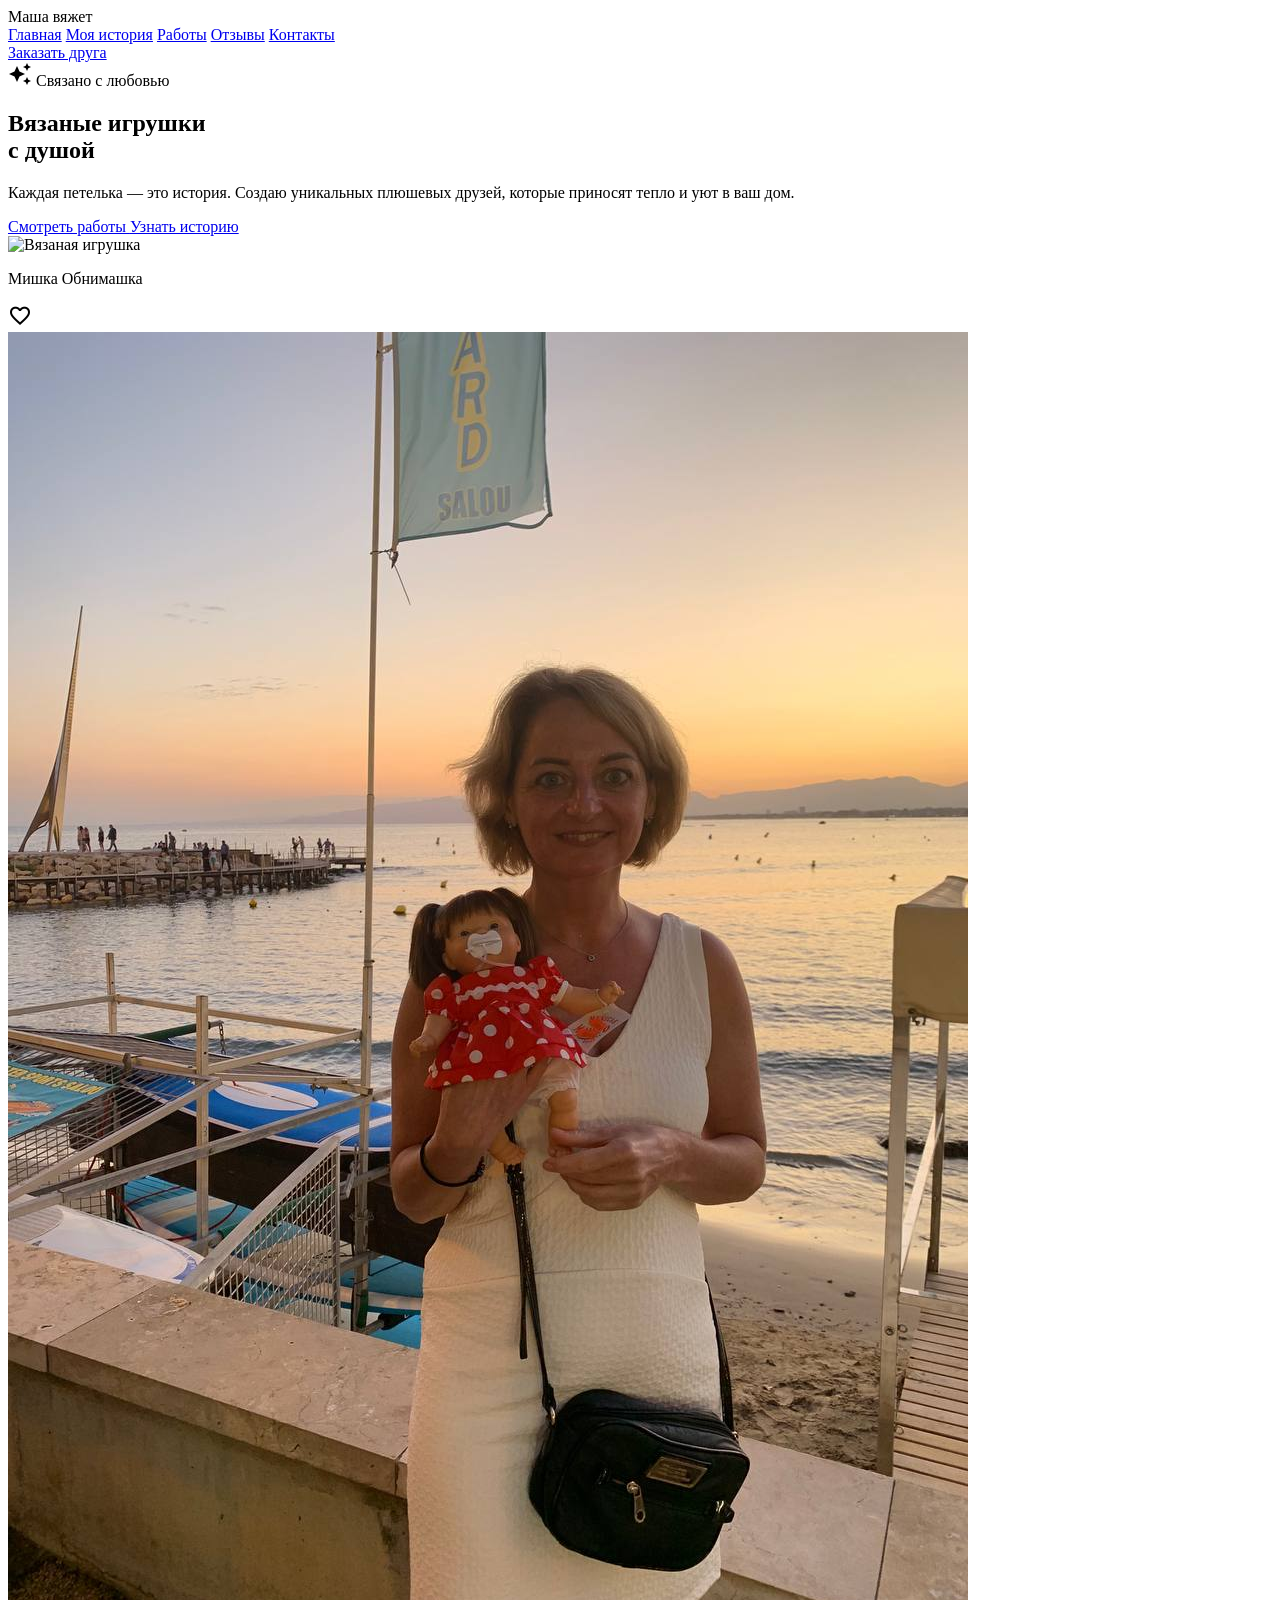
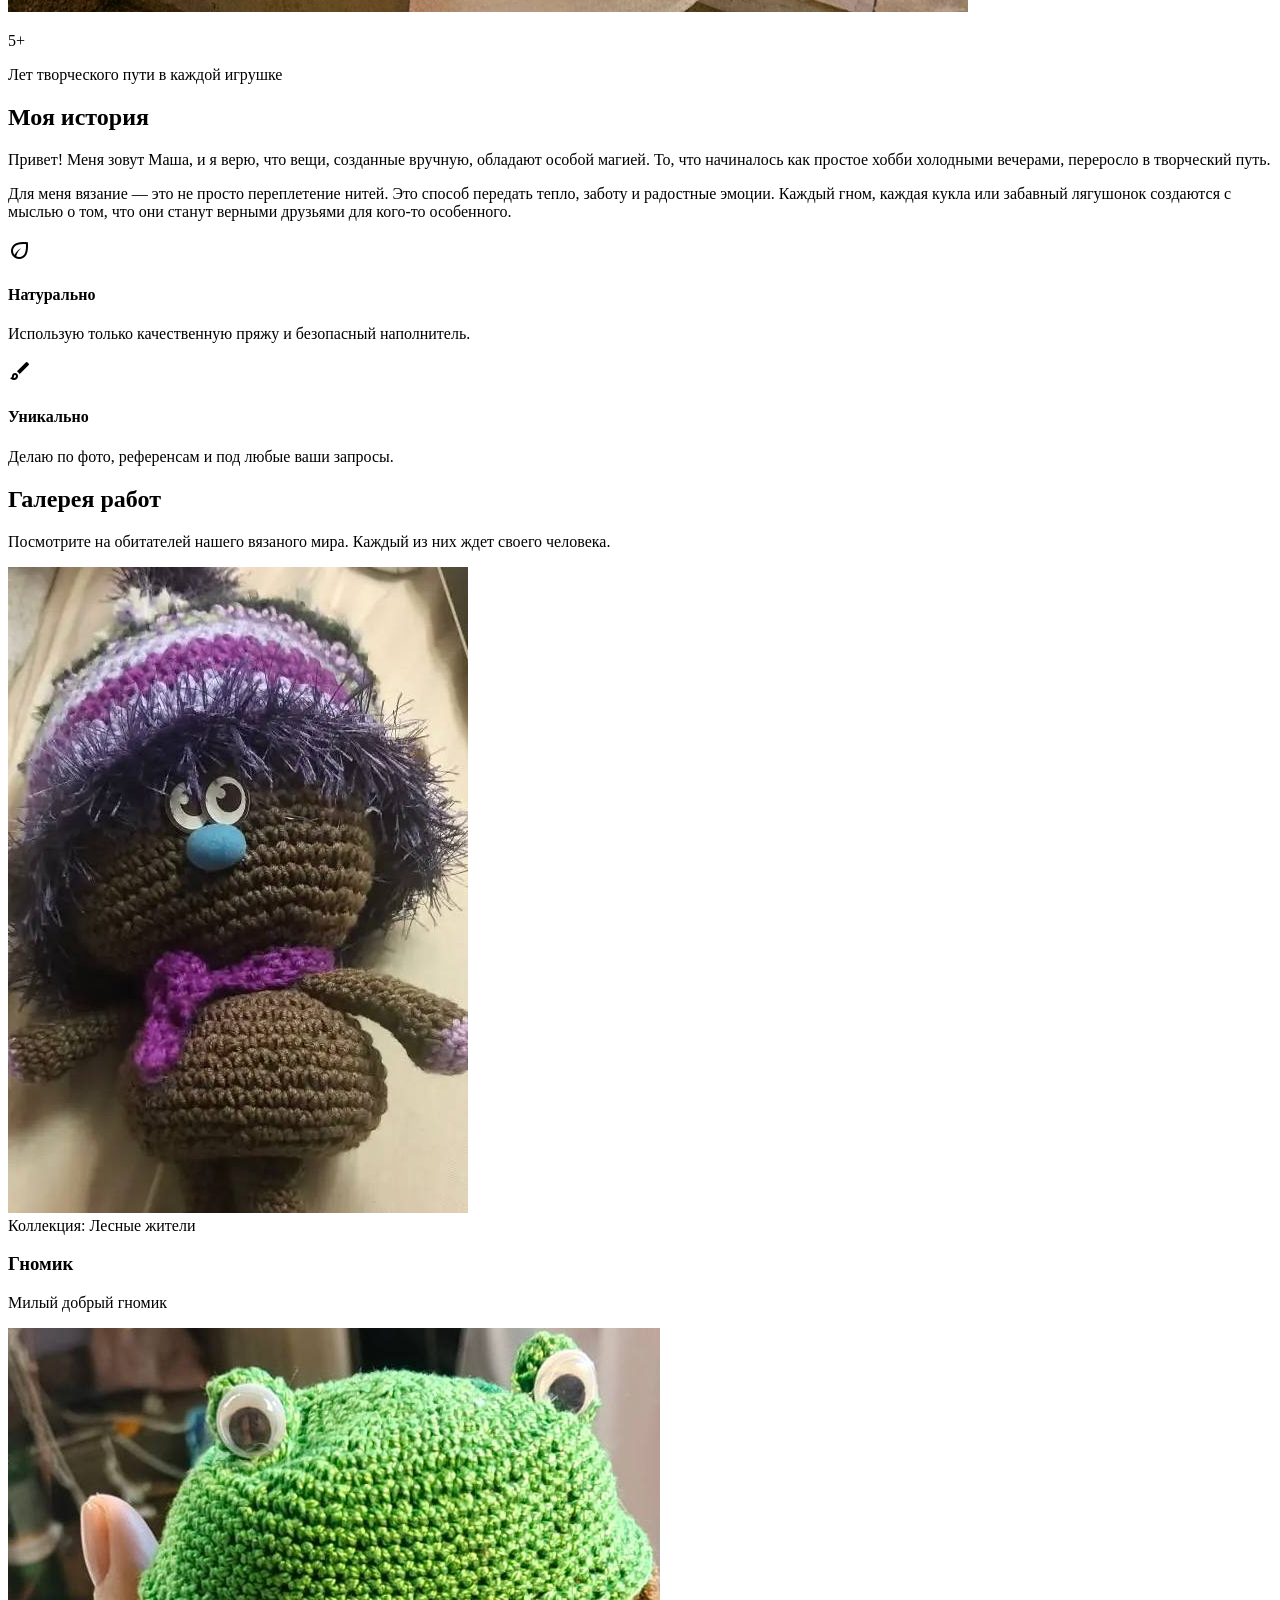
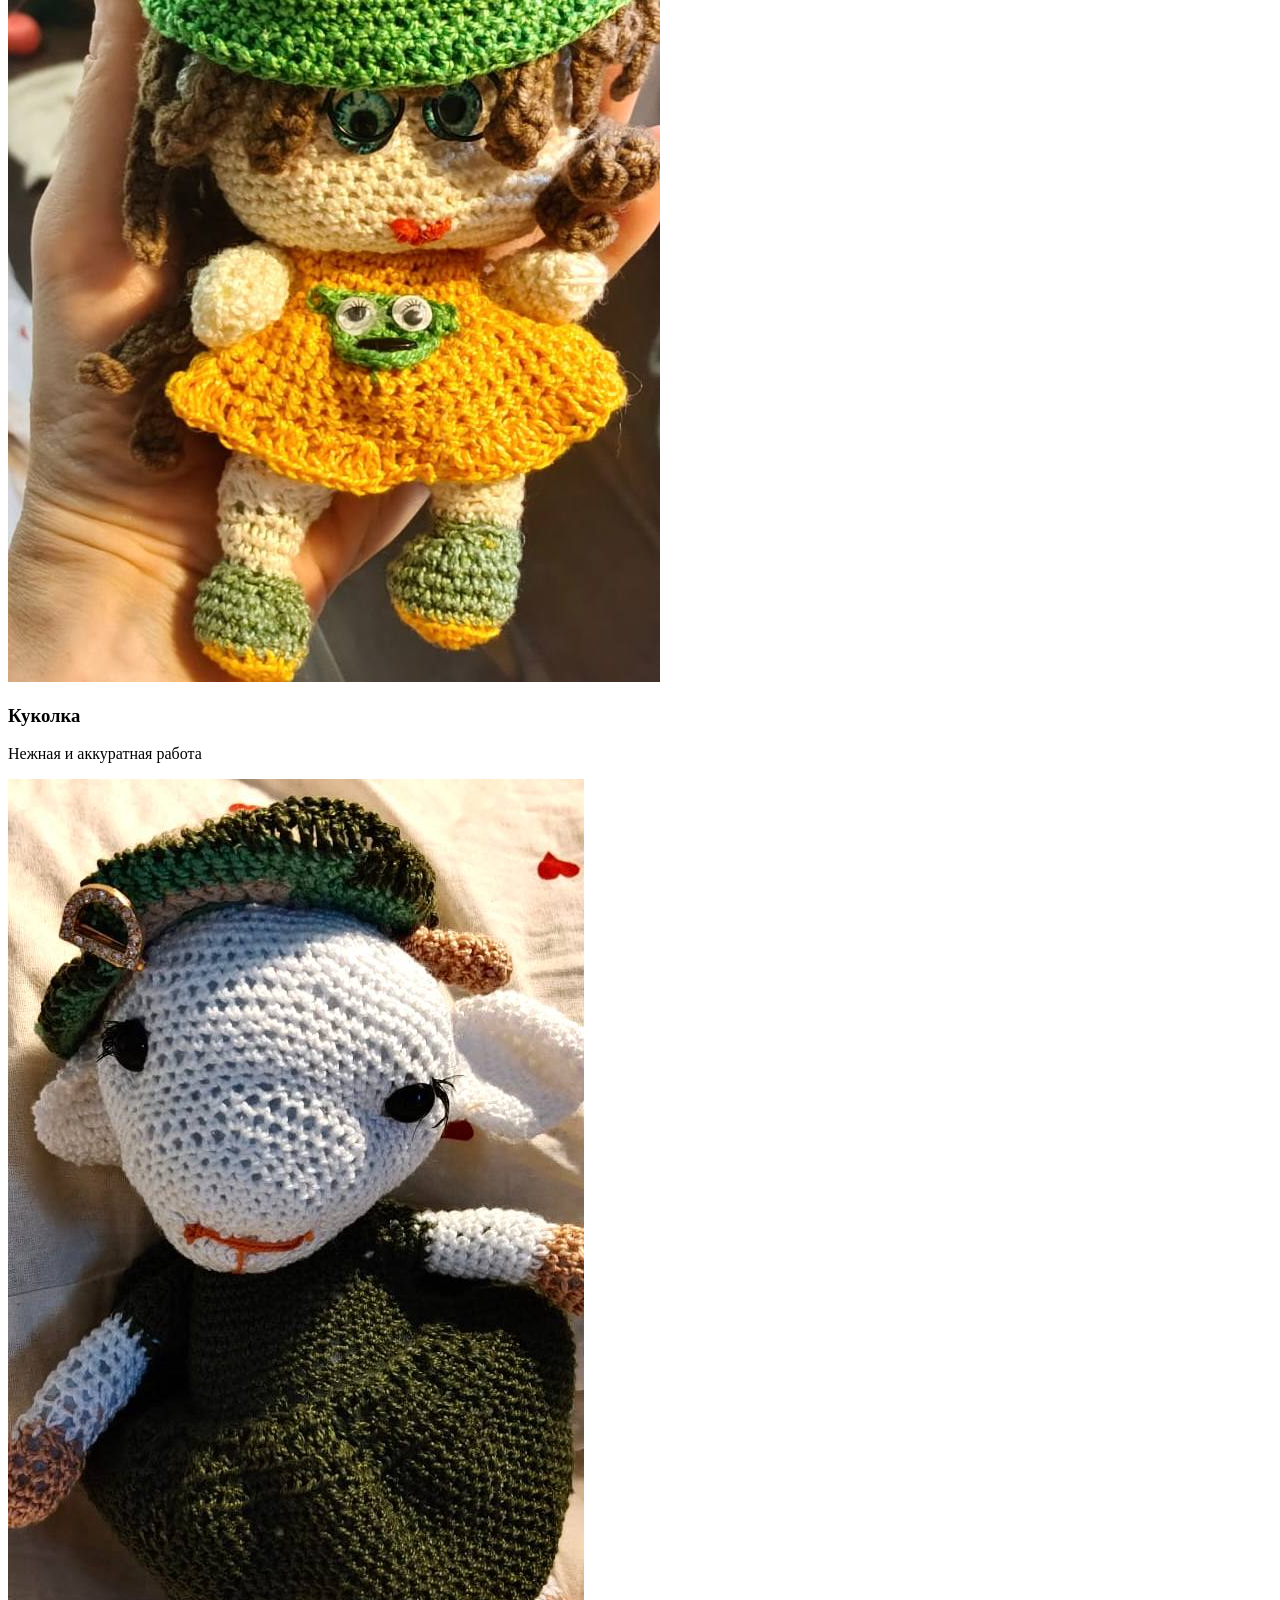
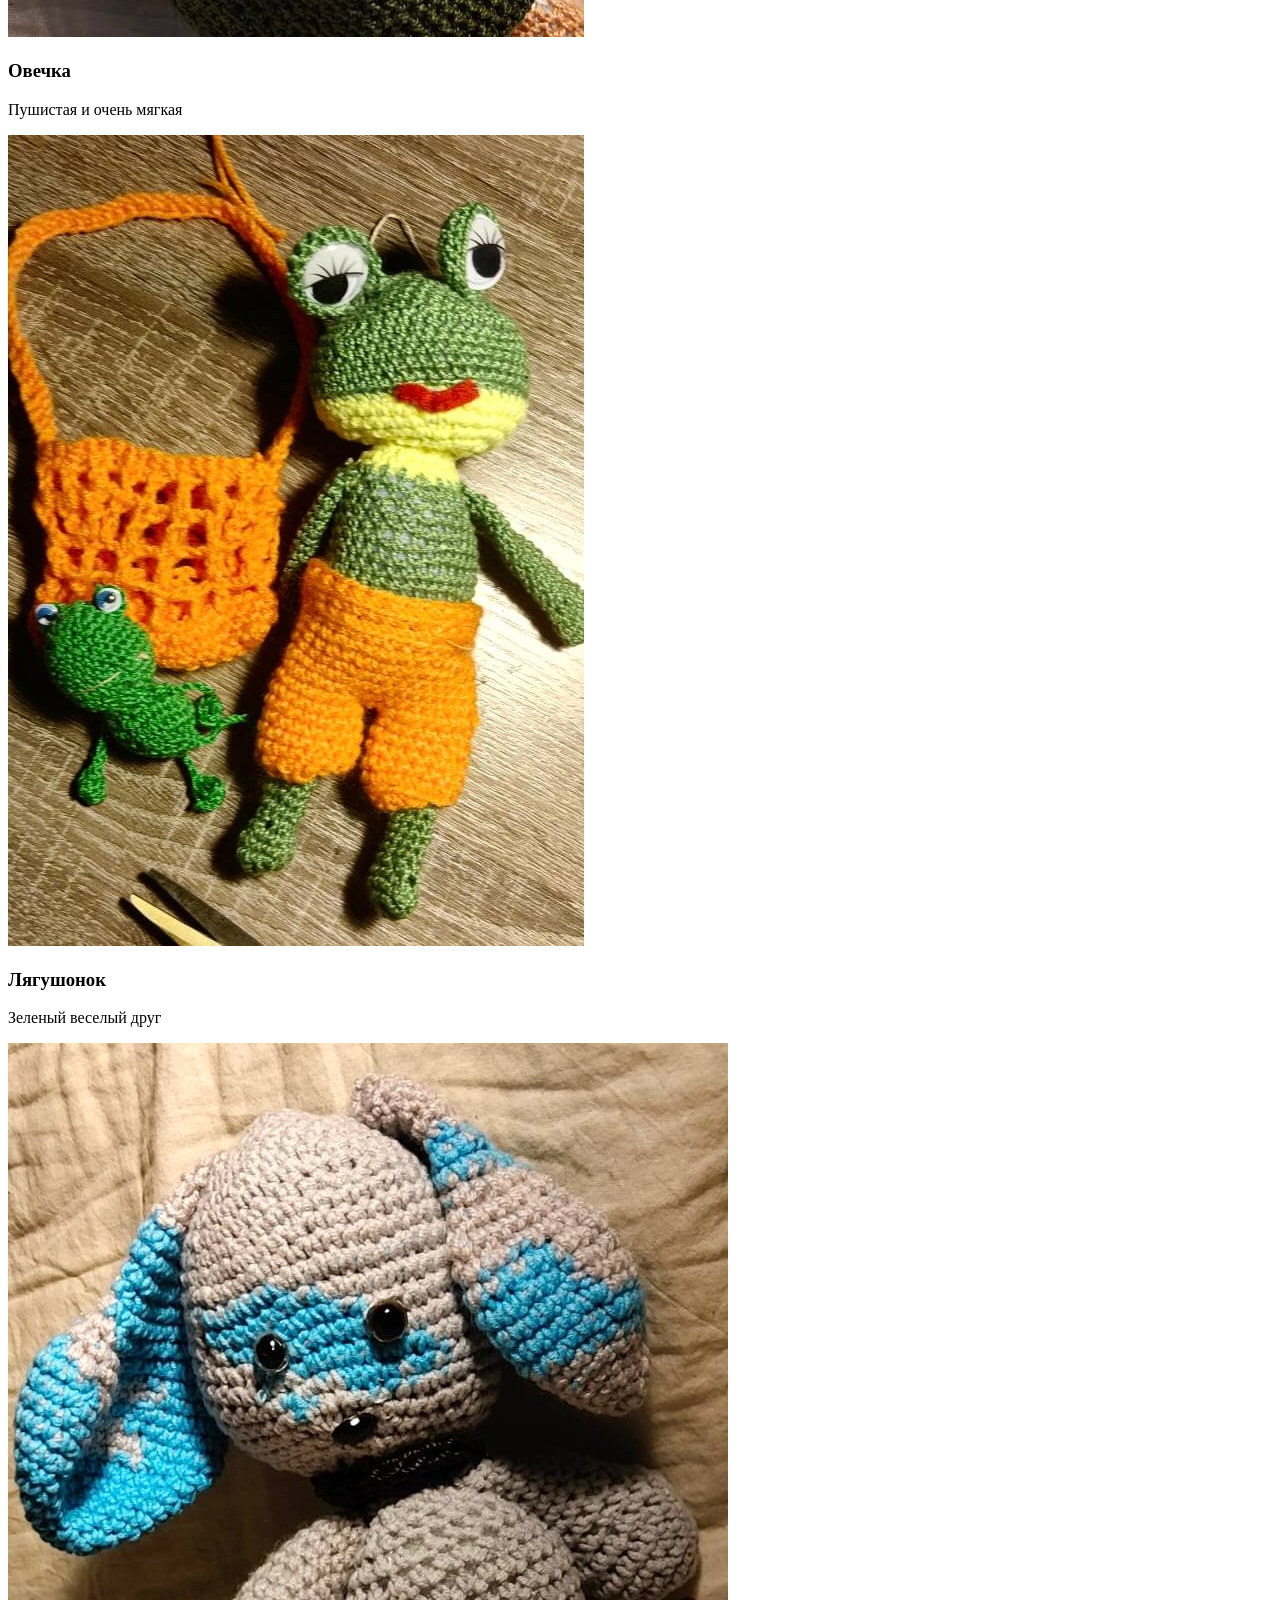
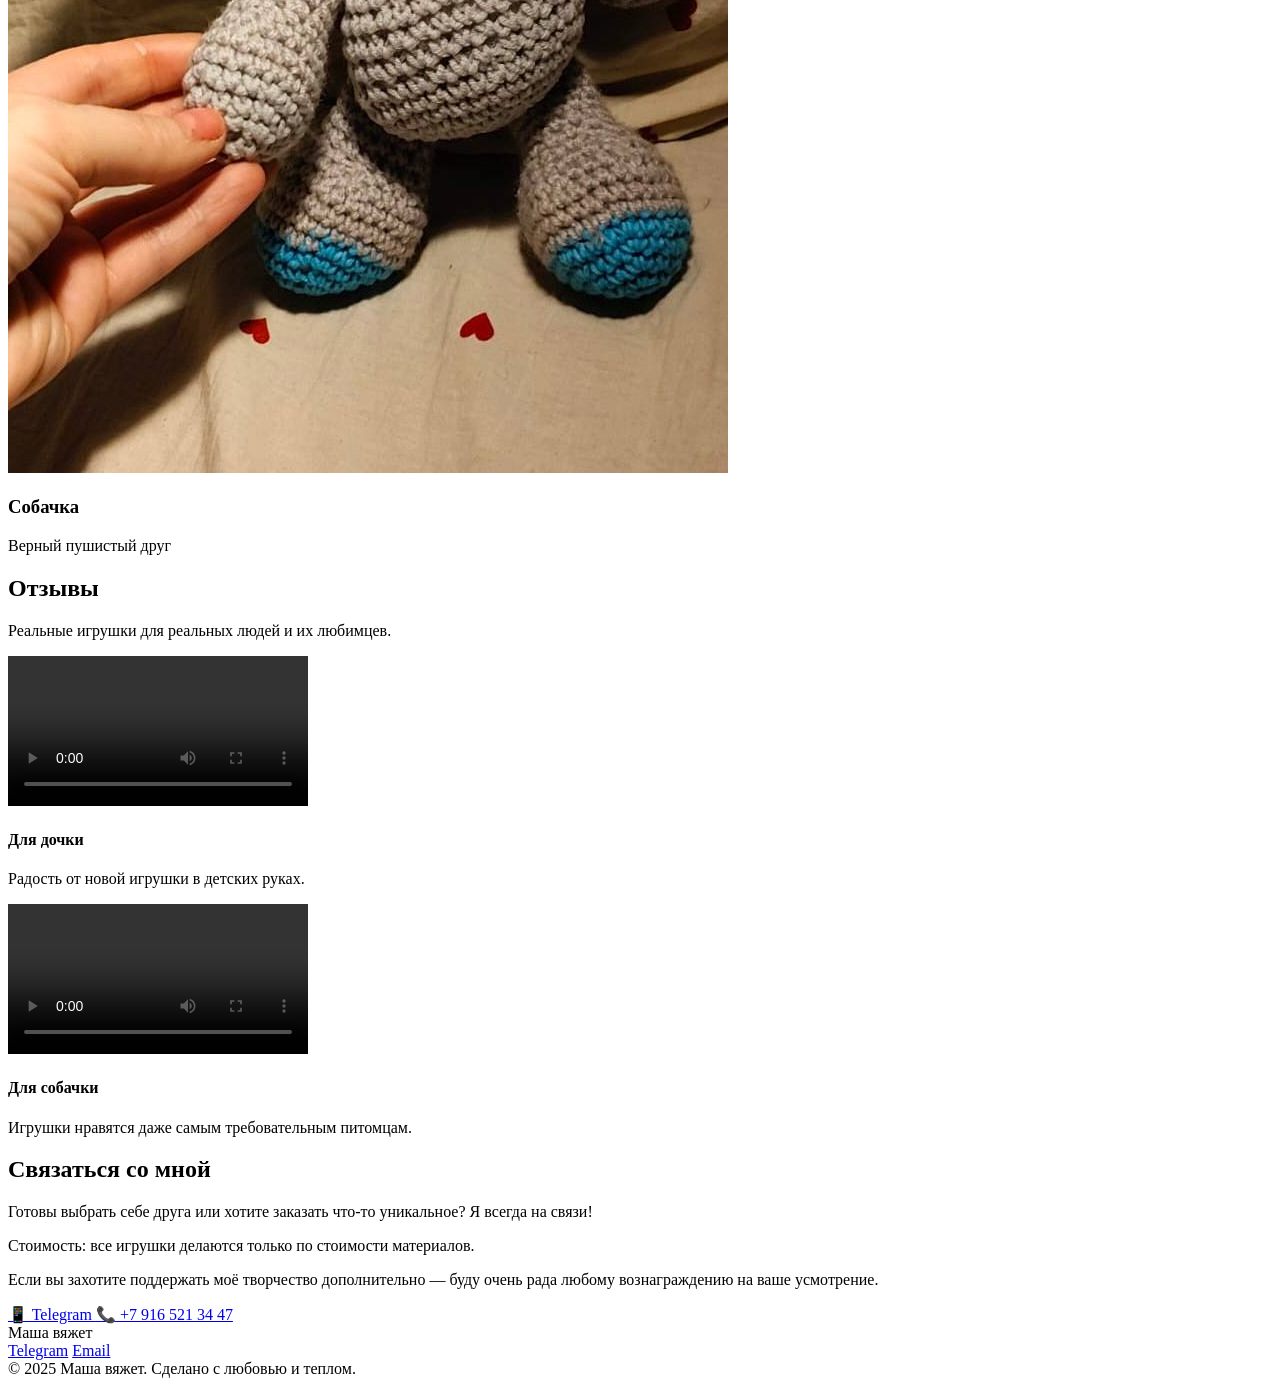
==== commit 9cdc4fae: "upd2_new_design" ====
--- a/index.html
+++ b/index.html
@@ -311,7 +311,7 @@
                                 <span class="text-primary font-bold">Стоимость:</span> все игрушки делаются только по стоимости материалов. 
                             </p>
                             <p class="text-on-surface-variant text-sm mt-2">
-                                Если есть желание отблагодарить — можно скинуть денюжку сверху как получится.
+                                Если вы захотите поддержать моё творчество дополнительно — буду очень рада любому вознаграждению на ваше усмотрение.
                             </p>
                         </div>
                     </div>
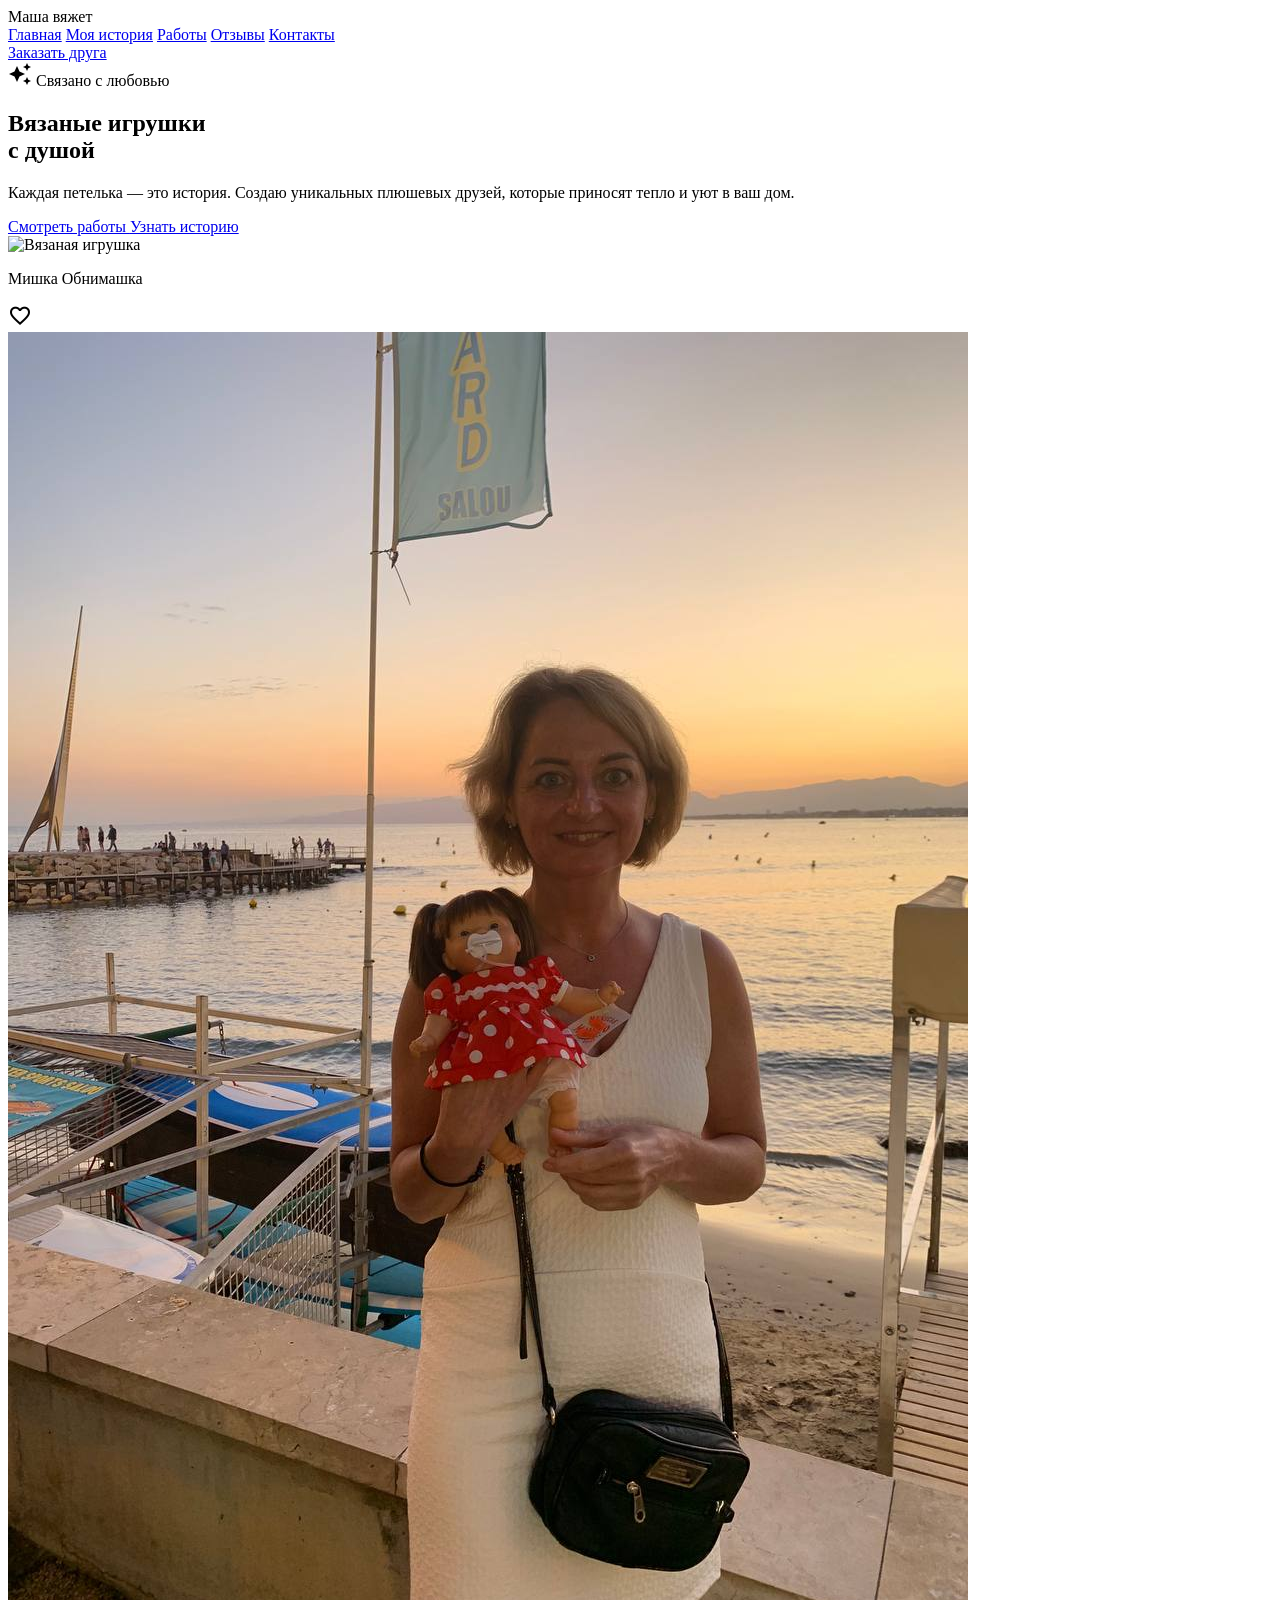
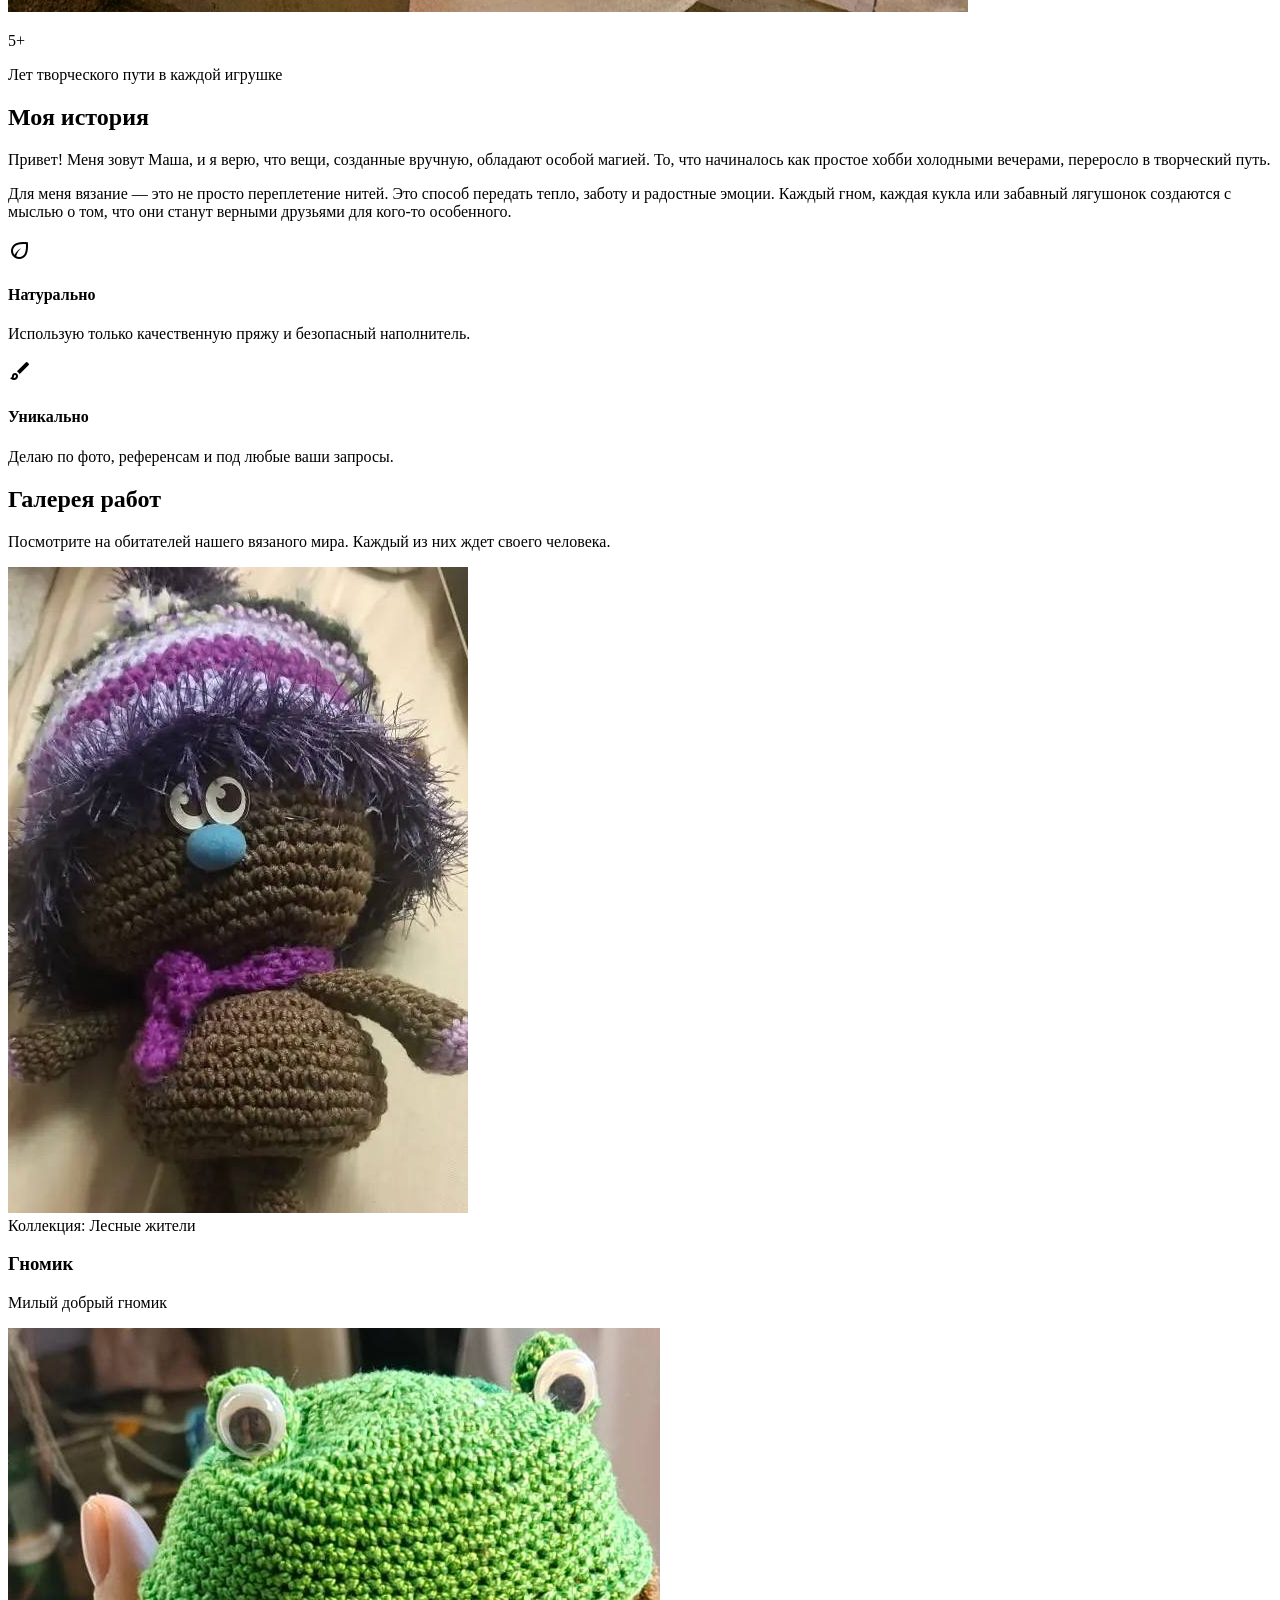
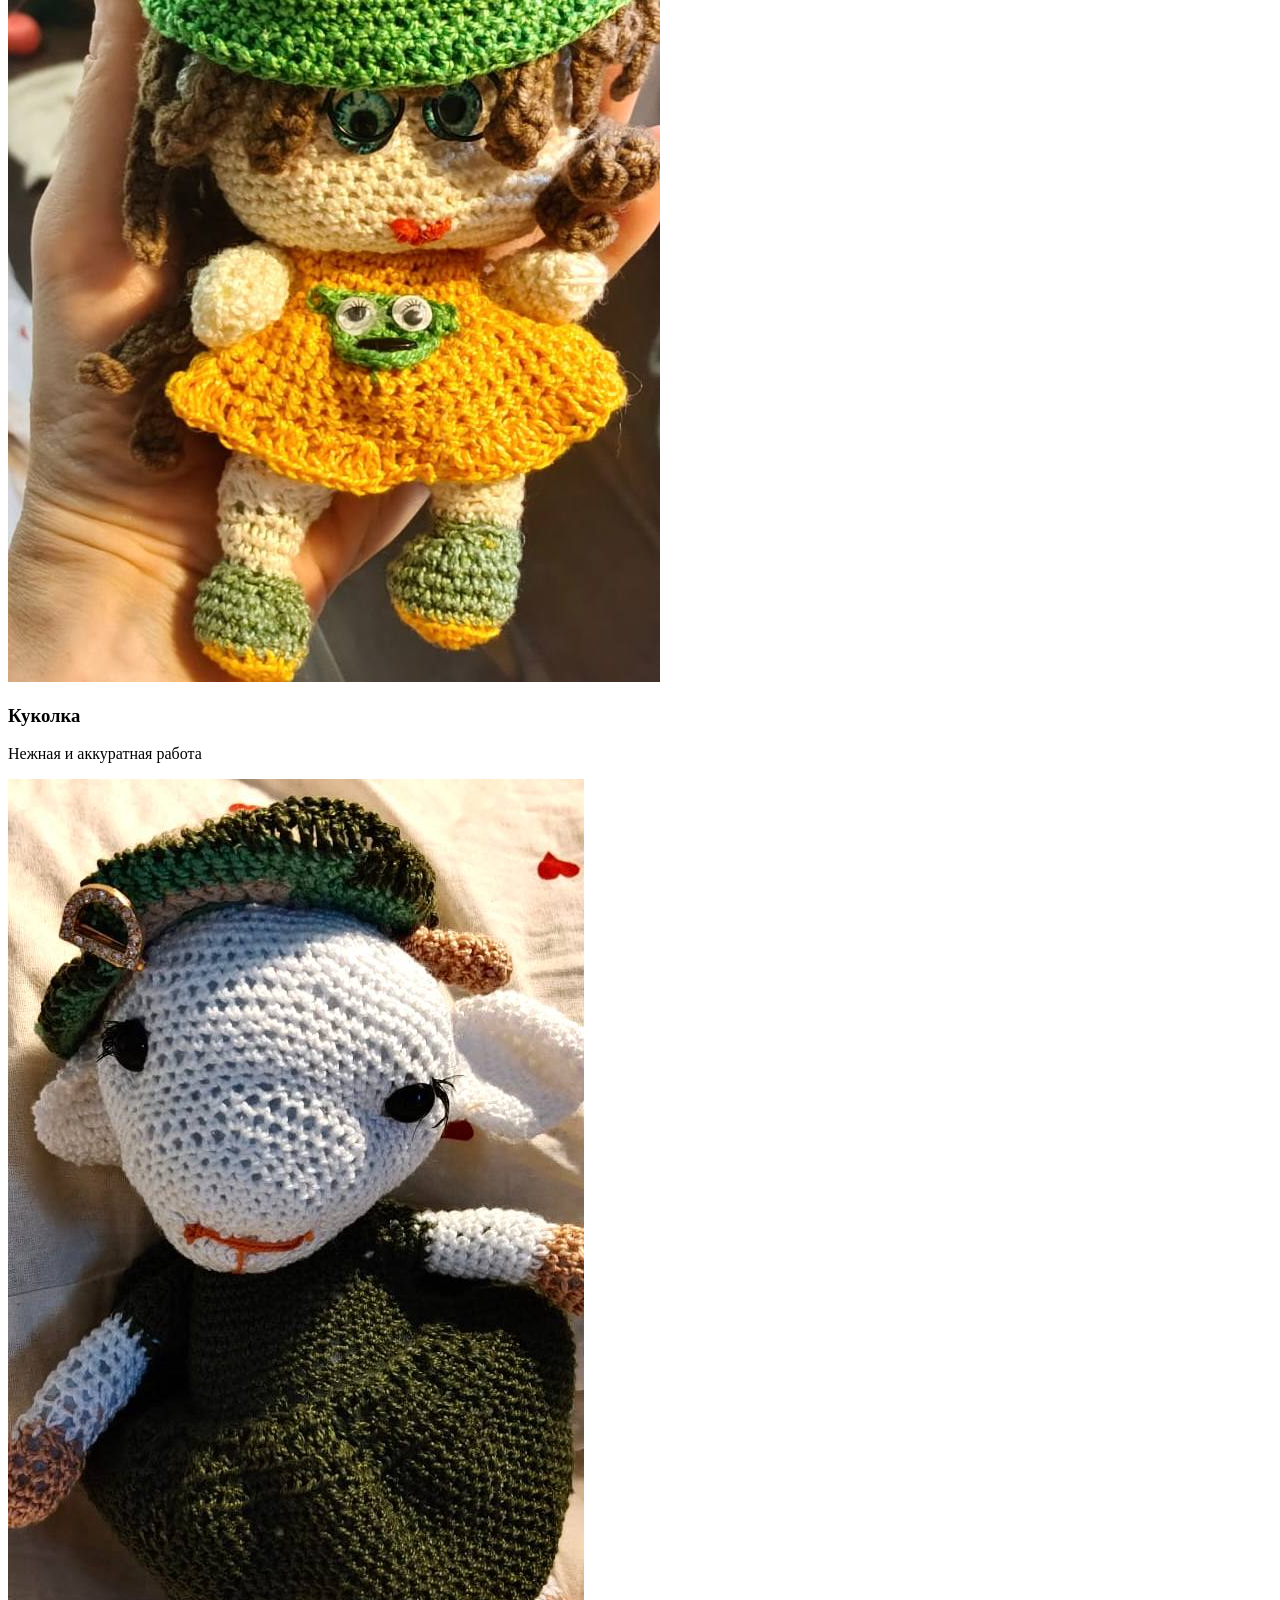
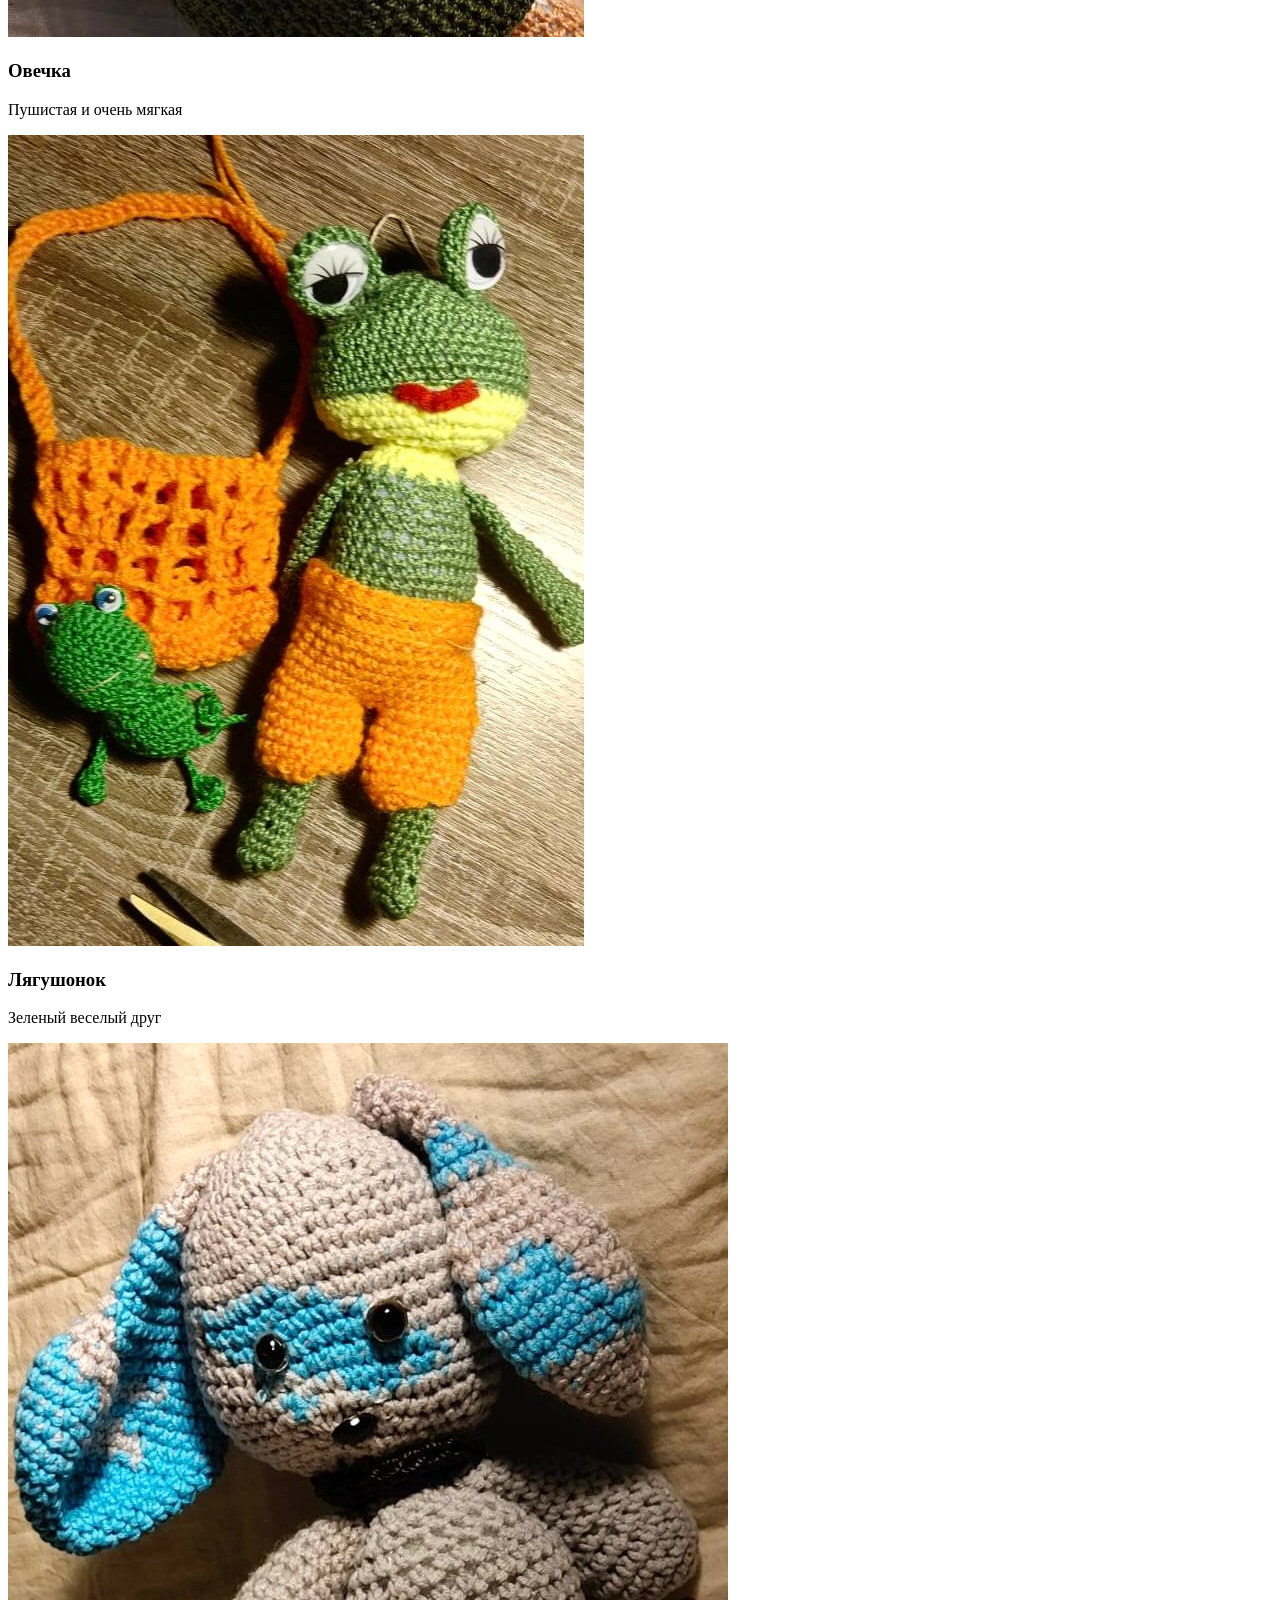
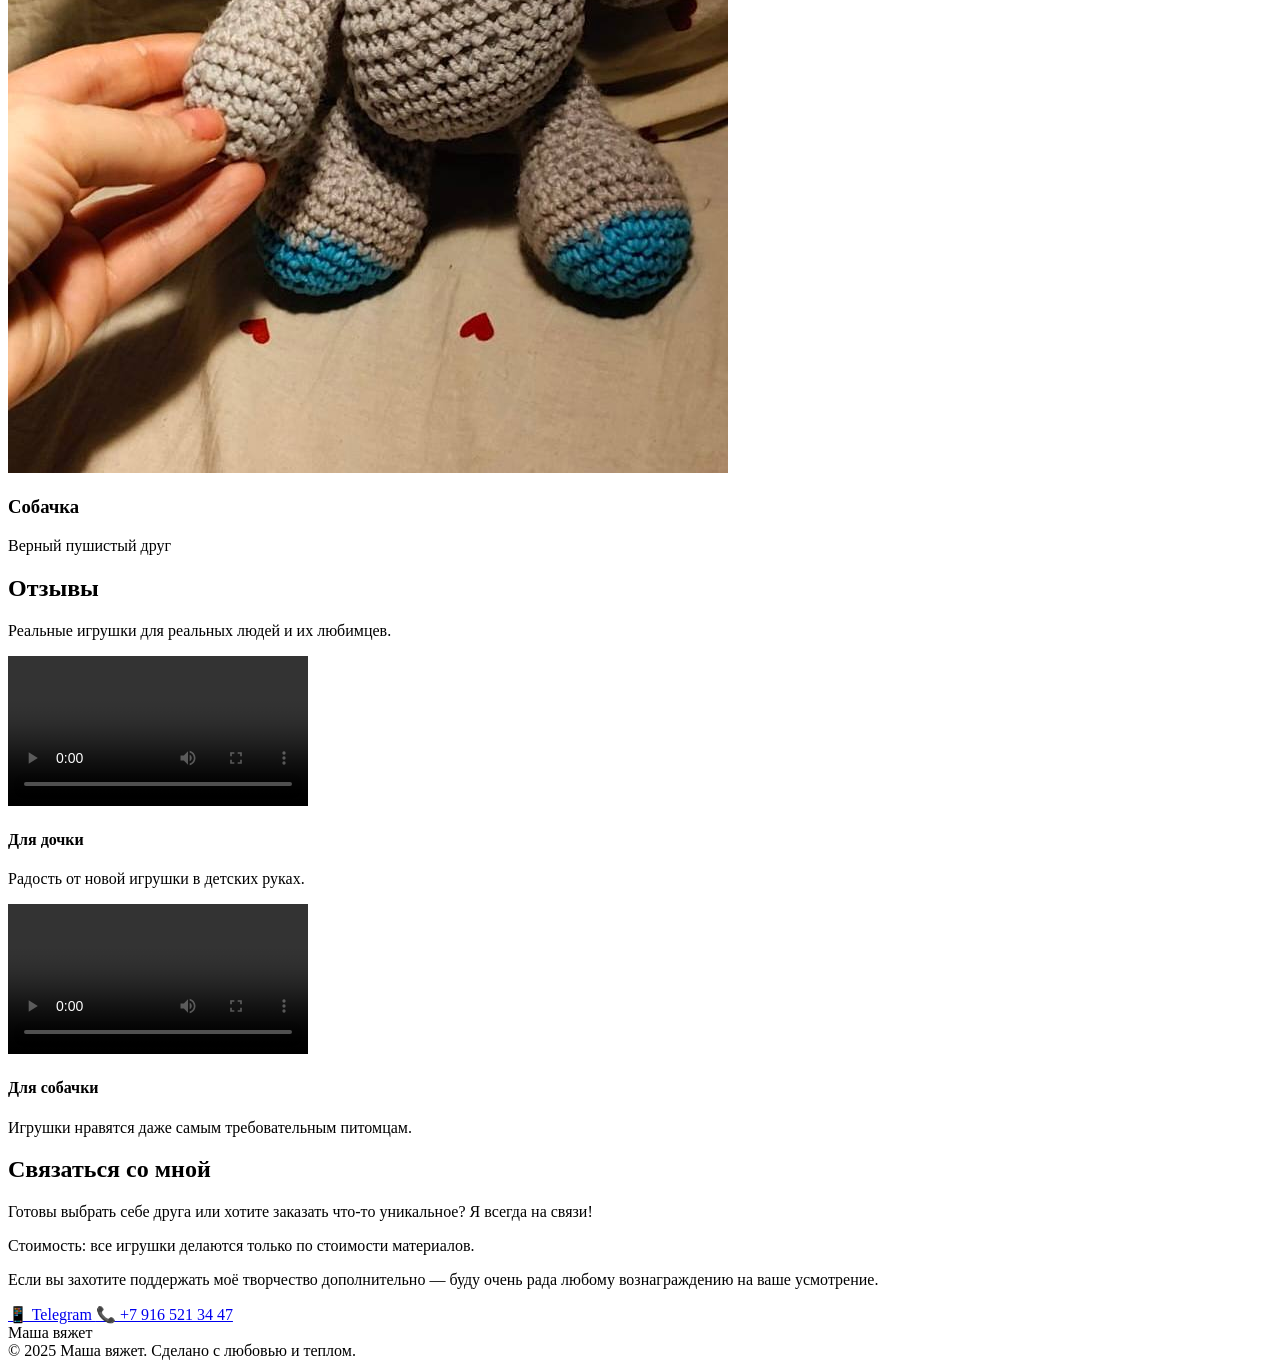
==== commit cb20b39b: "upd_-tg/email" ====
--- a/index.html
+++ b/index.html
@@ -317,7 +317,7 @@
                     </div>
                 </div>
                 <div class="flex flex-col md:flex-row justify-center gap-6">
-                    <a class="inline-flex items-center justify-center gap-3 bg-[#0088cc] text-white px-10 py-5 rounded-xl font-headline font-bold text-xl bouncy-hover shadow-lg shadow-[#0088cc]/20" href="https://t.me/mashavyazhet">
+                    <a class="inline-flex items-center justify-center gap-3 bg-[#0088cc] text-white px-10 py-5 rounded-xl font-headline font-bold text-xl bouncy-hover shadow-lg shadow-[#0088cc]/20" href="https://t.me/mari0_cocos">
                         📱 Telegram
                     </a>
                     <a class="inline-flex items-center justify-center gap-3 bg-secondary text-on-secondary px-10 py-5 rounded-xl font-headline font-bold text-xl bouncy-hover shadow-lg shadow-secondary/20" href="tel:+79165213447">
@@ -332,10 +332,6 @@
     <footer class="w-full rounded-t-[3rem] mt-20 bg-[#f5f4e8] text-[#366758] font-manrope text-sm leading-relaxed">
         <div class="flex flex-col md:flex-row justify-between items-center px-12 py-12 gap-8 max-w-7xl mx-auto">
             <div class="text-lg font-bold text-[#894c5c]">Маша вяжет</div>
-            <div class="flex gap-8">
-                <a class="text-[#1b1c15]/70 hover:text-[#894c5c] hover:translate-y-[-2px] transition-all" href="https://t.me/mashavyazhet">Telegram</a>
-                <a class="text-[#1b1c15]/70 hover:text-[#894c5c] hover:translate-y-[-2px] transition-all" href="mailto:contact@example.com">Email</a>
-            </div>
             <div class="text-[#1b1c15]/60">
                 © 2025 Маша вяжет. Сделано с любовью и теплом.
             </div>
